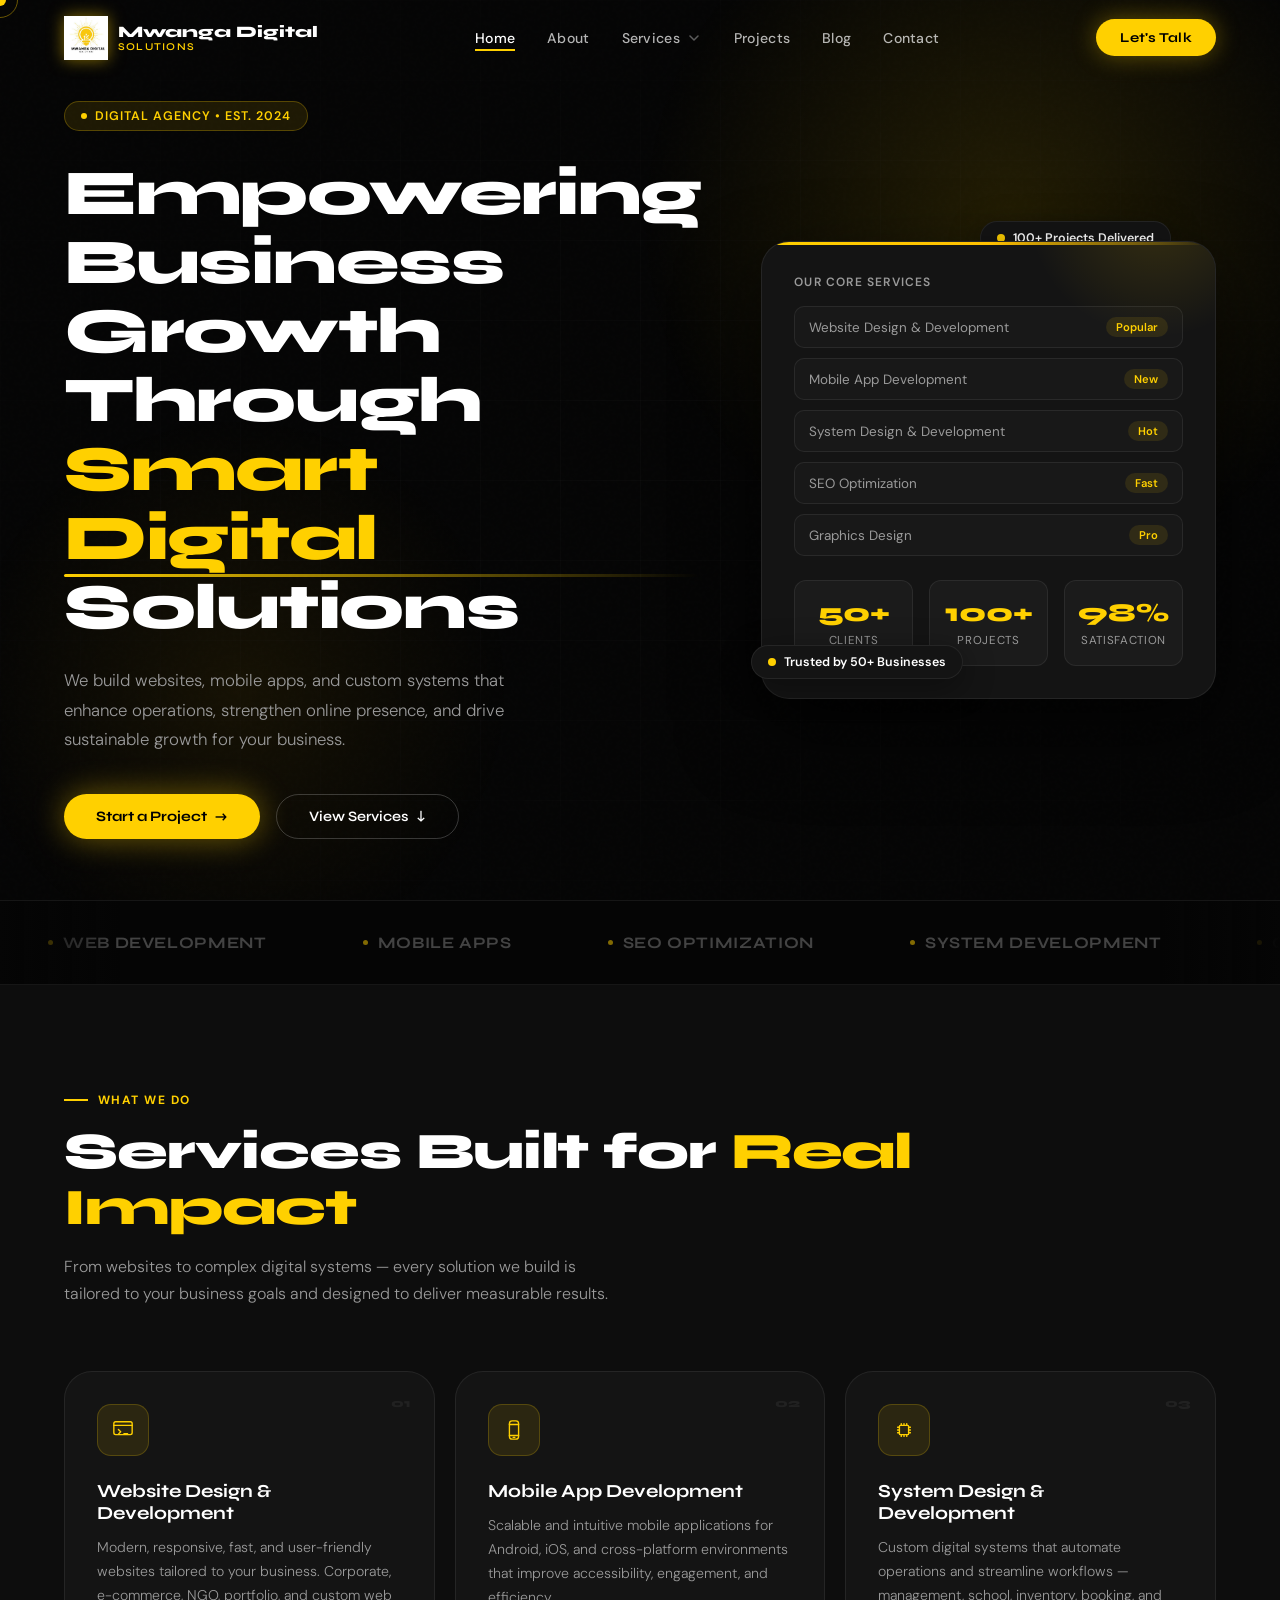
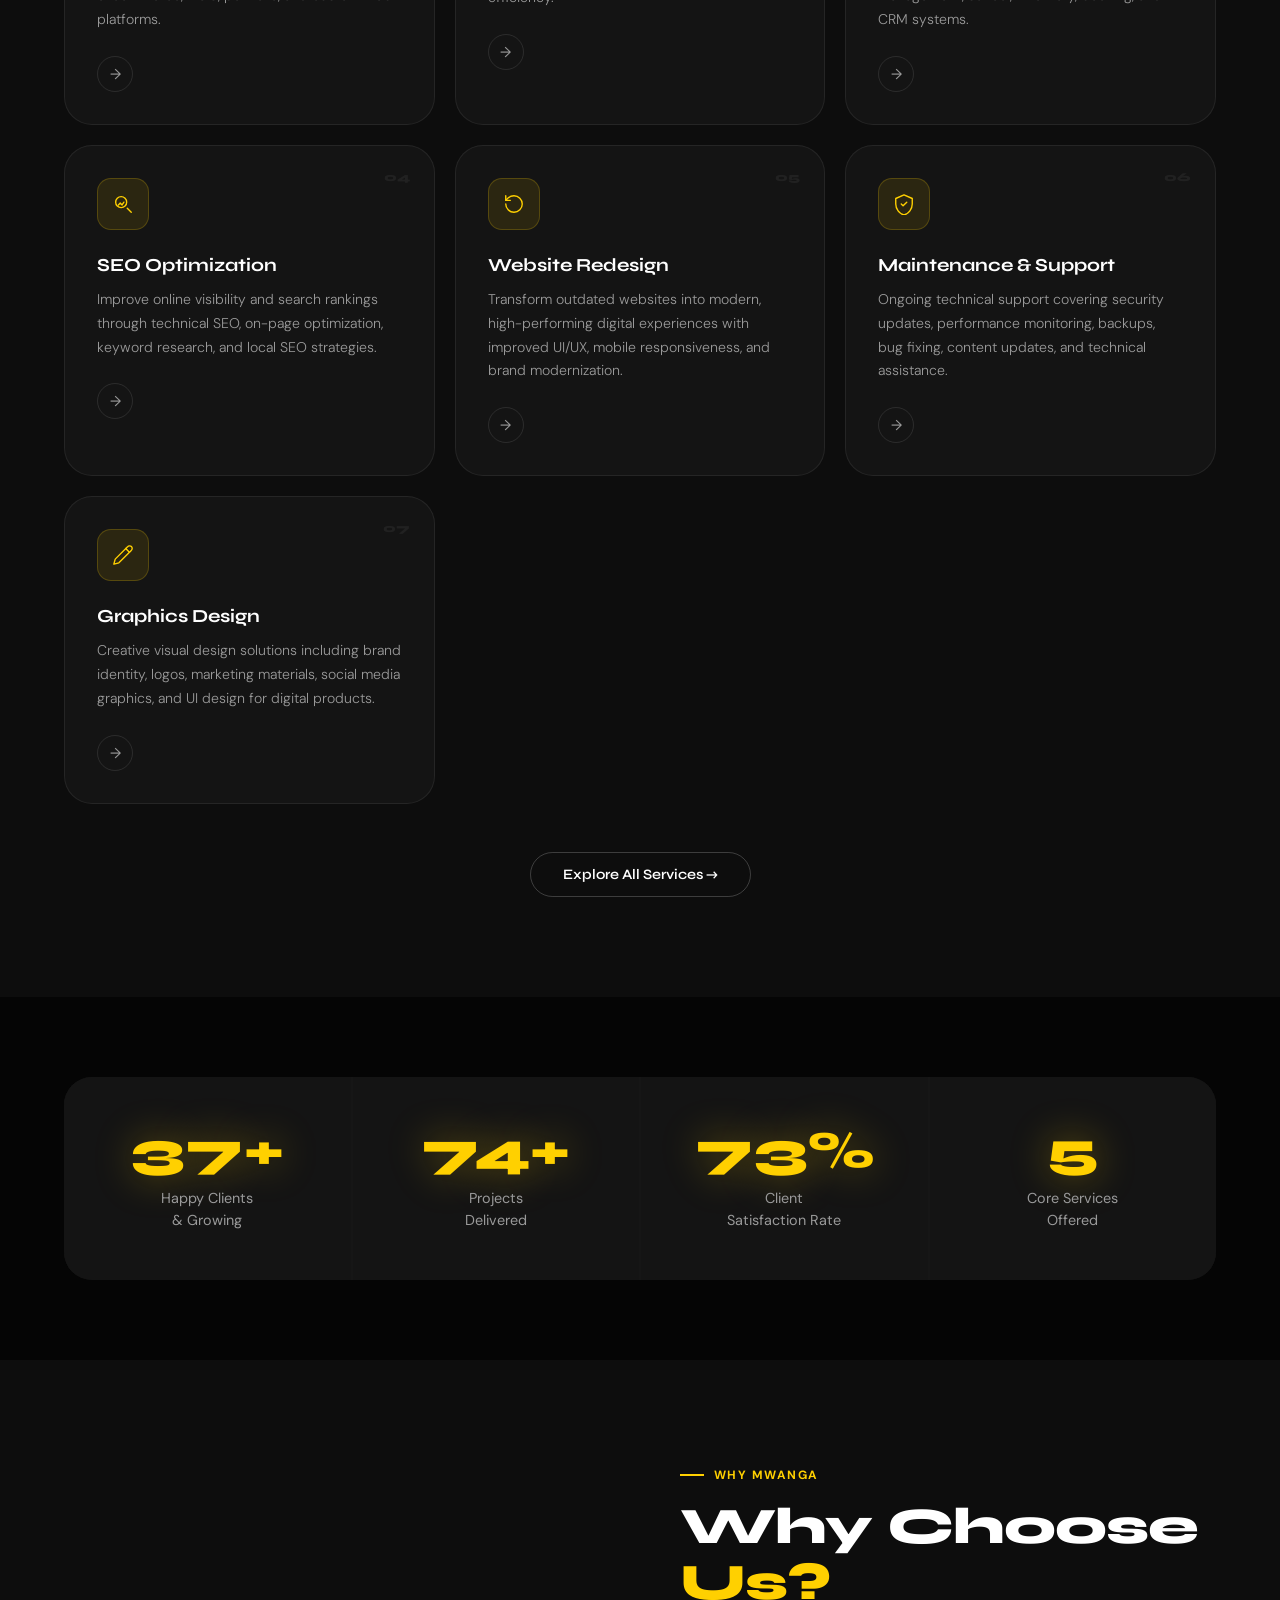
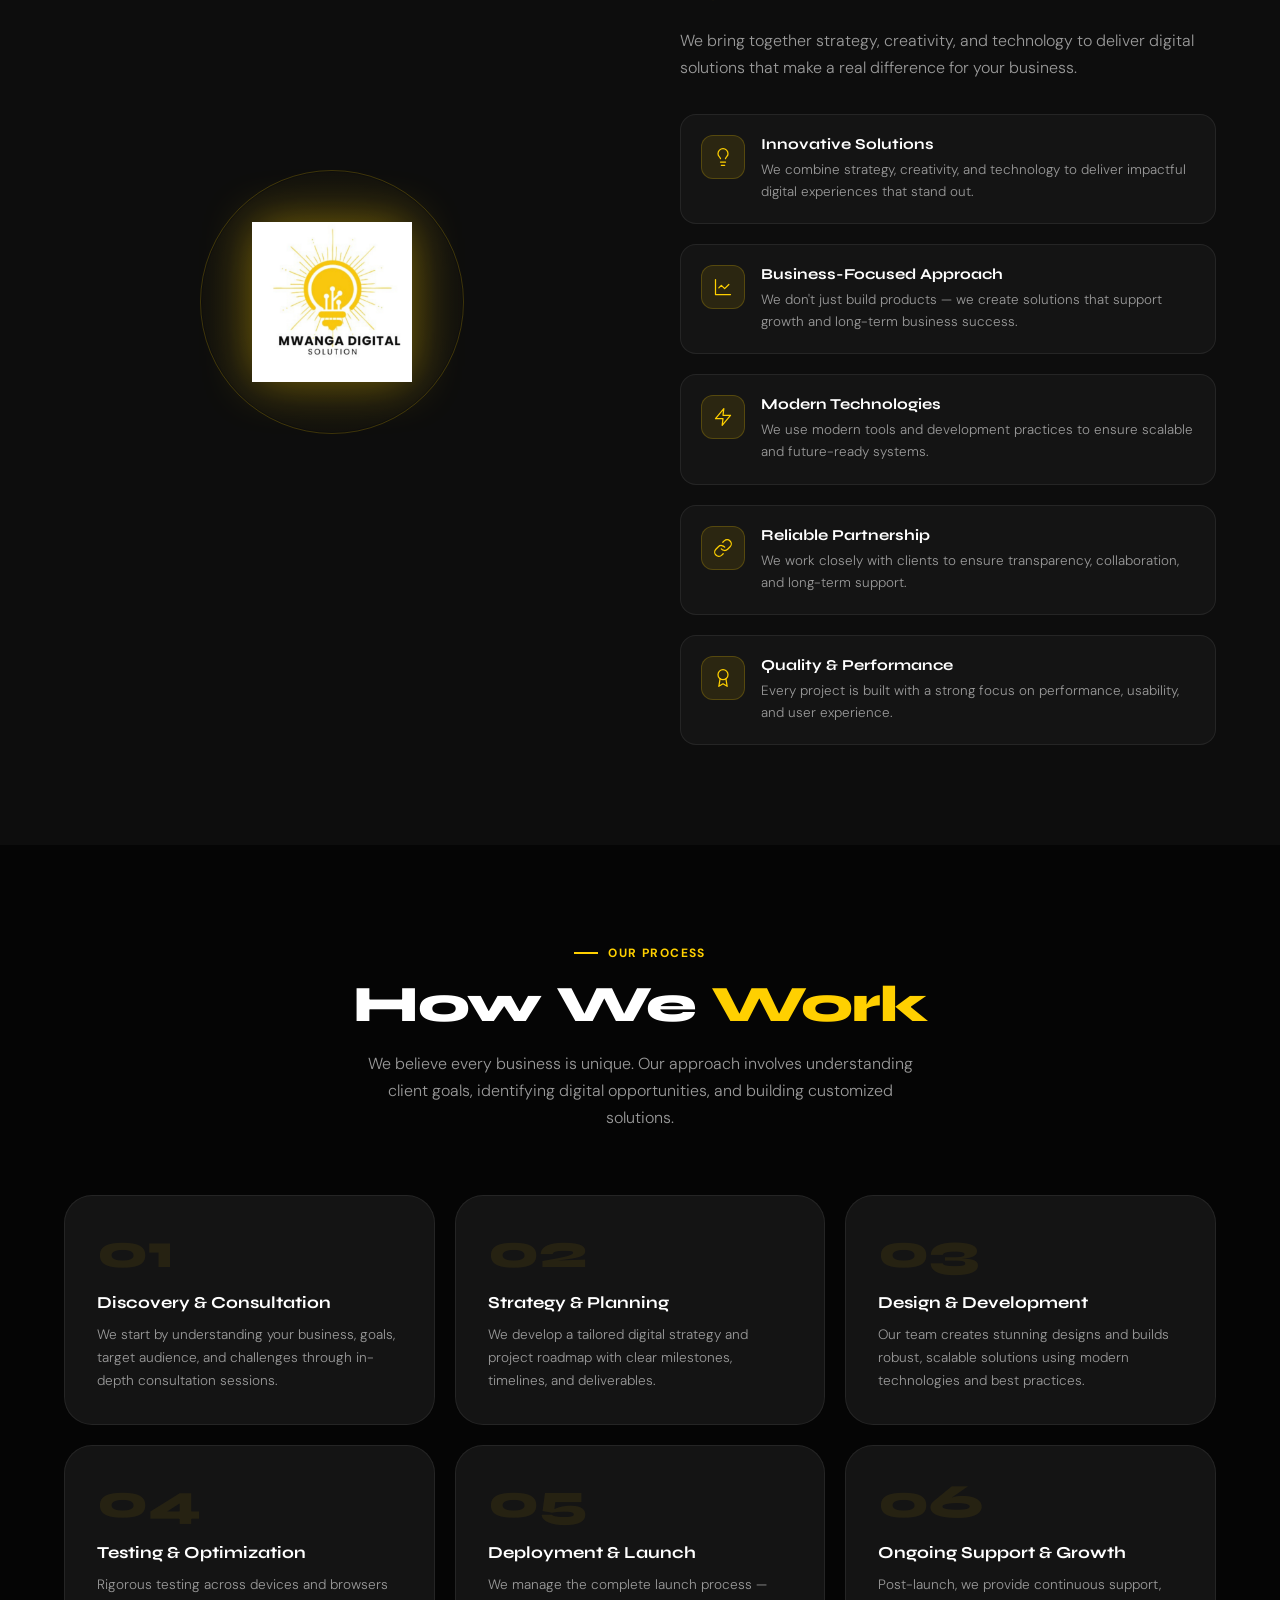
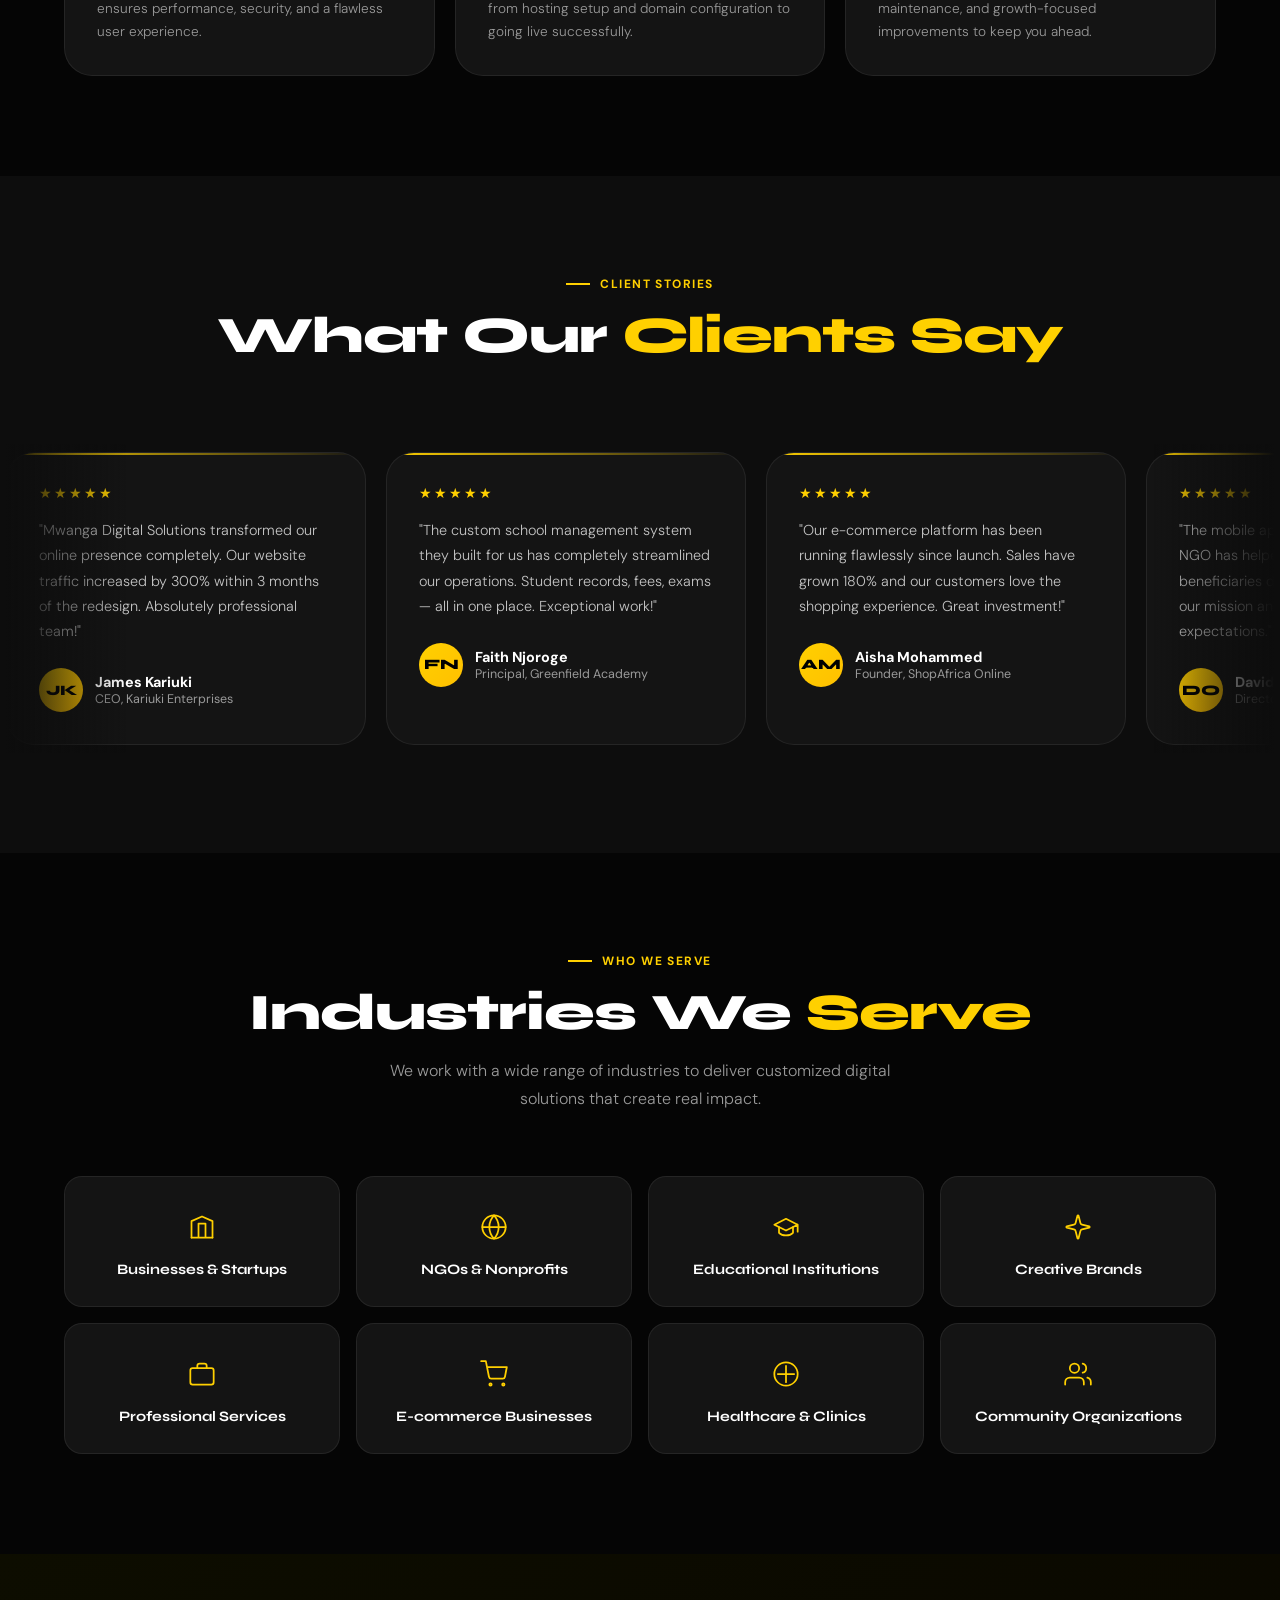
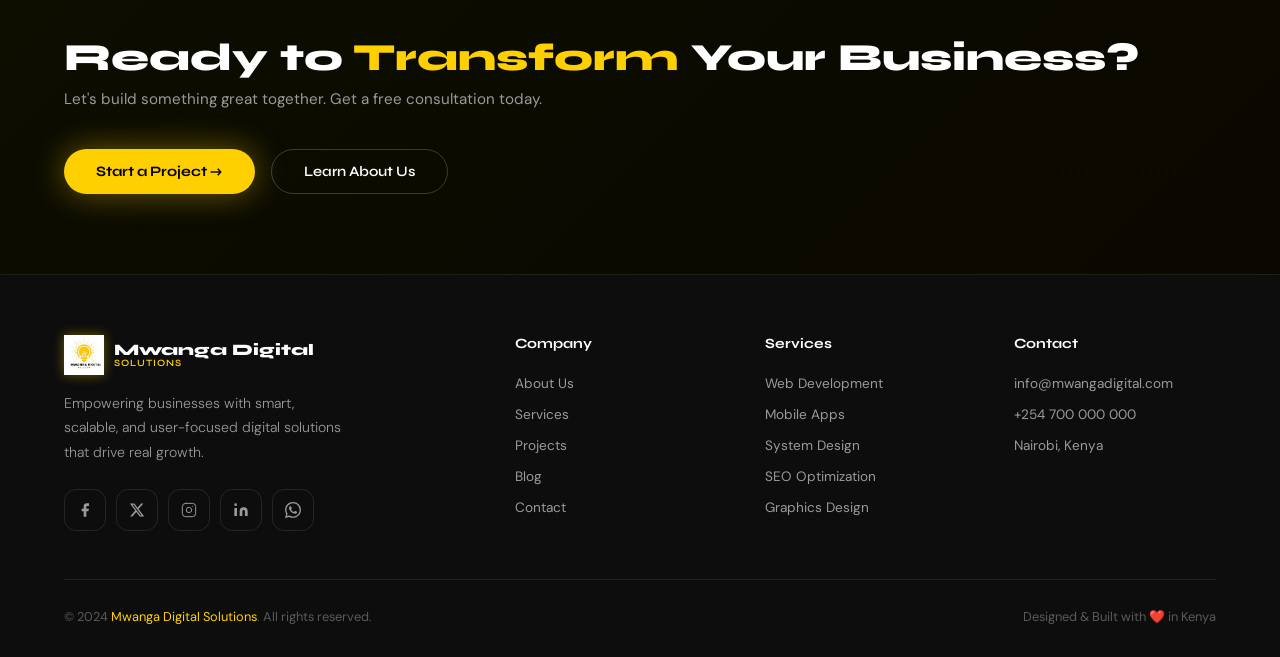
==== index.html @ 21fa36f5 "Initial commit: Mwanga Digital Solutions website Full agency landing site with 6 pages (home, servic" ====
<!DOCTYPE html>
<html lang="en">
<head>
<meta charset="UTF-8"/>
<meta name="viewport" content="width=device-width, initial-scale=1.0"/>
<title>Mwanga Digital Solutions | Digital Agency</title>
<meta name="description" content="Mwanga Digital Solutions — empowering businesses with smart, scalable, and user-focused digital solutions. Web design, mobile apps, systems, SEO and more."/>
<link rel="preconnect" href="https://fonts.googleapis.com"/>
<link rel="preconnect" href="https://fonts.gstatic.com" crossorigin/>
<link href="https://fonts.googleapis.com/css2?family=Syne:wght@400;600;700;800&family=DM+Sans:ital,wght@0,300;0,400;0,500;0,600;1,300&display=swap" rel="stylesheet"/>
<link rel="stylesheet" href="assets/css/global.css"/>
<style>
/* ===== HOME — HERO ===== */
#hero{min-height:100vh;display:flex;align-items:center;padding:100px 5% 60px;position:relative;overflow:hidden}
.hero-glow-1{position:absolute;top:-20%;right:-10%;width:70vw;height:70vw;max-width:800px;max-height:800px;background:radial-gradient(circle,rgba(255,208,0,0.12) 0%,transparent 65%);border-radius:50%;pointer-events:none;animation:floatGlow 8s ease-in-out infinite}
.hero-glow-2{position:absolute;bottom:-10%;left:-5%;width:50vw;height:50vw;max-width:600px;max-height:600px;background:radial-gradient(circle,rgba(255,192,0,0.07) 0%,transparent 65%);border-radius:50%;pointer-events:none;animation:floatGlow 10s ease-in-out infinite reverse}
.hero-grid-lines{position:absolute;inset:0;background-image:linear-gradient(rgba(255,255,255,0.02) 1px,transparent 1px),linear-gradient(90deg,rgba(255,255,255,0.02) 1px,transparent 1px);background-size:80px 80px;mask-image:radial-gradient(ellipse 80% 80% at 50% 50%,black 0%,transparent 100%);pointer-events:none}
.hero-inner{position:relative;z-index:2;max-width:1400px;margin:0 auto;width:100%;display:grid;grid-template-columns:1fr 1fr;gap:60px;align-items:center}
.hero-badge{display:inline-flex;align-items:center;gap:8px;background:rgba(255,208,0,0.1);border:1px solid rgba(255,208,0,0.25);padding:6px 16px;border-radius:100px;margin-bottom:28px;font-size:0.78rem;font-weight:600;color:var(--gold);letter-spacing:0.08em;text-transform:uppercase}
.hero-badge::before{content:'';width:6px;height:6px;background:var(--gold);border-radius:50%;animation:pulse 2s ease-in-out infinite}
.hero-h1{font-family:var(--font-display);font-size:clamp(2.8rem,5vw,4.5rem);font-weight:800;line-height:1.08;letter-spacing:-0.02em;margin-bottom:24px}
.hero-h1 .gold{color:var(--gold);position:relative;display:inline-block}
.hero-h1 .gold::after{content:'';position:absolute;bottom:-4px;left:0;right:0;height:3px;background:linear-gradient(90deg,var(--gold),transparent);border-radius:2px}
.hero-sub{font-size:1.05rem;color:var(--grey);line-height:1.75;max-width:500px;margin-bottom:40px;font-weight:300}
.hero-btns{display:flex;gap:16px;flex-wrap:wrap}

/* Hero visual card */
.hero-visual{position:relative;display:flex;justify-content:center;align-items:center}
.hero-card-main{width:100%;max-width:480px;background:var(--card);border:1px solid var(--border);border-radius:var(--radius2);padding:32px;position:relative;overflow:hidden;box-shadow:0 32px 80px rgba(0,0,0,0.6);animation:heroCardFloat 6s ease-in-out infinite}
.hero-card-main::before{content:'';position:absolute;top:0;left:0;right:0;height:3px;background:linear-gradient(90deg,var(--gold),var(--gold2),transparent)}
.hero-card-glow{position:absolute;top:-40%;right:-20%;width:300px;height:300px;background:radial-gradient(circle,rgba(255,208,0,0.15) 0%,transparent 60%);border-radius:50%;pointer-events:none}
.hero-card-label{font-size:0.75rem;color:var(--grey);text-transform:uppercase;letter-spacing:0.1em;margin-bottom:16px;font-weight:600}
.hero-services-list{display:flex;flex-direction:column;gap:10px}
.hero-service-item{display:flex;align-items:center;justify-content:space-between;padding:10px 14px;background:rgba(255,255,255,0.02);border-radius:10px;border:1px solid var(--border);font-size:0.84rem;transition:all 0.3s}
.hero-service-item:hover{background:rgba(255,208,0,0.05);border-color:rgba(255,208,0,0.2)}
.hero-service-item span:first-child{color:var(--grey)}
.hero-service-item .tag{background:rgba(255,208,0,0.1);color:var(--gold);font-size:0.7rem;padding:3px 10px;border-radius:100px;font-weight:600}
.hero-stats-row{display:grid;grid-template-columns:repeat(3,1fr);gap:16px;margin-top:24px}
.hero-stat{text-align:center;padding:16px 8px;background:rgba(255,255,255,0.03);border-radius:12px;border:1px solid var(--border)}
.hero-stat-num{font-family:var(--font-display);font-size:1.6rem;font-weight:800;color:var(--gold);display:block}
.hero-stat-lbl{font-size:0.72rem;color:var(--grey);margin-top:2px;text-transform:uppercase;letter-spacing:0.06em}
.hero-floating-pill{position:absolute;background:var(--card);border:1px solid var(--border);border-radius:100px;padding:8px 16px;font-size:0.78rem;font-weight:600;display:flex;align-items:center;gap:8px;backdrop-filter:blur(12px);box-shadow:0 8px 32px rgba(0,0,0,0.4);white-space:nowrap}
.pill-dot{width:8px;height:8px;border-radius:50%;background:var(--gold);flex-shrink:0;animation:pulse 2s ease-in-out infinite}
.pill-1{top:-20px;right:10%;animation:floatPill1 5s ease-in-out infinite}
.pill-2{bottom:20px;left:-10px;animation:floatPill2 7s ease-in-out infinite}

/* ===== BRANDS MARQUEE ===== */
#brands{padding:32px 0;border-top:1px solid var(--border);border-bottom:1px solid var(--border);overflow:hidden;position:relative;z-index:2}
#brands::before,#brands::after{content:'';position:absolute;top:0;bottom:0;width:120px;z-index:3;pointer-events:none}
#brands::before{left:0;background:linear-gradient(90deg,var(--bg),transparent)}
#brands::after{right:0;background:linear-gradient(270deg,var(--bg),transparent)}
.marquee-track{display:flex;gap:0;animation:marquee 28s linear infinite;width:max-content}
.marquee-track:hover{animation-play-state:paused}
.marquee-item{display:flex;align-items:center;gap:10px;padding:0 48px;font-family:var(--font-display);font-weight:700;font-size:1rem;color:rgba(255,255,255,0.25);letter-spacing:0.04em;text-transform:uppercase;transition:color 0.3s;cursor:default;white-space:nowrap}
.marquee-item:hover{color:rgba(255,255,255,0.6)}
.marquee-dot{width:5px;height:5px;border-radius:50%;background:var(--gold);opacity:0.5;flex-shrink:0}

/* ===== SERVICES ===== */
#services{background:var(--bg2)}
.services-grid{display:grid;grid-template-columns:repeat(auto-fit,minmax(280px,1fr));gap:20px}
.service-card{background:var(--card);border:1px solid var(--border);border-radius:var(--radius2);padding:32px;position:relative;overflow:hidden;cursor:pointer;transition:transform 0.4s,border-color 0.4s,box-shadow 0.4s}
.service-card::before{content:'';position:absolute;inset:0;background:radial-gradient(circle at 50% 0%,rgba(255,208,0,0.08) 0%,transparent 60%);opacity:0;transition:opacity 0.4s}
.service-card:hover{transform:translateY(-6px);border-color:rgba(255,208,0,0.25);box-shadow:0 24px 60px rgba(0,0,0,0.5),0 0 40px rgba(255,208,0,0.06)}
.service-card:hover::before{opacity:1}
.service-icon{width:52px;height:52px;border-radius:14px;background:rgba(255,208,0,0.1);border:1px solid rgba(255,208,0,0.2);display:flex;align-items:center;justify-content:center;margin-bottom:24px;transition:transform 0.3s,background 0.3s}
.service-icon svg{width:22px;height:22px;color:var(--gold)}
.service-card:hover .service-icon{transform:scale(1.1);background:rgba(255,208,0,0.18)}
.service-card h3{font-family:var(--font-display);font-size:1.15rem;font-weight:700;margin-bottom:12px}
.service-card p{color:var(--grey);font-size:0.88rem;line-height:1.7;font-weight:300}
.service-arrow{width:36px;height:36px;border-radius:50%;border:1px solid rgba(255,255,255,0.1);display:flex;align-items:center;justify-content:center;margin-top:24px;color:var(--grey);font-size:0.9rem;transition:all 0.3s}
.service-card:hover .service-arrow{background:var(--gold);border-color:var(--gold);color:#000;transform:rotate(45deg)}
.service-num{position:absolute;top:24px;right:24px;font-family:var(--font-display);font-size:0.75rem;font-weight:800;color:rgba(255,255,255,0.06)}

/* ===== STATS ===== */
#stats{padding:80px 5%}
.stats-grid{display:grid;grid-template-columns:repeat(4,1fr);gap:2px;background:var(--border);border-radius:var(--radius2);overflow:hidden}
.stat-card{background:var(--card);padding:48px 32px;text-align:center;position:relative;overflow:hidden;transition:background 0.3s}
.stat-card:hover{background:var(--bg3)}
.stat-card::before{content:'';position:absolute;bottom:0;left:50%;transform:translateX(-50%);width:80%;height:2px;background:linear-gradient(90deg,transparent,var(--gold),transparent);opacity:0;transition:opacity 0.4s}
.stat-card:hover::before{opacity:1}
.stat-num{font-family:var(--font-display);font-size:clamp(2.5rem,4vw,3.5rem);font-weight:800;color:var(--gold);display:block;line-height:1;margin-bottom:12px;text-shadow:0 0 40px rgba(255,208,0,0.4)}
.stat-label{font-size:0.9rem;color:var(--grey);font-weight:400;line-height:1.5}

/* ===== WHY CHOOSE US ===== */
#why{background:var(--bg2)}
.why-inner{display:grid;grid-template-columns:1fr 1fr;gap:80px;align-items:center}
.why-visual{position:relative;display:flex;justify-content:center;align-items:center}
.why-logo-wrap{width:260px;height:260px;border-radius:50%;background:radial-gradient(circle,rgba(255,208,0,0.12) 0%,rgba(255,208,0,0.03) 60%,transparent 100%);display:flex;align-items:center;justify-content:center;position:relative}
.why-logo-wrap::before{content:'';position:absolute;inset:-2px;border-radius:50%;border:1px solid rgba(255,208,0,0.2);animation:spin 12s linear infinite}
.why-logo-wrap img{width:160px;height:160px;object-fit:contain;filter:drop-shadow(0 0 24px rgba(255,208,0,0.4));animation:floatGlow 6s ease-in-out infinite}
.why-grid{display:flex;flex-direction:column;gap:20px;margin-top:32px}
.why-item{display:flex;gap:16px;align-items:flex-start;padding:20px;background:var(--card);border:1px solid var(--border);border-radius:16px;transition:border-color 0.3s,transform 0.3s}
.why-item:hover{border-color:rgba(255,208,0,0.2);transform:translateX(6px)}
.why-icon{width:44px;height:44px;border-radius:12px;background:rgba(255,208,0,0.1);border:1px solid rgba(255,208,0,0.2);display:flex;align-items:center;justify-content:center;flex-shrink:0}
.why-icon svg{width:20px;height:20px;color:var(--gold)}
.why-text h4{font-family:var(--font-display);font-weight:700;font-size:0.95rem;margin-bottom:6px}
.why-text p{color:var(--grey);font-size:0.84rem;line-height:1.65;font-weight:300}

/* ===== SERVICES PREVIEW (homepage teaser) ===== */
#our-approach{padding:100px 5%}
.approach-grid{display:grid;grid-template-columns:repeat(3,1fr);gap:20px;margin-top:48px}
.approach-step{background:var(--card);border:1px solid var(--border);border-radius:var(--radius2);padding:32px;position:relative;overflow:hidden;transition:transform 0.3s,border-color 0.3s}
.approach-step:hover{transform:translateY(-4px);border-color:rgba(255,208,0,0.2)}
.step-num{font-family:var(--font-display);font-size:3rem;font-weight:800;color:rgba(255,208,0,0.08);line-height:1;margin-bottom:16px}
.approach-step h3{font-family:var(--font-display);font-weight:700;font-size:1.05rem;margin-bottom:10px}
.approach-step p{color:var(--grey);font-size:0.85rem;line-height:1.7;font-weight:300}

/* ===== TESTIMONIALS ===== */
#testimonials{background:var(--bg2);overflow:hidden}
.testimonials-track-wrap{overflow:hidden;position:relative;margin:0 -5%}
.testimonials-track-wrap::before,.testimonials-track-wrap::after{content:'';position:absolute;top:0;bottom:0;width:120px;z-index:2;pointer-events:none}
.testimonials-track-wrap::before{left:0;background:linear-gradient(90deg,var(--bg2),transparent)}
.testimonials-track-wrap::after{right:0;background:linear-gradient(270deg,var(--bg2),transparent)}
.testimonials-track{display:flex;gap:20px;animation:marquee 35s linear infinite;width:max-content;padding:8px 0}
.testimonials-track:hover{animation-play-state:paused}
.testimonial-card{background:var(--card);border:1px solid var(--border);border-radius:var(--radius2);padding:32px;width:360px;flex-shrink:0;position:relative;overflow:hidden}
.testimonial-card::before{content:'';position:absolute;top:0;left:0;right:0;height:2px;background:linear-gradient(90deg,var(--gold),transparent)}
.t-stars{color:var(--gold);font-size:0.85rem;margin-bottom:16px;letter-spacing:2px}
.t-text{color:rgba(255,255,255,0.75);font-size:0.9rem;line-height:1.75;margin-bottom:24px;font-weight:300}
.t-author{display:flex;align-items:center;gap:12px}
.t-avatar{width:44px;height:44px;border-radius:50%;background:linear-gradient(135deg,var(--gold),var(--gold2));display:flex;align-items:center;justify-content:center;font-family:var(--font-display);font-weight:800;font-size:0.9rem;color:#000;flex-shrink:0}
.t-name{font-weight:700;font-size:0.9rem}
.t-role{font-size:0.78rem;color:var(--grey)}

/* ===== INDUSTRIES ===== */
#industries{padding:100px 5%}
.industries-grid{display:grid;grid-template-columns:repeat(4,1fr);gap:16px}
.industry-card{background:var(--card);border:1px solid var(--border);border-radius:var(--radius);padding:28px 20px;text-align:center;transition:all 0.3s;cursor:default}
.industry-card:hover{border-color:rgba(255,208,0,0.25);transform:translateY(-4px);background:rgba(255,208,0,0.03)}
.industry-icon{width:44px;height:44px;margin:0 auto 12px;display:flex;align-items:center;justify-content:center}
.industry-icon svg{width:28px;height:28px;color:var(--gold)}
.industry-card h4{font-family:var(--font-display);font-weight:700;font-size:0.9rem}

/* ===== CTA STRIP ===== */
#cta-strip{padding:80px 5%;background:linear-gradient(135deg,#0d0d00,#0a0800)}
.cta-strip-inner{max-width:1400px;margin:0 auto;display:flex;align-items:center;justify-content:space-between;gap:40px;flex-wrap:wrap}
.cta-strip-text h2{font-family:var(--font-display);font-size:clamp(1.8rem,3vw,2.8rem);font-weight:800;margin-bottom:8px}
.cta-strip-text h2 span{color:var(--gold)}
.cta-strip-text p{color:var(--grey);font-size:0.95rem}
.cta-strip-btns{display:flex;gap:16px;flex-wrap:wrap;flex-shrink:0}

/* ===== RESPONSIVE — HOME ===== */
@media(max-width:1024px){
  .hero-inner{grid-template-columns:1fr;gap:48px}
  .hero-visual{display:none}
  .why-inner{grid-template-columns:1fr;gap:48px}
  .why-visual{display:none}
  .approach-grid{grid-template-columns:1fr 1fr}
  .industries-grid{grid-template-columns:repeat(2,1fr)}
}
@media(max-width:700px){
  .stats-grid{grid-template-columns:repeat(2,1fr)}
  .approach-grid{grid-template-columns:1fr}
  .industries-grid{grid-template-columns:repeat(2,1fr)}
  .cta-strip-inner{flex-direction:column;text-align:center}
}
</style>
</head>
<body>

<!-- CURSOR -->
<div id="cursor"></div>
<div id="cursor-trail"></div>

<!-- NAVBAR -->
<nav id="navbar">
  <a href="index.html" class="nav-logo">
    <img src="assets/images/mwanga-logo.png" alt="Mwanga Digital Solutions Logo"/>
    <div class="nav-logo-text">Mwanga Digital<span>Solutions</span></div>
  </a>
  <ul class="nav-links">
    <li><a href="index.html">Home</a></li>
    <li><a href="about.html">About</a></li>
    <li class="has-dropdown">
      <a href="services.html">Services <span class="drop-arrow"><svg viewBox="0 0 10 6" fill="none" stroke="currentColor" stroke-width="1.5" stroke-linecap="round" stroke-linejoin="round"><path d="M1 1l4 4 4-4"/></svg></span></a>
      <div class="nav-dropdown">
        <div class="nd-split">
          <div class="nd-left">
            <a href="services.html#web-design" class="nd-item"><span class="nd-icon"><svg viewBox="0 0 24 24" fill="none" stroke="currentColor" stroke-width="1.5" stroke-linecap="round" stroke-linejoin="round"><rect x="2" y="3" width="20" height="14" rx="2"/><path d="M2 7h20M7 11.5l2.5 2.5-2.5 2.5M13 16h4"/></svg></span><span><span class="nd-title">Website Design & Development</span><span class="nd-sub">Corporate, e-commerce & custom sites</span></span></a>
            <a href="services.html#mobile-apps" class="nd-item"><span class="nd-icon"><svg viewBox="0 0 24 24" fill="none" stroke="currentColor" stroke-width="1.5" stroke-linecap="round" stroke-linejoin="round"><rect x="7" y="2" width="10" height="20" rx="3"/><path d="M7 6h10M7 18h10M11 20h2"/></svg></span><span><span class="nd-title">Mobile App Development</span><span class="nd-sub">Android, iOS & cross-platform apps</span></span></a>
            <a href="services.html#systems" class="nd-item"><span class="nd-icon"><svg viewBox="0 0 24 24" fill="none" stroke="currentColor" stroke-width="1.5" stroke-linecap="round" stroke-linejoin="round"><rect x="7" y="7" width="10" height="10" rx="1"/><path d="M9 7V5M12 7V5M15 7V5M9 19v-2M12 19v-2M15 19v-2M5 9H7M5 12H7M5 15H7M17 9h2M17 12h2M17 15h2"/></svg></span><span><span class="nd-title">System Design & Development</span><span class="nd-sub">CRM, school, inventory & custom systems</span></span></a>
            <a href="services.html#seo" class="nd-item"><span class="nd-icon"><svg viewBox="0 0 24 24" fill="none" stroke="currentColor" stroke-width="1.5" stroke-linecap="round" stroke-linejoin="round"><circle cx="10" cy="10" r="6"/><path d="m21 21-4.35-4.35M7 13l2-2 2 2 2-3"/></svg></span><span><span class="nd-title">SEO Optimization</span><span class="nd-sub">Rankings, visibility & local SEO</span></span></a>
            <a href="services.html#redesign" class="nd-item"><span class="nd-icon"><svg viewBox="0 0 24 24" fill="none" stroke="currentColor" stroke-width="1.5" stroke-linecap="round" stroke-linejoin="round"><path d="M3 12a9 9 0 1 0 9-9 9.75 9.75 0 0 0-6.74 2.74L3 8"/><path d="M3 3v5h5"/></svg></span><span><span class="nd-title">Website Redesign</span><span class="nd-sub">Modern UI/UX & performance upgrades</span></span></a>
            <a href="services.html#maintenance" class="nd-item"><span class="nd-icon"><svg viewBox="0 0 24 24" fill="none" stroke="currentColor" stroke-width="1.5" stroke-linecap="round" stroke-linejoin="round"><path d="M12 2 3 6v6c0 5.25 3.8 10.74 9 12 5.2-1.26 9-6.75 9-12V6Z"/><path d="m9 12 2 2 4-4"/></svg></span><span><span class="nd-title">Maintenance & Support</span><span class="nd-sub">Security, updates & ongoing care</span></span></a>
            <a href="services.html#graphics" class="nd-item"><span class="nd-icon"><svg viewBox="0 0 24 24" fill="none" stroke="currentColor" stroke-width="1.5" stroke-linecap="round" stroke-linejoin="round"><path d="M17 3a2.85 2.83 0 1 1 4 4L7.5 20.5 2 22l1.5-5.5Z"/><path d="m15 5 4 4"/></svg></span><span><span class="nd-title">Graphics Design</span><span class="nd-sub">Branding, logos & visual identity</span></span></a>
          </div>
          <div class="nd-right">
            <div class="nd-r-eyebrow">Our Expertise</div>
            <div class="nd-r-heading">Digital<br/>Solutions<br/>That <span>Deliver</span></div>
            <p class="nd-r-sub">7 specialist services. One focused team. Zero compromise.</p>
            <div class="nd-r-divider"></div>
            <div class="nd-r-stats">
              <div class="nd-r-stat"><span class="nd-r-stat-n">50+</span><span class="nd-r-stat-l">Projects delivered</span></div>
              <div class="nd-r-stat"><span class="nd-r-stat-n">98%</span><span class="nd-r-stat-l">Client satisfaction</span></div>
              <div class="nd-r-stat"><span class="nd-r-stat-n">5yr</span><span class="nd-r-stat-l">Industry experience</span></div>
            </div>
            <a href="services.html" class="nd-r-cta">View All Services →</a>
          </div>
        </div>
      </div>
    </li>
    <li><a href="projects.html">Projects</a></li>
    <li><a href="blog.html">Blog</a></li>
    <li><a href="contact.html">Contact</a></li>
  </ul>
  <a href="contact.html" class="nav-cta">Let's Talk</a>
  <div class="nav-hamburger" onclick="toggleMobileMenu()">
    <span></span><span></span><span></span>
  </div>
</nav>

<!-- MOBILE MENU -->
<div id="mobile-menu">
  <button class="mob-close" onclick="closeMobileMenu()">✕</button>
  <a href="index.html" class="mob-link" onclick="closeMobileMenu()">Home</a>
  <a href="about.html" class="mob-link" onclick="closeMobileMenu()">About</a>
  <a href="services.html" class="mob-link">Services</a>
  <div class="mob-dropdown">
    <a href="services.html#web-design" onclick="closeMobileMenu()">Web Design & Development</a>
    <a href="services.html#mobile-apps" onclick="closeMobileMenu()">Mobile App Development</a>
    <a href="services.html#systems" onclick="closeMobileMenu()">System Development</a>
    <a href="services.html#seo" onclick="closeMobileMenu()">SEO Optimization</a>
    <a href="services.html#redesign" onclick="closeMobileMenu()">Website Redesign</a>
    <a href="services.html#maintenance" onclick="closeMobileMenu()">Maintenance & Support</a>
    <a href="services.html#graphics" onclick="closeMobileMenu()">Graphics Design</a>
  </div>
  <a href="projects.html" class="mob-link" onclick="closeMobileMenu()">Projects</a>
  <a href="blog.html" class="mob-link" onclick="closeMobileMenu()">Blog</a>
  <a href="contact.html" class="mob-link" onclick="closeMobileMenu()">Contact</a>
  <a href="contact.html" class="btn-primary" onclick="closeMobileMenu()">Let's Talk →</a>
</div>

<!-- ===== HERO ===== -->
<section id="hero">
  <div class="hero-glow-1"></div>
  <div class="hero-glow-2"></div>
  <div class="hero-grid-lines"></div>
  <div class="hero-inner">
    <div class="hero-content fade-up">
      <div class="hero-badge">Digital Agency • Est. 2024</div>
      <h1 class="hero-h1">
        Empowering<br/>Business Growth<br/>Through <span class="gold">Smart Digital</span><br/>Solutions
      </h1>
      <p class="hero-sub">We build websites, mobile apps, and custom systems that enhance operations, strengthen online presence, and drive sustainable growth for your business.</p>
      <div class="hero-btns">
        <a href="contact.html" class="btn-primary">Start a Project <span>→</span></a>
        <a href="services.html" class="btn-secondary">View Services <span>↓</span></a>
      </div>
    </div>
    <div class="hero-visual">
      <div class="hero-floating-pill pill-1"><span class="pill-dot"></span>100+ Projects Delivered</div>
      <div class="hero-card-main">
        <div class="hero-card-glow"></div>
        <div class="hero-card-label">Our Core Services</div>
        <div class="hero-services-list">
          <div class="hero-service-item"><span>Website Design & Development</span><span class="tag">Popular</span></div>
          <div class="hero-service-item"><span>Mobile App Development</span><span class="tag">New</span></div>
          <div class="hero-service-item"><span>System Design & Development</span><span class="tag">Hot</span></div>
          <div class="hero-service-item"><span>SEO Optimization</span><span class="tag">Fast</span></div>
          <div class="hero-service-item"><span>Graphics Design</span><span class="tag">Pro</span></div>
        </div>
        <div class="hero-stats-row">
          <div class="hero-stat"><span class="hero-stat-num">50+</span><span class="hero-stat-lbl">Clients</span></div>
          <div class="hero-stat"><span class="hero-stat-num">100+</span><span class="hero-stat-lbl">Projects</span></div>
          <div class="hero-stat"><span class="hero-stat-num">98%</span><span class="hero-stat-lbl">Satisfaction</span></div>
        </div>
      </div>
      <div class="hero-floating-pill pill-2"><span class="pill-dot"></span>Trusted by 50+ Businesses</div>
    </div>
  </div>
</section>

<!-- BRANDS MARQUEE -->
<div id="brands">
  <div class="marquee-track">
    <div class="marquee-item"><span class="marquee-dot"></span>Web Development</div>
    <div class="marquee-item"><span class="marquee-dot"></span>Mobile Apps</div>
    <div class="marquee-item"><span class="marquee-dot"></span>SEO Optimization</div>
    <div class="marquee-item"><span class="marquee-dot"></span>System Development</div>
    <div class="marquee-item"><span class="marquee-dot"></span>Graphics Design</div>
    <div class="marquee-item"><span class="marquee-dot"></span>Website Redesign</div>
    <div class="marquee-item"><span class="marquee-dot"></span>Maintenance & Support</div>
    <div class="marquee-item"><span class="marquee-dot"></span>Digital Strategy</div>
    <!-- duplicate for seamless loop -->
    <div class="marquee-item"><span class="marquee-dot"></span>Web Development</div>
    <div class="marquee-item"><span class="marquee-dot"></span>Mobile Apps</div>
    <div class="marquee-item"><span class="marquee-dot"></span>SEO Optimization</div>
    <div class="marquee-item"><span class="marquee-dot"></span>System Development</div>
    <div class="marquee-item"><span class="marquee-dot"></span>Graphics Design</div>
    <div class="marquee-item"><span class="marquee-dot"></span>Website Redesign</div>
    <div class="marquee-item"><span class="marquee-dot"></span>Maintenance & Support</div>
    <div class="marquee-item"><span class="marquee-dot"></span>Digital Strategy</div>
  </div>
</div>

<!-- ===== SERVICES ===== -->
<section id="services">
  <div class="max-w">
    <div class="section-header fade-up">
      <div class="section-label">What We Do</div>
      <h2 class="section-h2">Services Built for <span style="color:var(--gold)">Real Impact</span></h2>
      <p class="section-sub">From websites to complex digital systems — every solution we build is tailored to your business goals and designed to deliver measurable results.</p>
    </div>
    <div class="services-grid">
      <div class="service-card fade-up">
        <span class="service-num">01</span>
        <div class="service-icon"><svg viewBox="0 0 24 24" fill="none" stroke="currentColor" stroke-width="1.5" stroke-linecap="round" stroke-linejoin="round"><rect x="2" y="3" width="20" height="14" rx="2"/><path d="M2 7h20M7 11.5l2.5 2.5-2.5 2.5M13 16h4"/></svg></div>
        <h3>Website Design & Development</h3>
        <p>Modern, responsive, fast, and user-friendly websites tailored to your business. Corporate, e-commerce, NGO, portfolio, and custom web platforms.</p>
        <div class="service-arrow">→</div>
      </div>
      <div class="service-card fade-up">
        <span class="service-num">02</span>
        <div class="service-icon"><svg viewBox="0 0 24 24" fill="none" stroke="currentColor" stroke-width="1.5" stroke-linecap="round" stroke-linejoin="round"><rect x="7" y="2" width="10" height="20" rx="3"/><path d="M7 6h10M7 18h10M11 20h2"/></svg></div>
        <h3>Mobile App Development</h3>
        <p>Scalable and intuitive mobile applications for Android, iOS, and cross-platform environments that improve accessibility, engagement, and efficiency.</p>
        <div class="service-arrow">→</div>
      </div>
      <div class="service-card fade-up">
        <span class="service-num">03</span>
        <div class="service-icon"><svg viewBox="0 0 24 24" fill="none" stroke="currentColor" stroke-width="1.5" stroke-linecap="round" stroke-linejoin="round"><rect x="7" y="7" width="10" height="10" rx="1"/><path d="M9 7V5M12 7V5M15 7V5M9 19v-2M12 19v-2M15 19v-2M5 9H7M5 12H7M5 15H7M17 9h2M17 12h2M17 15h2"/></svg></div>
        <h3>System Design & Development</h3>
        <p>Custom digital systems that automate operations and streamline workflows — management, school, inventory, booking, and CRM systems.</p>
        <div class="service-arrow">→</div>
      </div>
      <div class="service-card fade-up">
        <span class="service-num">04</span>
        <div class="service-icon"><svg viewBox="0 0 24 24" fill="none" stroke="currentColor" stroke-width="1.5" stroke-linecap="round" stroke-linejoin="round"><circle cx="10" cy="10" r="6"/><path d="m21 21-4.35-4.35M7 13l2-2 2 2 2-3"/></svg></div>
        <h3>SEO Optimization</h3>
        <p>Improve online visibility and search rankings through technical SEO, on-page optimization, keyword research, and local SEO strategies.</p>
        <div class="service-arrow">→</div>
      </div>
      <div class="service-card fade-up">
        <span class="service-num">05</span>
        <div class="service-icon"><svg viewBox="0 0 24 24" fill="none" stroke="currentColor" stroke-width="1.5" stroke-linecap="round" stroke-linejoin="round"><path d="M3 12a9 9 0 1 0 9-9 9.75 9.75 0 0 0-6.74 2.74L3 8"/><path d="M3 3v5h5"/></svg></div>
        <h3>Website Redesign</h3>
        <p>Transform outdated websites into modern, high-performing digital experiences with improved UI/UX, mobile responsiveness, and brand modernization.</p>
        <div class="service-arrow">→</div>
      </div>
      <div class="service-card fade-up">
        <span class="service-num">06</span>
        <div class="service-icon"><svg viewBox="0 0 24 24" fill="none" stroke="currentColor" stroke-width="1.5" stroke-linecap="round" stroke-linejoin="round"><path d="M12 2 3 6v6c0 5.25 3.8 10.74 9 12 5.2-1.26 9-6.75 9-12V6Z"/><path d="m9 12 2 2 4-4"/></svg></div>
        <h3>Maintenance & Support</h3>
        <p>Ongoing technical support covering security updates, performance monitoring, backups, bug fixing, content updates, and technical assistance.</p>
        <div class="service-arrow">→</div>
      </div>
      <div class="service-card fade-up">
        <span class="service-num">07</span>
        <div class="service-icon"><svg viewBox="0 0 24 24" fill="none" stroke="currentColor" stroke-width="1.5" stroke-linecap="round" stroke-linejoin="round"><path d="M17 3a2.85 2.83 0 1 1 4 4L7.5 20.5 2 22l1.5-5.5Z"/><path d="m15 5 4 4"/></svg></div>
        <h3>Graphics Design</h3>
        <p>Creative visual design solutions including brand identity, logos, marketing materials, social media graphics, and UI design for digital products.</p>
        <div class="service-arrow">→</div>
      </div>
    </div>
    <div style="text-align:center;margin-top:48px">
      <a href="services.html" class="btn-secondary">Explore All Services →</a>
    </div>
  </div>
</section>

<!-- ===== STATS ===== -->
<section id="stats">
  <div class="max-w">
    <div class="stats-grid">
      <div class="stat-card fade-up">
        <span class="stat-num" data-target="50" data-suffix="+">50+</span>
        <div class="stat-label">Happy Clients<br/>& Growing</div>
      </div>
      <div class="stat-card fade-up">
        <span class="stat-num" data-target="100" data-suffix="+">100+</span>
        <div class="stat-label">Projects<br/>Delivered</div>
      </div>
      <div class="stat-card fade-up">
        <span class="stat-num" data-target="98" data-suffix="%">98%</span>
        <div class="stat-label">Client<br/>Satisfaction Rate</div>
      </div>
      <div class="stat-card fade-up">
        <span class="stat-num" data-target="7" data-suffix="">7</span>
        <div class="stat-label">Core Services<br/>Offered</div>
      </div>
    </div>
  </div>
</section>

<!-- ===== WHY CHOOSE US ===== -->
<section id="why">
  <div class="max-w">
    <div class="why-inner">
      <div class="why-visual fade-up">
        <div class="why-logo-wrap">
          <img src="assets/images/mwanga-logo.png" alt="Mwanga Digital Solutions"/>
        </div>
      </div>
      <div class="why-content">
        <div class="section-label">Why Mwanga</div>
        <h2 class="section-h2 fade-up">Why Choose <span style="color:var(--gold)">Us?</span></h2>
        <p class="section-sub fade-up">We bring together strategy, creativity, and technology to deliver digital solutions that make a real difference for your business.</p>
        <div class="why-grid">
          <div class="why-item fade-up">
            <div class="why-icon"><svg viewBox="0 0 24 24" fill="none" stroke="currentColor" stroke-width="1.5" stroke-linecap="round" stroke-linejoin="round"><path d="M15 14c.2-1 .7-1.7 1.5-2.5 1-.9 1.5-2.2 1.5-3.5A6 6 0 0 0 6 8c0 1 .2 2.2 1.5 3.5.7.7 1.3 1.5 1.5 2.5"/><path d="M9 18h6M10 22h4"/></svg></div>
            <div class="why-text">
              <h4>Innovative Solutions</h4>
              <p>We combine strategy, creativity, and technology to deliver impactful digital experiences that stand out.</p>
            </div>
          </div>
          <div class="why-item fade-up">
            <div class="why-icon"><svg viewBox="0 0 24 24" fill="none" stroke="currentColor" stroke-width="1.5" stroke-linecap="round" stroke-linejoin="round"><path d="M3 3v18h18"/><path d="m19 9-5 5-4-4-3 3"/></svg></div>
            <div class="why-text">
              <h4>Business-Focused Approach</h4>
              <p>We don't just build products — we create solutions that support growth and long-term business success.</p>
            </div>
          </div>
          <div class="why-item fade-up">
            <div class="why-icon"><svg viewBox="0 0 24 24" fill="none" stroke="currentColor" stroke-width="1.5" stroke-linecap="round" stroke-linejoin="round"><path d="M13 2 3 14h9l-1 8 10-12h-9l1-8z"/></svg></div>
            <div class="why-text">
              <h4>Modern Technologies</h4>
              <p>We use modern tools and development practices to ensure scalable and future-ready systems.</p>
            </div>
          </div>
          <div class="why-item fade-up">
            <div class="why-icon"><svg viewBox="0 0 24 24" fill="none" stroke="currentColor" stroke-width="1.5" stroke-linecap="round" stroke-linejoin="round"><path d="M10 13a5 5 0 0 0 7.54.54l3-3a5 5 0 0 0-7.07-7.07l-1.72 1.71"/><path d="M14 11a5 5 0 0 0-7.54-.54l-3 3a5 5 0 0 0 7.07 7.07l1.71-1.71"/></svg></div>
            <div class="why-text">
              <h4>Reliable Partnership</h4>
              <p>We work closely with clients to ensure transparency, collaboration, and long-term support.</p>
            </div>
          </div>
          <div class="why-item fade-up">
            <div class="why-icon"><svg viewBox="0 0 24 24" fill="none" stroke="currentColor" stroke-width="1.5" stroke-linecap="round" stroke-linejoin="round"><circle cx="12" cy="8" r="6"/><path d="M15.477 12.89 17 22l-5-3-5 3 1.523-9.11"/></svg></div>
            <div class="why-text">
              <h4>Quality & Performance</h4>
              <p>Every project is built with a strong focus on performance, usability, and user experience.</p>
            </div>
          </div>
        </div>
      </div>
    </div>
  </div>
</section>

<!-- ===== OUR APPROACH ===== -->
<section id="our-approach">
  <div class="max-w">
    <div class="section-header centered fade-up">
      <div class="section-label">Our Process</div>
      <h2 class="section-h2">How We <span style="color:var(--gold)">Work</span></h2>
      <p class="section-sub">We believe every business is unique. Our approach involves understanding client goals, identifying digital opportunities, and building customized solutions.</p>
    </div>
    <div class="approach-grid">
      <div class="approach-step fade-up">
        <div class="step-num">01</div>
        <h3>Discovery & Consultation</h3>
        <p>We start by understanding your business, goals, target audience, and challenges through in-depth consultation sessions.</p>
      </div>
      <div class="approach-step fade-up">
        <div class="step-num">02</div>
        <h3>Strategy & Planning</h3>
        <p>We develop a tailored digital strategy and project roadmap with clear milestones, timelines, and deliverables.</p>
      </div>
      <div class="approach-step fade-up">
        <div class="step-num">03</div>
        <h3>Design & Development</h3>
        <p>Our team creates stunning designs and builds robust, scalable solutions using modern technologies and best practices.</p>
      </div>
      <div class="approach-step fade-up">
        <div class="step-num">04</div>
        <h3>Testing & Optimization</h3>
        <p>Rigorous testing across devices and browsers ensures performance, security, and a flawless user experience.</p>
      </div>
      <div class="approach-step fade-up">
        <div class="step-num">05</div>
        <h3>Deployment & Launch</h3>
        <p>We manage the complete launch process — from hosting setup and domain configuration to going live successfully.</p>
      </div>
      <div class="approach-step fade-up">
        <div class="step-num">06</div>
        <h3>Ongoing Support & Growth</h3>
        <p>Post-launch, we provide continuous support, maintenance, and growth-focused improvements to keep you ahead.</p>
      </div>
    </div>
  </div>
</section>

<!-- ===== TESTIMONIALS ===== -->
<section id="testimonials">
  <div class="max-w">
    <div class="section-header centered fade-up">
      <div class="section-label">Client Stories</div>
      <h2 class="section-h2">What Our <span style="color:var(--gold)">Clients Say</span></h2>
    </div>
  </div>
  <div class="testimonials-track-wrap">
    <div class="testimonials-track">
      <div class="testimonial-card">
        <div class="t-stars">★★★★★</div>
        <p class="t-text">"Mwanga Digital Solutions transformed our online presence completely. Our website traffic increased by 300% within 3 months of the redesign. Absolutely professional team!"</p>
        <div class="t-author"><div class="t-avatar">JK</div><div><div class="t-name">James Kariuki</div><div class="t-role">CEO, Kariuki Enterprises</div></div></div>
      </div>
      <div class="testimonial-card">
        <div class="t-stars">★★★★★</div>
        <p class="t-text">"The custom school management system they built for us has completely streamlined our operations. Student records, fees, exams — all in one place. Exceptional work!"</p>
        <div class="t-author"><div class="t-avatar">FN</div><div><div class="t-name">Faith Njoroge</div><div class="t-role">Principal, Greenfield Academy</div></div></div>
      </div>
      <div class="testimonial-card">
        <div class="t-stars">★★★★★</div>
        <p class="t-text">"Our e-commerce platform has been running flawlessly since launch. Sales have grown 180% and our customers love the shopping experience. Great investment!"</p>
        <div class="t-author"><div class="t-avatar">AM</div><div><div class="t-name">Aisha Mohammed</div><div class="t-role">Founder, ShopAfrica Online</div></div></div>
      </div>
      <div class="testimonial-card">
        <div class="t-stars">★★★★★</div>
        <p class="t-text">"The mobile app they developed for our NGO has helped us reach over 5,000 beneficiaries directly. Their team understood our mission and delivered beyond expectations."</p>
        <div class="t-author"><div class="t-avatar">DO</div><div><div class="t-name">David Ochieng</div><div class="t-role">Director, Hope Community NGO</div></div></div>
      </div>
      <div class="testimonial-card">
        <div class="t-stars">★★★★★</div>
        <p class="t-text">"From branding to website to SEO — Mwanga handled everything. We now rank on the first page of Google for our key services. Highly recommend their expertise!"</p>
        <div class="t-author"><div class="t-avatar">SW</div><div><div class="t-name">Sarah Wanjiku</div><div class="t-role">MD, PrimeCare Clinic</div></div></div>
      </div>
      <!-- Duplicate for seamless loop -->
      <div class="testimonial-card">
        <div class="t-stars">★★★★★</div>
        <p class="t-text">"Mwanga Digital Solutions transformed our online presence completely. Our website traffic increased by 300% within 3 months of the redesign. Absolutely professional team!"</p>
        <div class="t-author"><div class="t-avatar">JK</div><div><div class="t-name">James Kariuki</div><div class="t-role">CEO, Kariuki Enterprises</div></div></div>
      </div>
      <div class="testimonial-card">
        <div class="t-stars">★★★★★</div>
        <p class="t-text">"The custom school management system they built for us has completely streamlined our operations. Student records, fees, exams — all in one place. Exceptional work!"</p>
        <div class="t-author"><div class="t-avatar">FN</div><div><div class="t-name">Faith Njoroge</div><div class="t-role">Principal, Greenfield Academy</div></div></div>
      </div>
    </div>
  </div>
</section>

<!-- ===== INDUSTRIES ===== -->
<section id="industries">
  <div class="max-w">
    <div class="section-header centered fade-up">
      <div class="section-label">Who We Serve</div>
      <h2 class="section-h2">Industries We <span style="color:var(--gold)">Serve</span></h2>
      <p class="section-sub">We work with a wide range of industries to deliver customized digital solutions that create real impact.</p>
    </div>
    <div class="industries-grid">
      <div class="industry-card fade-up"><div class="industry-icon"><svg viewBox="0 0 24 24" fill="none" stroke="currentColor" stroke-width="1.5" stroke-linecap="round" stroke-linejoin="round"><path d="M3 21V7l9-4 9 4v14"/><path d="M3 21h18M9 21V9h6v12"/></svg></div><h4>Businesses & Startups</h4></div>
      <div class="industry-card fade-up"><div class="industry-icon"><svg viewBox="0 0 24 24" fill="none" stroke="currentColor" stroke-width="1.5" stroke-linecap="round" stroke-linejoin="round"><circle cx="12" cy="12" r="10"/><path d="M12 2a14.5 14.5 0 0 0 0 20 14.5 14.5 0 0 0 0-20"/><path d="M2 12h20"/></svg></div><h4>NGOs & Nonprofits</h4></div>
      <div class="industry-card fade-up"><div class="industry-icon"><svg viewBox="0 0 24 24" fill="none" stroke="currentColor" stroke-width="1.5" stroke-linecap="round" stroke-linejoin="round"><path d="M22 10v6M2 10l10-5 10 5-10 5z"/><path d="M6 12v5c3 3 9 3 12 0v-5"/></svg></div><h4>Educational Institutions</h4></div>
      <div class="industry-card fade-up"><div class="industry-icon"><svg viewBox="0 0 24 24" fill="none" stroke="currentColor" stroke-width="1.5" stroke-linecap="round" stroke-linejoin="round"><path d="M9.937 15.5A2 2 0 0 0 8.5 14.063l-6.135-1.582a.5.5 0 0 1 0-.962L8.5 9.936A2 2 0 0 0 9.937 8.5l1.582-6.135a.5.5 0 0 1 .963 0L14.063 8.5A2 2 0 0 0 15.5 9.937l6.135 1.581a.5.5 0 0 1 0 .964L15.5 14.063a2 2 0 0 0-1.437 1.437l-1.582 6.135a.5.5 0 0 1-.963 0z"/></svg></div><h4>Creative Brands</h4></div>
      <div class="industry-card fade-up"><div class="industry-icon"><svg viewBox="0 0 24 24" fill="none" stroke="currentColor" stroke-width="1.5" stroke-linecap="round" stroke-linejoin="round"><rect x="2" y="7" width="20" height="14" rx="2"/><path d="M16 7V5a2 2 0 0 0-2-2h-4a2 2 0 0 0-2 2v2"/></svg></div><h4>Professional Services</h4></div>
      <div class="industry-card fade-up"><div class="industry-icon"><svg viewBox="0 0 24 24" fill="none" stroke="currentColor" stroke-width="1.5" stroke-linecap="round" stroke-linejoin="round"><circle cx="9" cy="21" r="1"/><circle cx="20" cy="21" r="1"/><path d="M1 1h4l2.68 13.39a2 2 0 0 0 2 1.61h9.72a2 2 0 0 0 2-1.61L23 6H6"/></svg></div><h4>E-commerce Businesses</h4></div>
      <div class="industry-card fade-up"><div class="industry-icon"><svg viewBox="0 0 24 24" fill="none" stroke="currentColor" stroke-width="1.5" stroke-linecap="round" stroke-linejoin="round"><path d="M12 5v14M5 12h14"/><circle cx="12" cy="12" r="10"/></svg></div><h4>Healthcare & Clinics</h4></div>
      <div class="industry-card fade-up"><div class="industry-icon"><svg viewBox="0 0 24 24" fill="none" stroke="currentColor" stroke-width="1.5" stroke-linecap="round" stroke-linejoin="round"><path d="M17 21v-2a4 4 0 0 0-4-4H5a4 4 0 0 0-4 4v2"/><circle cx="9" cy="7" r="4"/><path d="M23 21v-2a4 4 0 0 0-3-3.87M16 3.13a4 4 0 0 1 0 7.75"/></svg></div><h4>Community Organizations</h4></div>
    </div>
  </div>
</section>

<!-- ===== CTA STRIP ===== -->
<section id="cta-strip">
  <div class="cta-strip-inner fade-up">
    <div class="cta-strip-text">
      <h2>Ready to <span>Transform</span> Your Business?</h2>
      <p>Let's build something great together. Get a free consultation today.</p>
    </div>
    <div class="cta-strip-btns">
      <a href="contact.html" class="btn-primary">Start a Project →</a>
      <a href="about.html" class="btn-secondary">Learn About Us</a>
    </div>
  </div>
</section>

<!-- ===== FOOTER ===== -->
<footer>
  <div class="footer-inner">
    <div class="footer-brand">
      <div class="footer-logo">
        <img src="assets/images/mwanga-logo.png" alt="Mwanga Digital Solutions"/>
        <div class="footer-logo-text">Mwanga Digital<span>Solutions</span></div>
      </div>
      <p class="footer-desc">Empowering businesses with smart, scalable, and user-focused digital solutions that drive real growth.</p>
      <div class="footer-socials">
        <a href="#" class="social-btn" title="Facebook"><svg viewBox="0 0 24 24" fill="currentColor" width="16" height="16"><path d="M18 2h-3a5 5 0 0 0-5 5v3H7v4h3v8h4v-8h3l1-4h-4V7a1 1 0 0 1 1-1h3z"/></svg></a>
        <a href="#" class="social-btn" title="Twitter/X"><svg viewBox="0 0 24 24" fill="currentColor" width="16" height="16"><path d="M18.244 2.25h3.308l-7.227 8.26 8.502 11.24H16.17l-5.214-6.817L4.99 21.75H1.68l7.73-8.835L1.254 2.25H8.08l4.713 6.231zm-1.161 17.52h1.833L7.084 4.126H5.117z"/></svg></a>
        <a href="#" class="social-btn" title="Instagram"><svg viewBox="0 0 24 24" fill="none" stroke="currentColor" stroke-width="1.5" stroke-linecap="round" stroke-linejoin="round" width="16" height="16"><rect x="2" y="2" width="20" height="20" rx="5"/><path d="M16 11.37A4 4 0 1 1 12.63 8 4 4 0 0 1 16 11.37z"/><line x1="17.5" y1="6.5" x2="17.51" y2="6.5"/></svg></a>
        <a href="#" class="social-btn" title="LinkedIn"><svg viewBox="0 0 24 24" fill="currentColor" width="16" height="16"><path d="M16 8a6 6 0 0 1 6 6v7h-4v-7a2 2 0 0 0-2-2 2 2 0 0 0-2 2v7h-4v-7a6 6 0 0 1 6-6z"/><rect x="2" y="9" width="4" height="12"/><circle cx="4" cy="4" r="2"/></svg></a>
        <a href="#" class="social-btn" title="WhatsApp"><svg viewBox="0 0 24 24" fill="currentColor" width="16" height="16"><path d="M17.472 14.382c-.297-.149-1.758-.867-2.03-.967-.273-.099-.471-.148-.67.15-.197.297-.767.966-.94 1.164-.173.199-.347.223-.644.075-.297-.15-1.255-.463-2.39-1.475-.883-.788-1.48-1.761-1.653-2.059-.173-.297-.018-.458.13-.606.134-.133.298-.347.446-.52.149-.174.198-.298.298-.497.099-.198.05-.371-.025-.52-.075-.149-.669-1.612-.916-2.207-.242-.579-.487-.5-.669-.51-.173-.008-.371-.01-.57-.01-.198 0-.52.074-.792.372-.272.297-1.04 1.016-1.04 2.479 0 1.462 1.065 2.875 1.213 3.074.149.198 2.096 3.2 5.077 4.487.709.306 1.262.489 1.694.625.712.227 1.36.195 1.871.118.571-.085 1.758-.719 2.006-1.413.248-.694.248-1.289.173-1.413-.074-.124-.272-.198-.57-.347m-5.421 7.403h-.004a9.87 9.87 0 0 1-5.031-1.378l-.361-.214-3.741.982.998-3.648-.235-.374a9.86 9.86 0 0 1-1.51-5.26c.001-5.45 4.436-9.884 9.888-9.884 2.64 0 5.122 1.03 6.988 2.898a9.825 9.825 0 0 1 2.893 6.994c-.003 5.45-4.437 9.884-9.885 9.884m8.413-18.297A11.815 11.815 0 0 0 12.05 0C5.495 0 .16 5.335.157 11.892c0 2.096.547 4.142 1.588 5.945L.057 24l6.305-1.654a11.882 11.882 0 0 0 5.683 1.448h.005c6.554 0 11.89-5.335 11.893-11.893a11.821 11.821 0 0 0-3.48-8.413Z"/></svg></a>
      </div>
    </div>
    <div class="footer-col">
      <h4>Company</h4>
      <ul>
        <li><a href="about.html">About Us</a></li>
        <li><a href="services.html">Services</a></li>
        <li><a href="projects.html">Projects</a></li>
        <li><a href="blog.html">Blog</a></li>
        <li><a href="contact.html">Contact</a></li>
      </ul>
    </div>
    <div class="footer-col">
      <h4>Services</h4>
      <ul>
        <li><a href="services.html">Web Development</a></li>
        <li><a href="services.html">Mobile Apps</a></li>
        <li><a href="services.html">System Design</a></li>
        <li><a href="services.html">SEO Optimization</a></li>
        <li><a href="services.html">Graphics Design</a></li>
      </ul>
    </div>
    <div class="footer-col">
      <h4>Contact</h4>
      <ul>
        <li><a href="mailto:info@mwangadigital.com">info@mwangadigital.com</a></li>
        <li><a href="tel:+254700000000">+254 700 000 000</a></li>
        <li><a href="#">Nairobi, Kenya</a></li>
      </ul>
    </div>
  </div>
  <div class="footer-bottom">
    <p class="footer-copy">© 2024 <span>Mwanga Digital Solutions</span>. All rights reserved.</p>
    <p class="footer-copy">Designed & Built with ❤️ in Kenya</p>
  </div>
</footer>

<script src="assets/js/main.js"></script>
</body>
</html>
---- assets/css/global.css ----
/* ============================================================
   MWANGA DIGITAL SOLUTIONS — Global Stylesheet
   Brand color: Golden Yellow #FFD000 (from logo lightbulb)
   ============================================================ */

/* ===== RESET & BASE ===== */
*,*::before,*::after{box-sizing:border-box;margin:0;padding:0}
:root{
  /* Backgrounds */
  --bg:#050505;
  --bg2:#0d0d0d;
  --bg3:#111111;
  --card:#141414;

  /* Brand — Golden Yellow (logo colour) */
  --gold:#FFD000;
  --gold2:#FFC000;
  --gold-dark:#E6BB00;
  --gold-glow:rgba(255,208,0,0.18);
  --gold-glow2:rgba(255,208,0,0.08);

  /* Text */
  --white:#ffffff;
  --grey:#9a9a9a;
  --grey2:#5a5a5a;

  /* Borders */
  --border:rgba(255,255,255,0.07);

  /* Typography */
  --font-display:'Syne',sans-serif;
  --font-body:'DM Sans',sans-serif;

  /* Shape */
  --radius:18px;
  --radius2:28px;
}

html{scroll-behavior:smooth;overflow-x:hidden}
body{
  background:var(--bg);
  color:var(--white);
  font-family:var(--font-body);
  overflow-x:hidden;
  cursor:none;
}

/* ===== CUSTOM CURSOR ===== */
#cursor{
  position:fixed;width:12px;height:12px;
  background:var(--gold);border-radius:50%;
  pointer-events:none;z-index:99999;
  transform:translate(-50%,-50%);
  transition:transform 0.1s,width 0.3s,height 0.3s,background 0.3s;
}
#cursor-trail{
  position:fixed;width:36px;height:36px;
  border:1.5px solid rgba(255,208,0,0.4);
  border-radius:50%;pointer-events:none;z-index:99998;
  transform:translate(-50%,-50%);
  transition:left 0.12s ease-out,top 0.12s ease-out,width 0.3s,height 0.3s;
}

/* ===== SCROLLBAR ===== */
::-webkit-scrollbar{width:4px}
::-webkit-scrollbar-track{background:var(--bg)}
::-webkit-scrollbar-thumb{background:var(--gold);border-radius:2px}

/* ===== NOISE OVERLAY ===== */
body::before{
  content:'';position:fixed;inset:0;
  background-image:url("data:image/svg+xml,%3Csvg viewBox='0 0 256 256' xmlns='http://www.w3.org/2000/svg'%3E%3Cfilter id='noise'%3E%3CfeTurbulence type='fractalNoise' baseFrequency='0.9' numOctaves='4' stitchTiles='stitch'/%3E%3C/filter%3E%3Crect width='100%25' height='100%25' filter='url(%23noise)' opacity='0.04'/%3E%3C/svg%3E");
  pointer-events:none;z-index:1;opacity:0.35;
}

/* ===== NAVBAR ===== */
nav{
  position:fixed;top:0;left:0;right:0;z-index:1000;
  padding:0 5%;
  display:flex;align-items:center;justify-content:space-between;
  height:76px;
  transition:background 0.4s,backdrop-filter 0.4s,border-color 0.4s;
  border-bottom:1px solid transparent;
}
nav.scrolled{
  background:rgba(5,5,5,0.88);
  backdrop-filter:blur(24px);
  border-color:var(--border);
}
.nav-logo{display:flex;align-items:center;gap:10px;text-decoration:none}
.nav-logo img{
  height:44px;width:44px;object-fit:contain;
  filter:drop-shadow(0 0 8px rgba(255,208,0,0.5));
}
.nav-logo-text{
  font-family:var(--font-display);font-weight:800;
  font-size:1rem;color:var(--white);line-height:1.1;
}
.nav-logo-text span{
  color:var(--gold);display:block;
  font-size:0.65rem;font-weight:600;
  letter-spacing:0.12em;text-transform:uppercase;
}
.nav-links{display:flex;align-items:center;gap:2rem;list-style:none}
.nav-links a{
  color:rgba(255,255,255,0.7);text-decoration:none;
  font-size:0.88rem;font-weight:500;letter-spacing:0.02em;
  transition:color 0.3s;position:relative;
}
.nav-links a::after{
  content:'';position:absolute;bottom:-4px;left:0;
  width:0;height:2px;background:var(--gold);transition:width 0.3s;
}
.nav-links a:hover{color:var(--white)}
.nav-links a:hover::after,.nav-links a.active::after{width:100%}
.nav-links a.active{color:var(--white)}
.nav-cta{
  background:var(--gold);color:#000;font-weight:700;font-size:0.85rem;
  padding:10px 24px;border-radius:100px;border:none;cursor:pointer;
  font-family:var(--font-display);letter-spacing:0.02em;
  transition:transform 0.2s,box-shadow 0.3s;
  box-shadow:0 0 24px rgba(255,208,0,0.35);
  text-decoration:none;
}
.nav-cta:hover{
  transform:translateY(-2px);
  box-shadow:0 0 36px rgba(255,208,0,0.6);
}
.nav-hamburger{display:none;flex-direction:column;gap:5px;cursor:pointer;padding:4px}
.nav-hamburger span{display:block;width:24px;height:2px;background:var(--white);transition:all 0.3s}

/* ===== NAV DROPDOWN (Split) ===== */
.has-dropdown{position:relative}
.has-dropdown>a{display:flex;align-items:center;gap:6px}
.drop-arrow{
  width:16px;height:16px;display:inline-flex;align-items:center;justify-content:center;
  opacity:0.5;transition:transform 0.3s,opacity 0.3s;flex-shrink:0;
}
.drop-arrow svg{width:10px;height:10px;transition:transform 0.3s}
.has-dropdown:hover .drop-arrow{opacity:1}
.has-dropdown:hover .drop-arrow svg{transform:rotate(180deg)}

.nav-dropdown{
  position:absolute;top:calc(100% + 20px);left:50%;
  transform:translateX(-50%) translateY(-8px);
  background:rgba(6,6,6,0.98);
  border:1px solid rgba(255,255,255,0.07);
  border-radius:24px;
  min-width:560px;
  opacity:0;visibility:hidden;pointer-events:none;
  transition:opacity 0.28s,transform 0.28s,visibility 0.28s;
  backdrop-filter:blur(40px);
  -webkit-backdrop-filter:blur(40px);
  box-shadow:0 40px 100px rgba(0,0,0,0.8),0 0 0 1px rgba(255,208,0,0.03);
  z-index:200;overflow:hidden;
}
.nav-dropdown::after{
  content:'';position:absolute;top:0;left:0;right:0;height:1px;
  background:linear-gradient(90deg,transparent 10%,rgba(255,208,0,0.4) 50%,transparent 90%);
}
.has-dropdown:hover .nav-dropdown,
.has-dropdown.open .nav-dropdown{
  opacity:1;visibility:visible;pointer-events:all;
  transform:translateX(-50%) translateY(0);
}

/* Split layout */
.nd-split{display:grid;grid-template-columns:1fr 196px}

/* Left: service list */
.nd-left{padding:12px}
.nd-item{
  display:grid;grid-template-columns:36px 1fr;align-items:center;gap:11px;
  padding:9px 10px;border-radius:12px;
  text-decoration:none;transition:background 0.18s;
}
.nd-item:hover{background:rgba(255,255,255,0.04)}
.nd-item:hover .nd-title{color:var(--gold)}
.nd-icon{
  width:34px;height:34px;border-radius:9px;
  background:rgba(255,255,255,0.04);border:1px solid rgba(255,255,255,0.06);
  display:flex;align-items:center;justify-content:center;
  color:rgba(255,255,255,0.38);flex-shrink:0;transition:all 0.2s;
}
.nd-icon svg{width:15px;height:15px;stroke-width:1.5;stroke-linecap:round;stroke-linejoin:round}
.nd-item:hover .nd-icon{
  background:rgba(255,208,0,0.08);border-color:rgba(255,208,0,0.22);color:var(--gold);
}
.nd-title{
  display:block;font-size:0.83rem;font-weight:600;
  color:var(--white);transition:color 0.18s;line-height:1.2;
}
.nd-sub{display:block;font-size:0.7rem;color:var(--grey);margin-top:1px;font-weight:300}

/* Right: feature panel */
.nd-right{
  border-left:1px solid rgba(255,255,255,0.05);
  padding:22px 18px 18px;
  background:linear-gradient(160deg,rgba(255,208,0,0.035) 0%,rgba(255,208,0,0.01) 100%);
  display:flex;flex-direction:column;gap:14px;
  position:relative;overflow:hidden;
}
.nd-right::before{
  content:'';position:absolute;top:-50px;right:-50px;
  width:160px;height:160px;
  background:radial-gradient(circle,rgba(255,208,0,0.12) 0%,transparent 65%);
  border-radius:50%;pointer-events:none;
}
.nd-r-eyebrow{
  font-size:0.64rem;font-weight:700;color:var(--gold);
  letter-spacing:0.14em;text-transform:uppercase;
}
.nd-r-heading{
  font-family:var(--font-display);font-size:1.1rem;font-weight:800;
  color:var(--white);line-height:1.22;
}
.nd-r-heading span{color:var(--gold)}
.nd-r-sub{font-size:0.74rem;color:var(--grey);line-height:1.6;font-weight:300}
.nd-r-divider{height:1px;background:rgba(255,255,255,0.05);margin:0}
.nd-r-stats{display:flex;flex-direction:column;gap:8px}
.nd-r-stat{display:flex;align-items:center;gap:8px}
.nd-r-stat-n{
  font-family:var(--font-display);font-size:1rem;font-weight:800;
  color:var(--gold);min-width:36px;
}
.nd-r-stat-l{font-size:0.71rem;color:var(--grey)}
.nd-r-cta{
  display:flex;align-items:center;justify-content:center;gap:6px;
  background:var(--gold);color:#000;
  font-family:var(--font-display);font-weight:700;font-size:0.74rem;
  padding:9px 14px;border-radius:100px;text-decoration:none;
  letter-spacing:0.02em;transition:all 0.2s;margin-top:auto;
}
.nd-r-cta:hover{transform:scale(1.03);box-shadow:0 0 20px rgba(255,208,0,0.4)}

/* Mobile dropdown inside mobile menu */
.mob-dropdown{
  display:flex;flex-direction:column;gap:2px;
  width:100%;max-width:300px;
  background:rgba(255,255,255,0.03);
  border:1px solid rgba(255,255,255,0.05);
  border-radius:16px;padding:8px;
}
.mob-dropdown a{
  color:rgba(255,255,255,0.65);text-decoration:none;
  font-size:0.9rem;font-weight:500;padding:9px 14px;
  border-radius:10px;transition:all 0.2s;
  display:flex;align-items:center;justify-content:space-between;
}
.mob-dropdown a::after{content:'→';font-size:0.7rem;opacity:0;transition:opacity 0.2s}
.mob-dropdown a:hover{background:rgba(255,208,0,0.07);color:var(--gold)}
.mob-dropdown a:hover::after{opacity:0.6}

/* Mobile Menu */
#mobile-menu{
  display:none;position:fixed;inset:0;
  background:rgba(5,5,5,0.97);z-index:999;
  flex-direction:column;align-items:center;justify-content:center;gap:32px;
}
.mob-link{
  color:var(--white);text-decoration:none;
  font-family:var(--font-display);font-size:1.5rem;font-weight:700;
  transition:color 0.3s;
}
.mob-link:hover{color:var(--gold)}
.mob-close{
  position:absolute;top:24px;right:5%;
  background:none;border:none;color:var(--white);
  font-size:2rem;cursor:pointer;transition:color 0.3s;
}
.mob-close:hover{color:var(--gold)}

/* ===== FOOTER ===== */
footer{
  background:var(--bg2);border-top:1px solid var(--border);
  padding:60px 5% 32px;position:relative;z-index:2;
}
.footer-inner{
  max-width:1400px;margin:0 auto;
  display:grid;grid-template-columns:2fr 1fr 1fr 1fr;gap:48px;
  padding-bottom:48px;border-bottom:1px solid var(--border);
}
.footer-logo{display:flex;align-items:center;gap:10px;margin-bottom:16px}
.footer-logo img{
  height:40px;width:40px;object-fit:contain;
  filter:drop-shadow(0 0 6px rgba(255,208,0,0.4));
}
.footer-logo-text{
  font-family:var(--font-display);font-weight:800;
  font-size:1rem;color:var(--white);line-height:1.1;
}
.footer-logo-text span{
  color:var(--gold);display:block;
  font-size:0.6rem;font-weight:600;
  letter-spacing:0.1em;text-transform:uppercase;
}
.footer-desc{color:var(--grey);font-size:0.88rem;line-height:1.75;font-weight:300;max-width:280px}
.footer-col h4{
  font-family:var(--font-display);font-weight:700;
  font-size:0.88rem;margin-bottom:20px;color:var(--white);
}
.footer-col ul{list-style:none;display:flex;flex-direction:column;gap:10px}
.footer-col ul li a{
  color:var(--grey);text-decoration:none;font-size:0.85rem;
  transition:color 0.3s;
}
.footer-col ul li a:hover{color:var(--gold)}
.footer-socials{display:flex;gap:10px;margin-top:24px}
.footer-bottom{
  max-width:1400px;margin:0 auto;
  display:flex;align-items:center;justify-content:space-between;
  padding-top:28px;
}
.footer-copy{color:var(--grey2);font-size:0.8rem}
.footer-copy span{color:var(--gold)}

/* Social Button (shared — nav + footer) */
.social-btn{
  width:42px;height:42px;border-radius:12px;
  border:1px solid rgba(255,255,255,0.1);
  display:flex;align-items:center;justify-content:center;
  color:var(--grey);text-decoration:none;
  transition:all 0.3s;
}
.social-btn svg{width:16px;height:16px;flex-shrink:0;transition:color 0.3s}
.social-btn:hover{
  background:var(--gold);border-color:var(--gold);color:#000;
  transform:translateY(-3px);
}
.social-btn:hover svg{color:#000}

/* ===== SHARED SECTION STYLES ===== */
section{padding:100px 5%;position:relative;z-index:2}

.section-label{
  display:inline-flex;align-items:center;gap:10px;
  font-size:0.75rem;font-weight:700;color:var(--gold);
  letter-spacing:0.12em;text-transform:uppercase;margin-bottom:16px;
}
.section-label::before{content:'';display:block;width:24px;height:2px;background:var(--gold)}

.section-h2{
  font-family:var(--font-display);
  font-size:clamp(2rem,4vw,3.2rem);
  font-weight:800;line-height:1.1;letter-spacing:-0.02em;margin-bottom:16px;
}
.section-sub{color:var(--grey);font-size:1rem;line-height:1.7;max-width:560px;font-weight:300}
.section-header{margin-bottom:64px}
.section-header.centered{text-align:center;display:flex;flex-direction:column;align-items:center}
.section-header.centered .section-sub{text-align:center}
.max-w{max-width:1400px;margin:0 auto;width:100%}

/* ===== SHARED BUTTONS ===== */
.btn-primary{
  background:var(--gold);color:#000;font-weight:700;
  padding:14px 32px;border-radius:100px;border:none;cursor:pointer;
  font-family:var(--font-display);font-size:0.9rem;
  transition:all 0.3s;box-shadow:0 0 32px rgba(255,208,0,0.4);
  text-decoration:none;display:inline-flex;align-items:center;gap:8px;
}
.btn-primary:hover{
  transform:translateY(-3px);
  box-shadow:0 0 48px rgba(255,208,0,0.7);
  background:var(--gold2);
}
.btn-secondary{
  background:transparent;color:var(--white);font-weight:600;
  padding:13px 32px;border-radius:100px;
  border:1px solid rgba(255,255,255,0.2);
  cursor:pointer;font-family:var(--font-display);font-size:0.9rem;
  transition:all 0.3s;text-decoration:none;
  display:inline-flex;align-items:center;gap:8px;
}
.btn-secondary:hover{
  border-color:var(--gold);color:var(--gold);
  box-shadow:0 0 24px var(--gold-glow);
}

/* ===== PAGE HERO BANNER (for inner pages) ===== */
.page-hero{
  padding:160px 5% 80px;
  background:var(--bg2);
  position:relative;overflow:hidden;
}
.page-hero::before{
  content:'';position:absolute;top:-30%;right:-10%;
  width:60vw;height:60vw;max-width:700px;max-height:700px;
  background:radial-gradient(circle,rgba(255,208,0,0.1) 0%,transparent 65%);
  border-radius:50%;pointer-events:none;
}
.page-hero-grid{
  position:absolute;inset:0;
  background-image:
    linear-gradient(rgba(255,255,255,0.02) 1px,transparent 1px),
    linear-gradient(90deg,rgba(255,255,255,0.02) 1px,transparent 1px);
  background-size:80px 80px;
  mask-image:radial-gradient(ellipse 80% 80% at 50% 50%,black 0%,transparent 100%);
  pointer-events:none;
}
.page-hero-inner{position:relative;z-index:2;max-width:1400px;margin:0 auto}
.page-hero-label{
  display:inline-flex;align-items:center;gap:8px;
  background:rgba(255,208,0,0.1);border:1px solid rgba(255,208,0,0.25);
  padding:6px 16px;border-radius:100px;margin-bottom:24px;
  font-size:0.78rem;font-weight:600;color:var(--gold);
  letter-spacing:0.08em;text-transform:uppercase;
}
.page-hero-h1{
  font-family:var(--font-display);
  font-size:clamp(2.5rem,5vw,4rem);
  font-weight:800;line-height:1.08;letter-spacing:-0.02em;margin-bottom:20px;
}
.page-hero-h1 span{color:var(--gold)}
.page-hero-sub{
  font-size:1.05rem;color:var(--grey);
  line-height:1.75;max-width:620px;font-weight:300;
}
/* Breadcrumb */
.breadcrumb{
  display:flex;align-items:center;gap:8px;
  font-size:0.8rem;color:var(--grey);margin-bottom:24px;
}
.breadcrumb a{color:var(--grey);text-decoration:none;transition:color 0.3s}
.breadcrumb a:hover{color:var(--gold)}
.breadcrumb span{color:var(--gold)}

/* ===== FADE-UP ANIMATION ===== */
.fade-up{opacity:0;transform:translateY(30px);transition:opacity 0.7s ease,transform 0.7s ease}
.fade-up.visible{opacity:1;transform:translateY(0)}

/* ===== KEYFRAMES ===== */
@keyframes floatGlow{
  0%,100%{transform:translateY(0) scale(1)}
  50%{transform:translateY(-20px) scale(1.03)}
}
@keyframes heroCardFloat{
  0%,100%{transform:translateY(0)}
  50%{transform:translateY(-12px)}
}
@keyframes floatPill1{
  0%,100%{transform:translateY(0)}
  50%{transform:translateY(-10px)}
}
@keyframes floatPill2{
  0%,100%{transform:translateY(0)}
  50%{transform:translateY(10px)}
}
@keyframes marquee{
  from{transform:translateX(0)}
  to{transform:translateX(-50%)}
}
@keyframes pulse{
  0%,100%{opacity:1;transform:scale(1)}
  50%{opacity:0.5;transform:scale(0.85)}
}
@keyframes spin{
  to{transform:rotate(360deg)}
}

/* ===== RESPONSIVE ===== */
@media(max-width:900px){
  .nav-links,.nav-cta{display:none}
  .nav-hamburger{display:flex}
  .footer-inner{grid-template-columns:1fr 1fr;gap:36px}
  .footer-bottom{flex-direction:column;gap:12px;text-align:center}
}
@media(max-width:600px){
  .footer-inner{grid-template-columns:1fr}
  .page-hero{padding:130px 5% 60px}
}
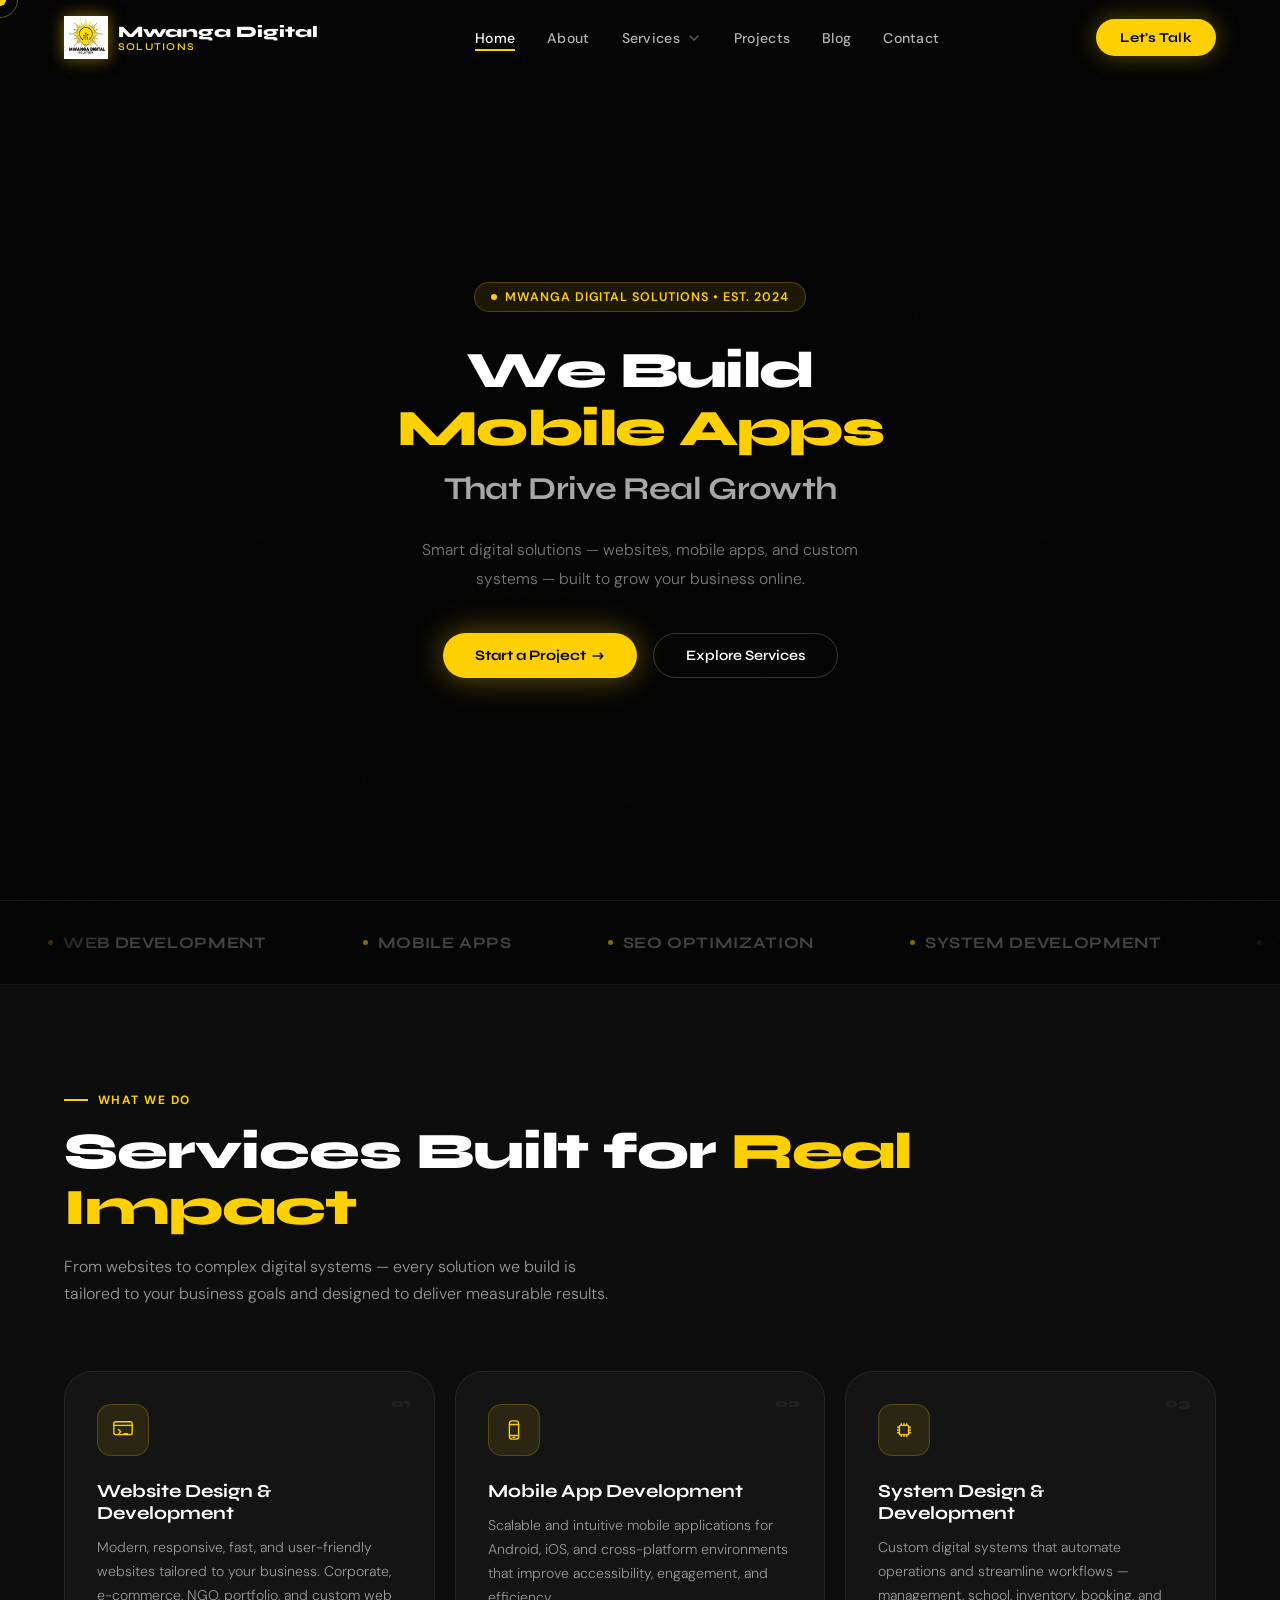
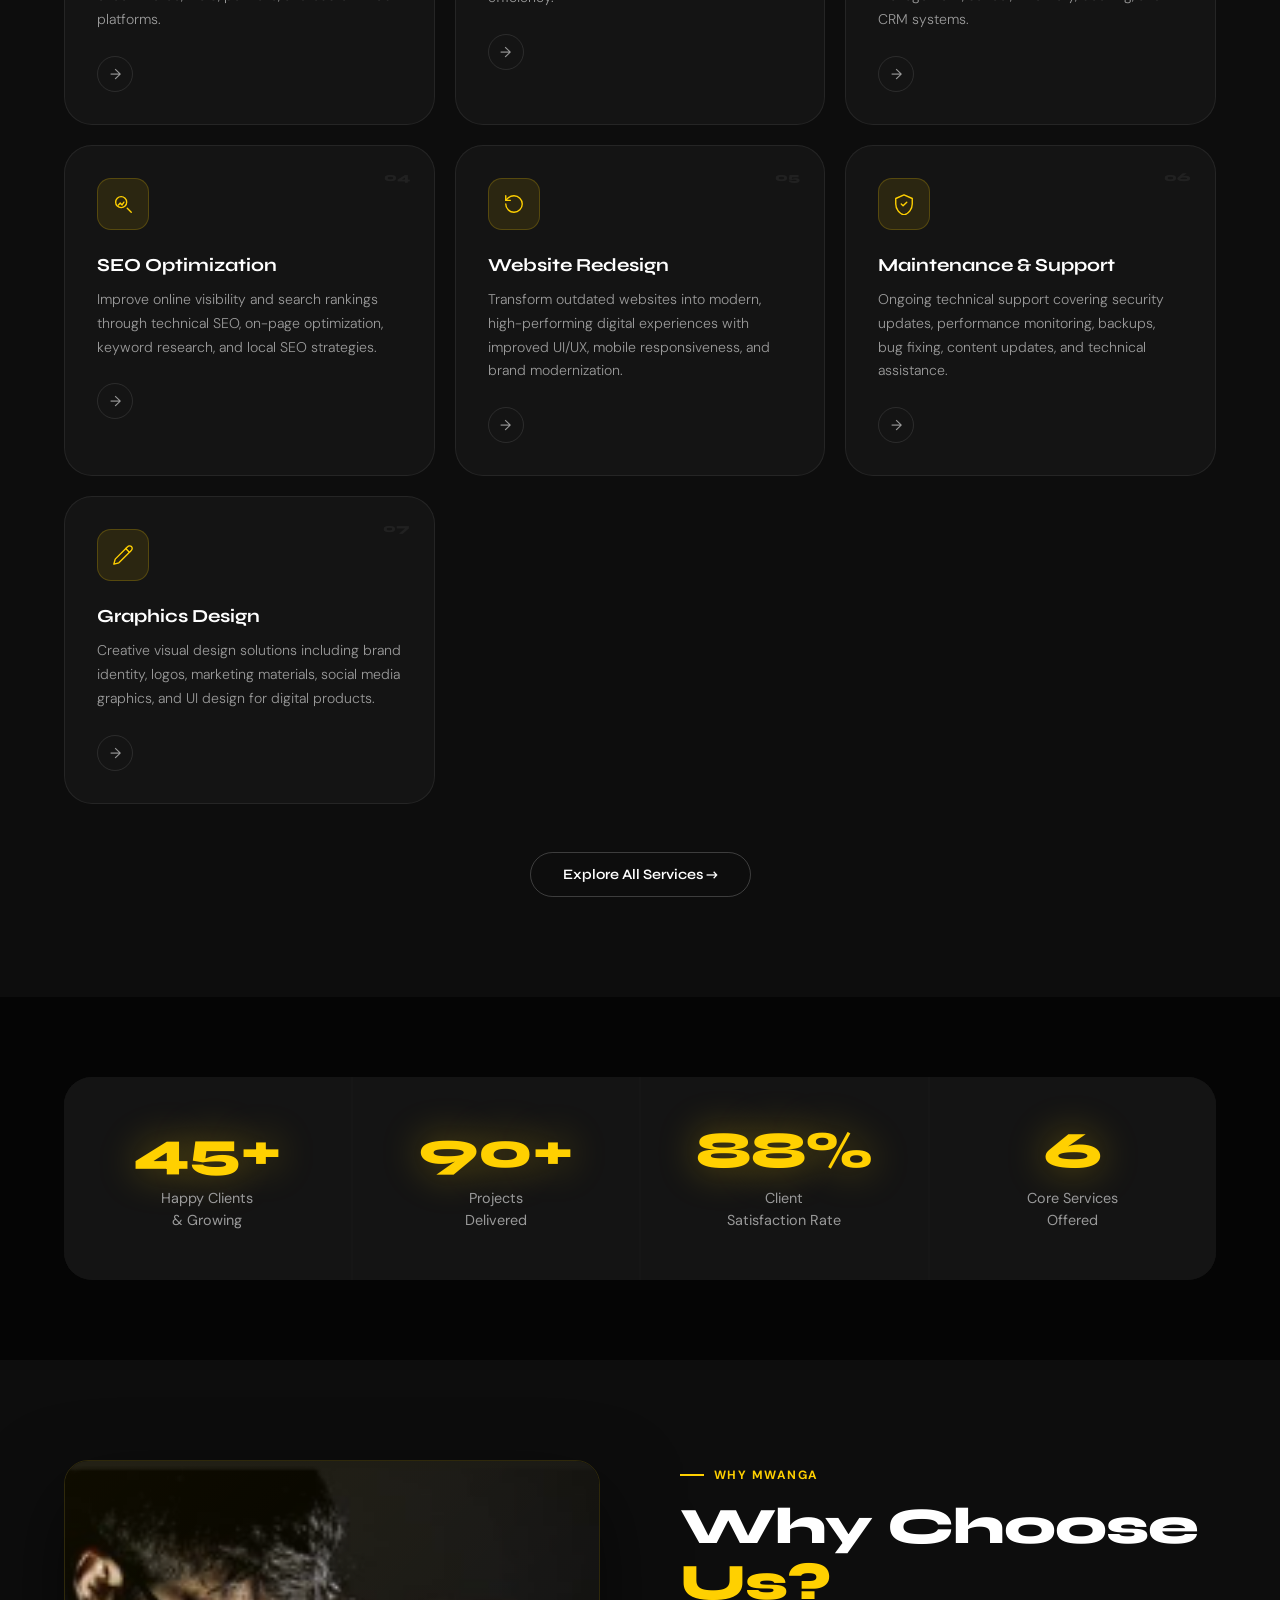
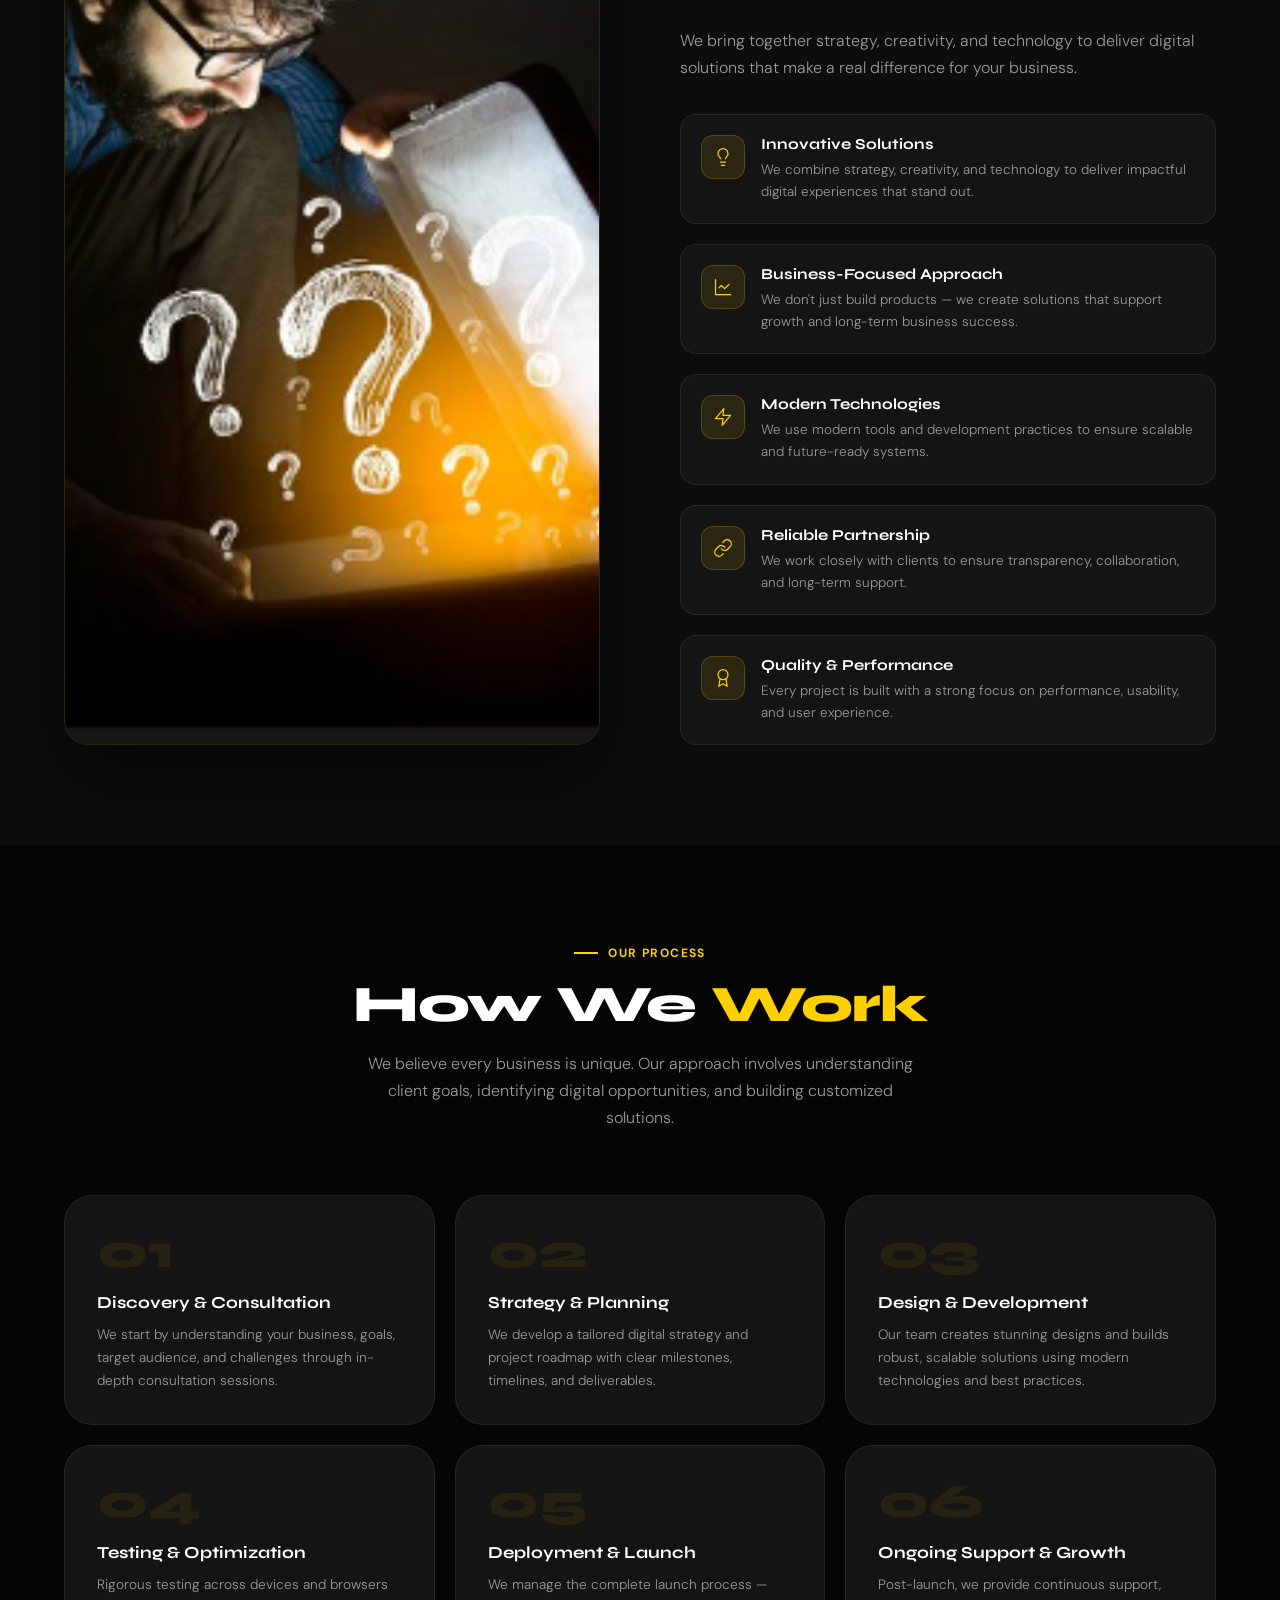
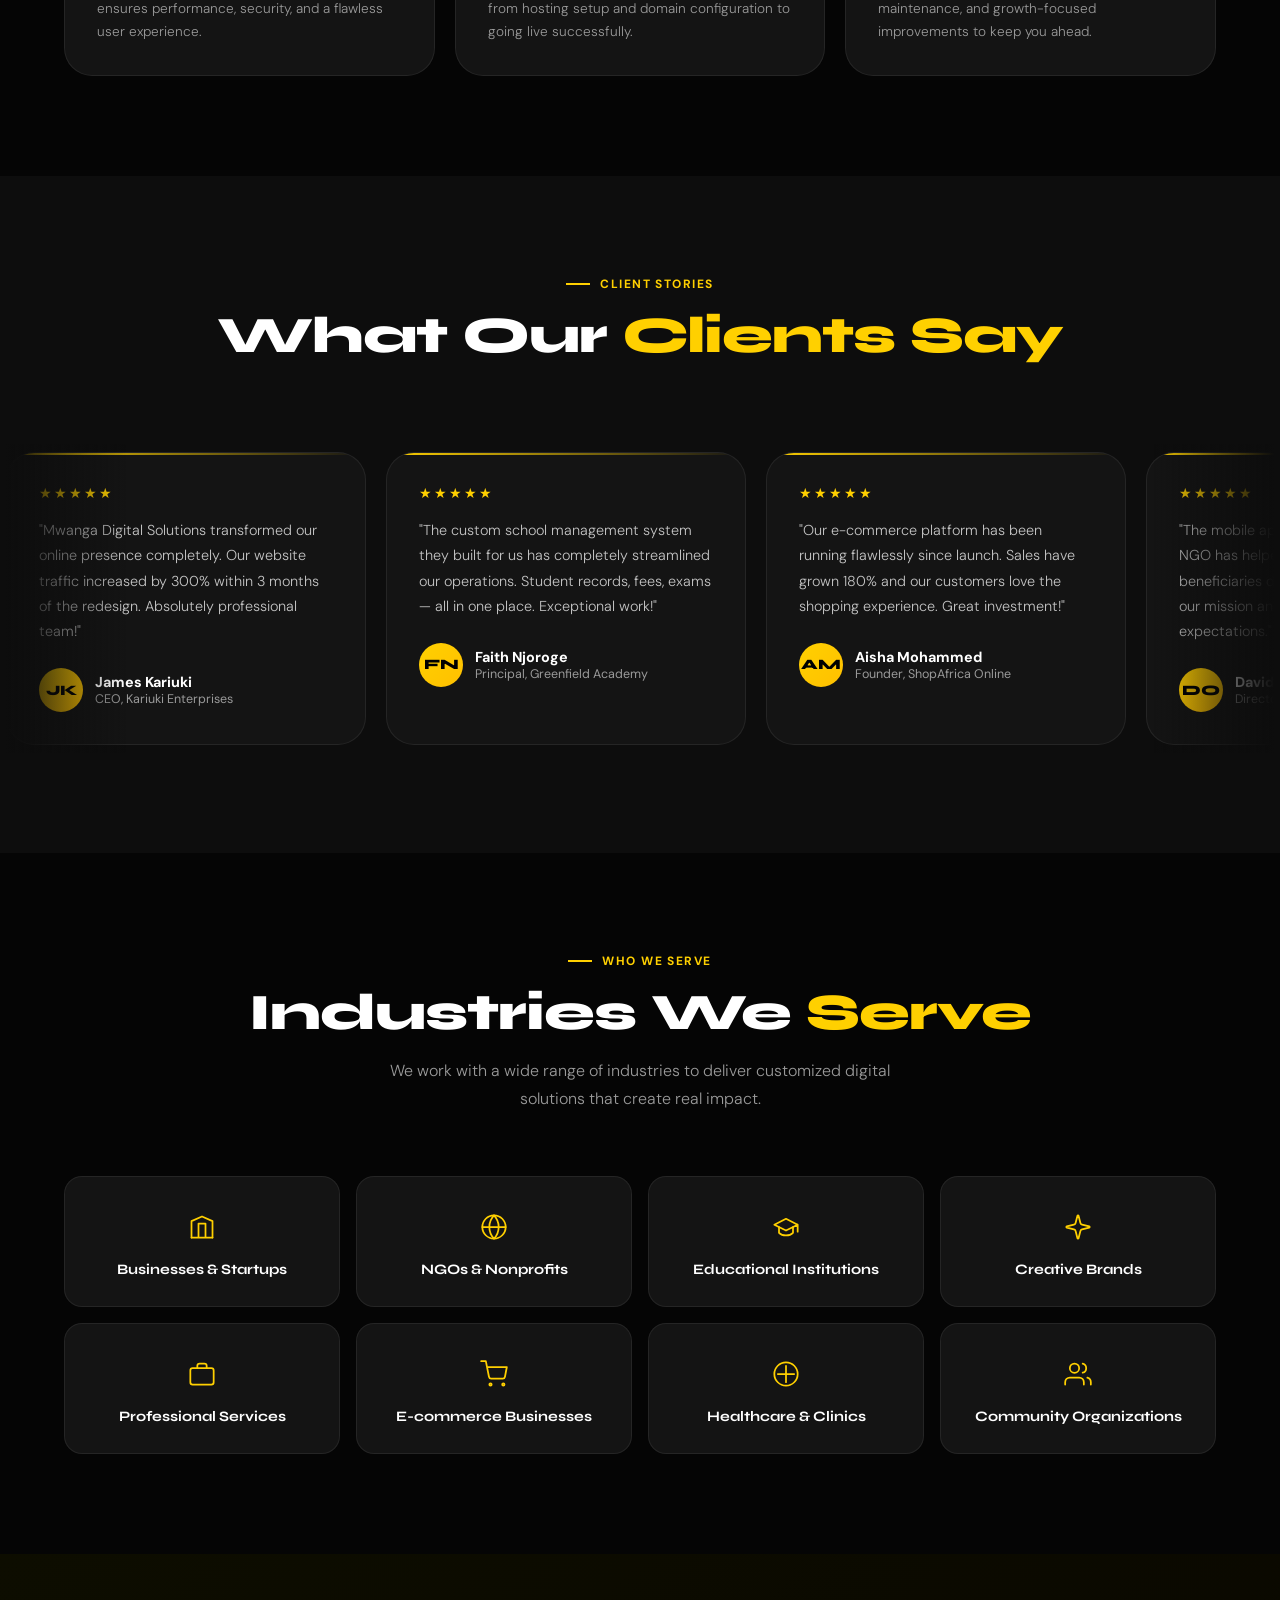
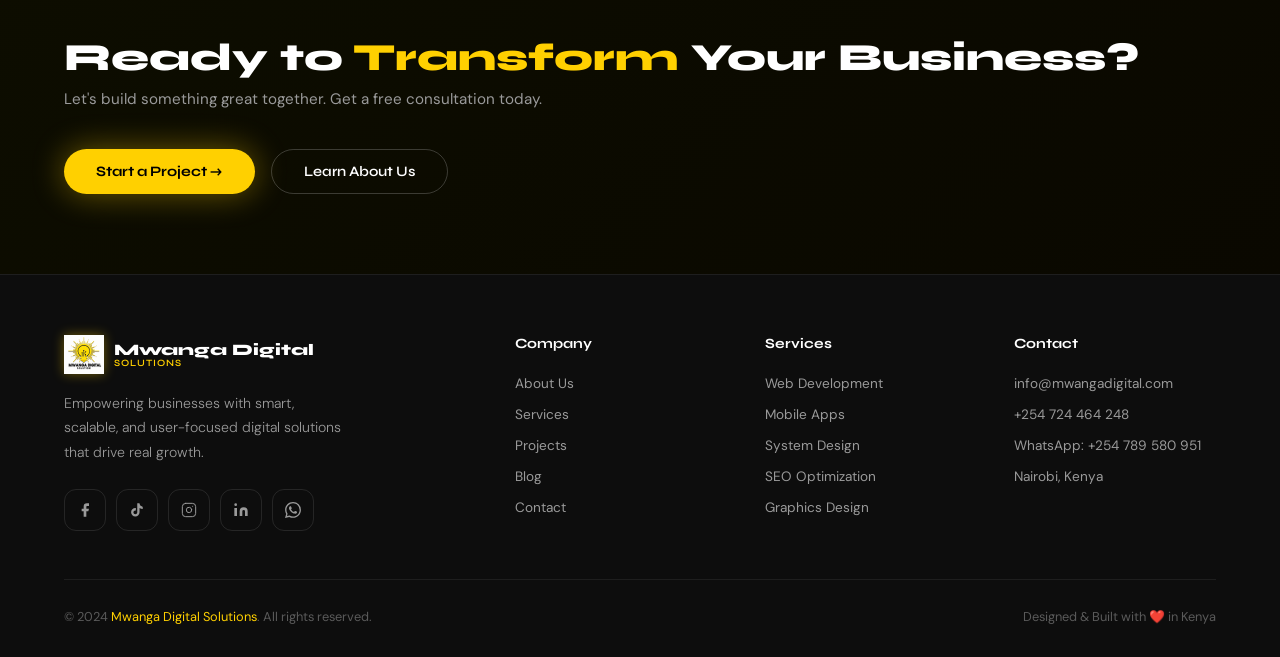
==== commit 99c74a54: "Add SEO files, all assets, and update all pages - Add robots.txt, sitemap.xml, and site.webmanifest " ====
--- a/index.html
+++ b/index.html
@@ -3,46 +3,57 @@
 <head>
 <meta charset="UTF-8"/>
 <meta name="viewport" content="width=device-width, initial-scale=1.0"/>
-<title>Mwanga Digital Solutions | Digital Agency</title>
-<meta name="description" content="Mwanga Digital Solutions — empowering businesses with smart, scalable, and user-focused digital solutions. Web design, mobile apps, systems, SEO and more."/>
+<title>Mwanga Digital Solutions | Top Digital Agency in Nairobi, Kenya</title>
+<meta name="description" content="Mwanga Digital Solutions is a leading digital agency in Nairobi, Kenya. We design websites, build mobile apps and custom systems that drive real business growth. 50+ happy clients, 100+ projects delivered across Kenya & East Africa."/>
+<meta name="keywords" content="digital agency nairobi, web design kenya, mobile app development nairobi, SEO nairobi, website development kenya, custom software kenya, digital marketing kenya, mwanga digital solutions, web developer nairobi, app developer kenya, system development nairobi"/>
+<meta name="author" content="Mwanga Digital Solutions"/>
+<meta name="robots" content="index, follow, max-snippet:-1, max-image-preview:large, max-video-preview:-1"/>
+<meta name="theme-color" content="#FFD000"/>
+<link rel="canonical" href="https://mwangadigital.com/"/>
+<meta property="og:type" content="website"/>
+<meta property="og:site_name" content="Mwanga Digital Solutions"/>
+<meta property="og:url" content="https://mwangadigital.com/"/>
+<meta property="og:title" content="Mwanga Digital Solutions | Top Digital Agency in Nairobi, Kenya"/>
+<meta property="og:description" content="Leading digital agency in Nairobi, Kenya. We build websites, mobile apps & custom digital systems that grow businesses. 50+ clients, 100+ projects delivered."/>
+<meta property="og:image" content="https://mwangadigital.com/assets/images/mwanga-logo.png"/>
+<meta property="og:image:alt" content="Mwanga Digital Solutions — Digital Agency Nairobi Kenya"/>
+<meta property="og:locale" content="en_KE"/>
+<meta name="twitter:card" content="summary_large_image"/>
+<meta name="twitter:title" content="Mwanga Digital Solutions | Digital Agency Nairobi Kenya"/>
+<meta name="twitter:description" content="Top digital agency in Nairobi — websites, mobile apps, custom systems & SEO. 50+ clients, 100+ projects delivered across Kenya & East Africa."/>
+<meta name="twitter:image" content="https://mwangadigital.com/assets/images/mwanga-logo.png"/>
+<meta name="geo.region" content="KE-NBI"/>
+<meta name="geo.placename" content="Nairobi, Kenya"/>
+<meta name="geo.position" content="-1.286389;36.817223"/>
+<meta name="ICBM" content="-1.286389, 36.817223"/>
+<script type="application/ld+json">
+{"@context":"https://schema.org","@graph":[{"@type":["Organization","LocalBusiness"],"@id":"https://mwangadigital.com/#organization","name":"Mwanga Digital Solutions","url":"https://mwangadigital.com","logo":{"@type":"ImageObject","url":"https://mwangadigital.com/assets/images/mwanga-logo.png","width":500,"height":500},"image":"https://mwangadigital.com/assets/images/mwanga-logo.png","description":"Mwanga Digital Solutions is a digital agency in Nairobi, Kenya offering web design, mobile app development, custom systems, SEO, graphics design and maintenance.","foundingDate":"2024","founder":{"@type":"Person","name":"Iddris Rashid","jobTitle":"Founder & CEO"},"address":{"@type":"PostalAddress","addressLocality":"Nairobi","addressRegion":"Nairobi County","addressCountry":"KE"},"geo":{"@type":"GeoCoordinates","latitude":"-1.286389","longitude":"36.817223"},"telephone":"+254724464248","email":"info@mwangadigital.com","areaServed":["Kenya","East Africa"],"openingHours":["Mo-Fr 08:00-18:00","Sa 09:00-14:00"],"sameAs":["https://www.facebook.com/share/18ihEX6w1J/","https://www.instagram.com/mwanga_digital_solutions","https://www.linkedin.com/company/microteltechnology/","https://www.tiktok.com/@mwanga_digital_solutions"],"hasOfferCatalog":{"@type":"OfferCatalog","name":"Digital Services","itemListElement":[{"@type":"Offer","itemOffered":{"@type":"Service","name":"Website Design & Development"}},{"@type":"Offer","itemOffered":{"@type":"Service","name":"Mobile App Development"}},{"@type":"Offer","itemOffered":{"@type":"Service","name":"System Design & Development"}},{"@type":"Offer","itemOffered":{"@type":"Service","name":"SEO Optimization"}},{"@type":"Offer","itemOffered":{"@type":"Service","name":"Website Redesign"}},{"@type":"Offer","itemOffered":{"@type":"Service","name":"Maintenance & Support"}},{"@type":"Offer","itemOffered":{"@type":"Service","name":"Graphics Design"}}]}},{"@type":"WebSite","@id":"https://mwangadigital.com/#website","url":"https://mwangadigital.com","name":"Mwanga Digital Solutions","description":"Digital agency in Nairobi, Kenya","publisher":{"@id":"https://mwangadigital.com/#organization"},"inLanguage":"en-KE"},{"@type":"WebPage","@id":"https://mwangadigital.com/#webpage","url":"https://mwangadigital.com","name":"Mwanga Digital Solutions | Top Digital Agency in Nairobi, Kenya","isPartOf":{"@id":"https://mwangadigital.com/#website"},"about":{"@id":"https://mwangadigital.com/#organization"},"description":"Top digital agency in Nairobi, Kenya building websites, mobile apps and custom digital systems.","inLanguage":"en-KE"}]}
+</script>
 <link rel="preconnect" href="https://fonts.googleapis.com"/>
 <link rel="preconnect" href="https://fonts.gstatic.com" crossorigin/>
 <link href="https://fonts.googleapis.com/css2?family=Syne:wght@400;600;700;800&family=DM+Sans:ital,wght@0,300;0,400;0,500;0,600;1,300&display=swap" rel="stylesheet"/>
+<link rel="icon" type="image/png" href="assets/images/favicon.png"/>
+<link rel="shortcut icon" type="image/png" href="assets/images/favicon.png"/>
+<link rel="manifest" href="/site.webmanifest"/>
 <link rel="stylesheet" href="assets/css/global.css"/>
 <style>
 /* ===== HOME — HERO ===== */
-#hero{min-height:100vh;display:flex;align-items:center;padding:100px 5% 60px;position:relative;overflow:hidden}
-.hero-glow-1{position:absolute;top:-20%;right:-10%;width:70vw;height:70vw;max-width:800px;max-height:800px;background:radial-gradient(circle,rgba(255,208,0,0.12) 0%,transparent 65%);border-radius:50%;pointer-events:none;animation:floatGlow 8s ease-in-out infinite}
-.hero-glow-2{position:absolute;bottom:-10%;left:-5%;width:50vw;height:50vw;max-width:600px;max-height:600px;background:radial-gradient(circle,rgba(255,192,0,0.07) 0%,transparent 65%);border-radius:50%;pointer-events:none;animation:floatGlow 10s ease-in-out infinite reverse}
-.hero-grid-lines{position:absolute;inset:0;background-image:linear-gradient(rgba(255,255,255,0.02) 1px,transparent 1px),linear-gradient(90deg,rgba(255,255,255,0.02) 1px,transparent 1px);background-size:80px 80px;mask-image:radial-gradient(ellipse 80% 80% at 50% 50%,black 0%,transparent 100%);pointer-events:none}
-.hero-inner{position:relative;z-index:2;max-width:1400px;margin:0 auto;width:100%;display:grid;grid-template-columns:1fr 1fr;gap:60px;align-items:center}
-.hero-badge{display:inline-flex;align-items:center;gap:8px;background:rgba(255,208,0,0.1);border:1px solid rgba(255,208,0,0.25);padding:6px 16px;border-radius:100px;margin-bottom:28px;font-size:0.78rem;font-weight:600;color:var(--gold);letter-spacing:0.08em;text-transform:uppercase}
+#hero{min-height:100vh;position:relative;overflow:hidden;display:flex;align-items:center;justify-content:center;text-align:center}
+.hero-video-bg{position:absolute;inset:0;z-index:0}
+.hero-video-bg video{width:100%;height:100%;object-fit:cover;object-position:center}
+.hero-overlay{position:absolute;inset:0;z-index:1;background:linear-gradient(to bottom,rgba(5,5,5,0.2) 0%,rgba(5,5,5,0.52) 50%,rgba(5,5,5,0.92) 100%)}
+.hero-inner{position:relative;z-index:2;padding:140px 5% 80px;max-width:860px;margin:0 auto;width:100%}
+.hero-badge{display:inline-flex;align-items:center;gap:8px;background:rgba(255,208,0,0.1);border:1px solid rgba(255,208,0,0.25);padding:6px 16px;border-radius:100px;margin-bottom:32px;font-size:0.78rem;font-weight:600;color:var(--gold);letter-spacing:0.08em;text-transform:uppercase}
 .hero-badge::before{content:'';width:6px;height:6px;background:var(--gold);border-radius:50%;animation:pulse 2s ease-in-out infinite}
-.hero-h1{font-family:var(--font-display);font-size:clamp(2.8rem,5vw,4.5rem);font-weight:800;line-height:1.08;letter-spacing:-0.02em;margin-bottom:24px}
-.hero-h1 .gold{color:var(--gold);position:relative;display:inline-block}
-.hero-h1 .gold::after{content:'';position:absolute;bottom:-4px;left:0;right:0;height:3px;background:linear-gradient(90deg,var(--gold),transparent);border-radius:2px}
-.hero-sub{font-size:1.05rem;color:var(--grey);line-height:1.75;max-width:500px;margin-bottom:40px;font-weight:300}
-.hero-btns{display:flex;gap:16px;flex-wrap:wrap}
-
-/* Hero visual card */
-.hero-visual{position:relative;display:flex;justify-content:center;align-items:center}
-.hero-card-main{width:100%;max-width:480px;background:var(--card);border:1px solid var(--border);border-radius:var(--radius2);padding:32px;position:relative;overflow:hidden;box-shadow:0 32px 80px rgba(0,0,0,0.6);animation:heroCardFloat 6s ease-in-out infinite}
-.hero-card-main::before{content:'';position:absolute;top:0;left:0;right:0;height:3px;background:linear-gradient(90deg,var(--gold),var(--gold2),transparent)}
-.hero-card-glow{position:absolute;top:-40%;right:-20%;width:300px;height:300px;background:radial-gradient(circle,rgba(255,208,0,0.15) 0%,transparent 60%);border-radius:50%;pointer-events:none}
-.hero-card-label{font-size:0.75rem;color:var(--grey);text-transform:uppercase;letter-spacing:0.1em;margin-bottom:16px;font-weight:600}
-.hero-services-list{display:flex;flex-direction:column;gap:10px}
-.hero-service-item{display:flex;align-items:center;justify-content:space-between;padding:10px 14px;background:rgba(255,255,255,0.02);border-radius:10px;border:1px solid var(--border);font-size:0.84rem;transition:all 0.3s}
-.hero-service-item:hover{background:rgba(255,208,0,0.05);border-color:rgba(255,208,0,0.2)}
-.hero-service-item span:first-child{color:var(--grey)}
-.hero-service-item .tag{background:rgba(255,208,0,0.1);color:var(--gold);font-size:0.7rem;padding:3px 10px;border-radius:100px;font-weight:600}
-.hero-stats-row{display:grid;grid-template-columns:repeat(3,1fr);gap:16px;margin-top:24px}
-.hero-stat{text-align:center;padding:16px 8px;background:rgba(255,255,255,0.03);border-radius:12px;border:1px solid var(--border)}
-.hero-stat-num{font-family:var(--font-display);font-size:1.6rem;font-weight:800;color:var(--gold);display:block}
-.hero-stat-lbl{font-size:0.72rem;color:var(--grey);margin-top:2px;text-transform:uppercase;letter-spacing:0.06em}
-.hero-floating-pill{position:absolute;background:var(--card);border:1px solid var(--border);border-radius:100px;padding:8px 16px;font-size:0.78rem;font-weight:600;display:flex;align-items:center;gap:8px;backdrop-filter:blur(12px);box-shadow:0 8px 32px rgba(0,0,0,0.4);white-space:nowrap}
-.pill-dot{width:8px;height:8px;border-radius:50%;background:var(--gold);flex-shrink:0;animation:pulse 2s ease-in-out infinite}
-.pill-1{top:-20px;right:10%;animation:floatPill1 5s ease-in-out infinite}
-.pill-2{bottom:20px;left:-10px;animation:floatPill2 7s ease-in-out infinite}
+.hero-static{font-family:var(--font-display);font-size:clamp(2rem,4vw,3.6rem);font-weight:800;line-height:1.05;letter-spacing:-0.03em;color:var(--white)}
+.hero-slide-wrap{height:clamp(2.4rem,4.8vw,4.2rem);overflow:hidden;display:flex;align-items:center;justify-content:center;margin-bottom:10px}
+.hero-slide-word{font-family:var(--font-display);font-size:clamp(2rem,4vw,3.6rem);font-weight:800;letter-spacing:-0.03em;color:var(--gold);display:block;white-space:nowrap;animation:slideWordIn 0.55s cubic-bezier(0.22,1,0.36,1) forwards}
+@keyframes slideWordIn{from{opacity:0;transform:translateY(50px)}to{opacity:1;transform:translateY(0)}}
+@keyframes slideWordOut{from{opacity:1;transform:translateY(0)}to{opacity:0;transform:translateY(-50px)}}
+.hero-slide-word.out{animation:slideWordOut 0.38s ease forwards}
+.hero-connector{font-family:var(--font-display);font-size:clamp(1.2rem,2.5vw,2rem);font-weight:700;letter-spacing:-0.02em;color:rgba(255,255,255,0.65);margin-bottom:28px}
+.hero-sub{font-size:0.98rem;color:rgba(255,255,255,0.48);line-height:1.8;max-width:500px;margin:0 auto 40px;font-weight:300}
+.hero-btns{display:flex;gap:16px;flex-wrap:wrap;justify-content:center}
 
 /* ===== BRANDS MARQUEE ===== */
 #brands{padding:32px 0;border-top:1px solid var(--border);border-bottom:1px solid var(--border);overflow:hidden;position:relative;z-index:2}
@@ -83,11 +94,11 @@
 
 /* ===== WHY CHOOSE US ===== */
 #why{background:var(--bg2)}
-.why-inner{display:grid;grid-template-columns:1fr 1fr;gap:80px;align-items:center}
-.why-visual{position:relative;display:flex;justify-content:center;align-items:center}
-.why-logo-wrap{width:260px;height:260px;border-radius:50%;background:radial-gradient(circle,rgba(255,208,0,0.12) 0%,rgba(255,208,0,0.03) 60%,transparent 100%);display:flex;align-items:center;justify-content:center;position:relative}
-.why-logo-wrap::before{content:'';position:absolute;inset:-2px;border-radius:50%;border:1px solid rgba(255,208,0,0.2);animation:spin 12s linear infinite}
-.why-logo-wrap img{width:160px;height:160px;object-fit:contain;filter:drop-shadow(0 0 24px rgba(255,208,0,0.4));animation:floatGlow 6s ease-in-out infinite}
+.why-inner{display:grid;grid-template-columns:1fr 1fr;gap:80px;align-items:stretch}
+.why-visual{position:relative;display:flex;flex-direction:column;min-height:480px}
+.why-photo-card{border-radius:24px;overflow:hidden;position:relative;flex:1;box-shadow:0 32px 80px rgba(0,0,0,0.55);border:1px solid rgba(255,208,0,0.14)}
+.why-photo-card img{width:100%;height:100%;object-fit:cover;object-position:center;display:block}
+.why-photo-card::after{content:'';position:absolute;inset:0;background:linear-gradient(135deg,rgba(255,208,0,0.06),transparent 60%);pointer-events:none}
 .why-grid{display:flex;flex-direction:column;gap:20px;margin-top:32px}
 .why-item{display:flex;gap:16px;align-items:flex-start;padding:20px;background:var(--card);border:1px solid var(--border);border-radius:16px;transition:border-color 0.3s,transform 0.3s}
 .why-item:hover{border-color:rgba(255,208,0,0.2);transform:translateX(6px)}
@@ -141,10 +152,7 @@
 
 /* ===== RESPONSIVE — HOME ===== */
 @media(max-width:1024px){
-  .hero-inner{grid-template-columns:1fr;gap:48px}
-  .hero-visual{display:none}
-  .why-inner{grid-template-columns:1fr;gap:48px}
-  .why-visual{display:none}
+  .why-inner{grid-template-columns:1fr;gap:40px}
   .approach-grid{grid-template-columns:1fr 1fr}
   .industries-grid{grid-template-columns:repeat(2,1fr)}
 }
@@ -232,40 +240,23 @@
 
 <!-- ===== HERO ===== -->
 <section id="hero">
-  <div class="hero-glow-1"></div>
-  <div class="hero-glow-2"></div>
-  <div class="hero-grid-lines"></div>
+  <div class="hero-video-bg">
+    <video autoplay muted loop playsinline>
+      <source src="assets/Hero-video.mp4" type="video/mp4"/>
+    </video>
+  </div>
+  <div class="hero-overlay"></div>
   <div class="hero-inner">
-    <div class="hero-content fade-up">
-      <div class="hero-badge">Digital Agency • Est. 2024</div>
-      <h1 class="hero-h1">
-        Empowering<br/>Business Growth<br/>Through <span class="gold">Smart Digital</span><br/>Solutions
-      </h1>
-      <p class="hero-sub">We build websites, mobile apps, and custom systems that enhance operations, strengthen online presence, and drive sustainable growth for your business.</p>
-      <div class="hero-btns">
-        <a href="contact.html" class="btn-primary">Start a Project <span>→</span></a>
-        <a href="services.html" class="btn-secondary">View Services <span>↓</span></a>
-      </div>
-    </div>
-    <div class="hero-visual">
-      <div class="hero-floating-pill pill-1"><span class="pill-dot"></span>100+ Projects Delivered</div>
-      <div class="hero-card-main">
-        <div class="hero-card-glow"></div>
-        <div class="hero-card-label">Our Core Services</div>
-        <div class="hero-services-list">
-          <div class="hero-service-item"><span>Website Design & Development</span><span class="tag">Popular</span></div>
-          <div class="hero-service-item"><span>Mobile App Development</span><span class="tag">New</span></div>
-          <div class="hero-service-item"><span>System Design & Development</span><span class="tag">Hot</span></div>
-          <div class="hero-service-item"><span>SEO Optimization</span><span class="tag">Fast</span></div>
-          <div class="hero-service-item"><span>Graphics Design</span><span class="tag">Pro</span></div>
-        </div>
-        <div class="hero-stats-row">
-          <div class="hero-stat"><span class="hero-stat-num">50+</span><span class="hero-stat-lbl">Clients</span></div>
-          <div class="hero-stat"><span class="hero-stat-num">100+</span><span class="hero-stat-lbl">Projects</span></div>
-          <div class="hero-stat"><span class="hero-stat-num">98%</span><span class="hero-stat-lbl">Satisfaction</span></div>
-        </div>
-      </div>
-      <div class="hero-floating-pill pill-2"><span class="pill-dot"></span>Trusted by 50+ Businesses</div>
+    <div class="hero-badge">Mwanga Digital Solutions &bull; Est. 2024</div>
+    <div class="hero-static">We Build</div>
+    <div class="hero-slide-wrap">
+      <span class="hero-slide-word" id="hero-word">Websites</span>
+    </div>
+    <div class="hero-connector">That Drive Real Growth</div>
+    <p class="hero-sub">Smart digital solutions — websites, mobile apps, and custom systems — built to grow your business online.</p>
+    <div class="hero-btns">
+      <a href="contact.html" class="btn-primary">Start a Project &nbsp;→</a>
+      <a href="services.html" class="btn-secondary">Explore Services</a>
     </div>
   </div>
 </section>
@@ -387,8 +378,8 @@
   <div class="max-w">
     <div class="why-inner">
       <div class="why-visual fade-up">
-        <div class="why-logo-wrap">
-          <img src="assets/images/mwanga-logo.png" alt="Mwanga Digital Solutions"/>
+        <div class="why-photo-card">
+          <img src="assets/images/why-choose-us.png" alt="The Mwanga Digital team collaborating"/>
         </div>
       </div>
       <div class="why-content">
@@ -575,11 +566,11 @@
       </div>
       <p class="footer-desc">Empowering businesses with smart, scalable, and user-focused digital solutions that drive real growth.</p>
       <div class="footer-socials">
-        <a href="#" class="social-btn" title="Facebook"><svg viewBox="0 0 24 24" fill="currentColor" width="16" height="16"><path d="M18 2h-3a5 5 0 0 0-5 5v3H7v4h3v8h4v-8h3l1-4h-4V7a1 1 0 0 1 1-1h3z"/></svg></a>
-        <a href="#" class="social-btn" title="Twitter/X"><svg viewBox="0 0 24 24" fill="currentColor" width="16" height="16"><path d="M18.244 2.25h3.308l-7.227 8.26 8.502 11.24H16.17l-5.214-6.817L4.99 21.75H1.68l7.73-8.835L1.254 2.25H8.08l4.713 6.231zm-1.161 17.52h1.833L7.084 4.126H5.117z"/></svg></a>
-        <a href="#" class="social-btn" title="Instagram"><svg viewBox="0 0 24 24" fill="none" stroke="currentColor" stroke-width="1.5" stroke-linecap="round" stroke-linejoin="round" width="16" height="16"><rect x="2" y="2" width="20" height="20" rx="5"/><path d="M16 11.37A4 4 0 1 1 12.63 8 4 4 0 0 1 16 11.37z"/><line x1="17.5" y1="6.5" x2="17.51" y2="6.5"/></svg></a>
-        <a href="#" class="social-btn" title="LinkedIn"><svg viewBox="0 0 24 24" fill="currentColor" width="16" height="16"><path d="M16 8a6 6 0 0 1 6 6v7h-4v-7a2 2 0 0 0-2-2 2 2 0 0 0-2 2v7h-4v-7a6 6 0 0 1 6-6z"/><rect x="2" y="9" width="4" height="12"/><circle cx="4" cy="4" r="2"/></svg></a>
-        <a href="#" class="social-btn" title="WhatsApp"><svg viewBox="0 0 24 24" fill="currentColor" width="16" height="16"><path d="M17.472 14.382c-.297-.149-1.758-.867-2.03-.967-.273-.099-.471-.148-.67.15-.197.297-.767.966-.94 1.164-.173.199-.347.223-.644.075-.297-.15-1.255-.463-2.39-1.475-.883-.788-1.48-1.761-1.653-2.059-.173-.297-.018-.458.13-.606.134-.133.298-.347.446-.52.149-.174.198-.298.298-.497.099-.198.05-.371-.025-.52-.075-.149-.669-1.612-.916-2.207-.242-.579-.487-.5-.669-.51-.173-.008-.371-.01-.57-.01-.198 0-.52.074-.792.372-.272.297-1.04 1.016-1.04 2.479 0 1.462 1.065 2.875 1.213 3.074.149.198 2.096 3.2 5.077 4.487.709.306 1.262.489 1.694.625.712.227 1.36.195 1.871.118.571-.085 1.758-.719 2.006-1.413.248-.694.248-1.289.173-1.413-.074-.124-.272-.198-.57-.347m-5.421 7.403h-.004a9.87 9.87 0 0 1-5.031-1.378l-.361-.214-3.741.982.998-3.648-.235-.374a9.86 9.86 0 0 1-1.51-5.26c.001-5.45 4.436-9.884 9.888-9.884 2.64 0 5.122 1.03 6.988 2.898a9.825 9.825 0 0 1 2.893 6.994c-.003 5.45-4.437 9.884-9.885 9.884m8.413-18.297A11.815 11.815 0 0 0 12.05 0C5.495 0 .16 5.335.157 11.892c0 2.096.547 4.142 1.588 5.945L.057 24l6.305-1.654a11.882 11.882 0 0 0 5.683 1.448h.005c6.554 0 11.89-5.335 11.893-11.893a11.821 11.821 0 0 0-3.48-8.413Z"/></svg></a>
+        <a href="https://www.facebook.com/share/18ihEX6w1J/" class="social-btn" title="Facebook" target="_blank" rel="noopener"><svg viewBox="0 0 24 24" fill="currentColor" width="16" height="16"><path d="M18 2h-3a5 5 0 0 0-5 5v3H7v4h3v8h4v-8h3l1-4h-4V7a1 1 0 0 1 1-1h3z"/></svg></a>
+        <a href="https://www.tiktok.com/@mwanga_digital_solutions?_r=1&amp;_t=ZS-96thG0ZDTwv" class="social-btn" title="TikTok" target="_blank" rel="noopener"><svg viewBox="0 0 24 24" fill="currentColor" width="16" height="16"><path d="M19.59 6.69a4.83 4.83 0 0 1-3.77-4.25V2h-3.45v13.67a2.89 2.89 0 0 1-5.77 0 2.89 2.89 0 0 1 2.89-2.89c.28 0 .54.04.79.1V9.01a6.27 6.27 0 0 0-.79-.05 6.34 6.34 0 0 0-6.34 6.34 6.34 6.34 0 0 0 12.68 0V9.04a8.18 8.18 0 0 0 4.78 1.52V7.13a4.85 4.85 0 0 1-1.02-.44z"/></svg></a>
+        <a href="https://www.instagram.com/mwanga_digital_solutions?igsh=MWEyOG5sMXEzZGZpeg==" class="social-btn" title="Instagram" target="_blank" rel="noopener"><svg viewBox="0 0 24 24" fill="none" stroke="currentColor" stroke-width="1.5" stroke-linecap="round" stroke-linejoin="round" width="16" height="16"><rect x="2" y="2" width="20" height="20" rx="5"/><path d="M16 11.37A4 4 0 1 1 12.63 8 4 4 0 0 1 16 11.37z"/><line x1="17.5" y1="6.5" x2="17.51" y2="6.5"/></svg></a>
+        <a href="https://www.linkedin.com/company/microteltechnology/" class="social-btn" title="LinkedIn" target="_blank" rel="noopener"><svg viewBox="0 0 24 24" fill="currentColor" width="16" height="16"><path d="M16 8a6 6 0 0 1 6 6v7h-4v-7a2 2 0 0 0-2-2 2 2 0 0 0-2 2v7h-4v-7a6 6 0 0 1 6-6z"/><rect x="2" y="9" width="4" height="12"/><circle cx="4" cy="4" r="2"/></svg></a>
+        <a href="https://wa.me/254789580951" class="social-btn" title="WhatsApp" target="_blank" rel="noopener"><svg viewBox="0 0 24 24" fill="currentColor" width="16" height="16"><path d="M17.472 14.382c-.297-.149-1.758-.867-2.03-.967-.273-.099-.471-.148-.67.15-.197.297-.767.966-.94 1.164-.173.199-.347.223-.644.075-.297-.15-1.255-.463-2.39-1.475-.883-.788-1.48-1.761-1.653-2.059-.173-.297-.018-.458.13-.606.134-.133.298-.347.446-.52.149-.174.198-.298.298-.497.099-.198.05-.371-.025-.52-.075-.149-.669-1.612-.916-2.207-.242-.579-.487-.5-.669-.51-.173-.008-.371-.01-.57-.01-.198 0-.52.074-.792.372-.272.297-1.04 1.016-1.04 2.479 0 1.462 1.065 2.875 1.213 3.074.149.198 2.096 3.2 5.077 4.487.709.306 1.262.489 1.694.625.712.227 1.36.195 1.871.118.571-.085 1.758-.719 2.006-1.413.248-.694.248-1.289.173-1.413-.074-.124-.272-.198-.57-.347m-5.421 7.403h-.004a9.87 9.87 0 0 1-5.031-1.378l-.361-.214-3.741.982.998-3.648-.235-.374a9.86 9.86 0 0 1-1.51-5.26c.001-5.45 4.436-9.884 9.888-9.884 2.64 0 5.122 1.03 6.988 2.898a9.825 9.825 0 0 1 2.893 6.994c-.003 5.45-4.437 9.884-9.885 9.884m8.413-18.297A11.815 11.815 0 0 0 12.05 0C5.495 0 .16 5.335.157 11.892c0 2.096.547 4.142 1.588 5.945L.057 24l6.305-1.654a11.882 11.882 0 0 0 5.683 1.448h.005c6.554 0 11.89-5.335 11.893-11.893a11.821 11.821 0 0 0-3.48-8.413Z"/></svg></a>
       </div>
     </div>
     <div class="footer-col">
@@ -606,7 +597,8 @@
       <h4>Contact</h4>
       <ul>
         <li><a href="mailto:info@mwangadigital.com">info@mwangadigital.com</a></li>
-        <li><a href="tel:+254700000000">+254 700 000 000</a></li>
+        <li><a href="tel:+254724464248">+254 724 464 248</a></li>
+        <li><a href="https://wa.me/254789580951">WhatsApp: +254 789 580 951</a></li>
         <li><a href="#">Nairobi, Kenya</a></li>
       </ul>
     </div>
@@ -618,5 +610,21 @@
 </footer>
 
 <script src="assets/js/main.js"></script>
+<script>
+(function(){
+  var words = ['Websites','Mobile Apps','Digital Systems','Online Brands','Business Growth'];
+  var idx = 0;
+  var el = document.getElementById('hero-word');
+  if (!el) return;
+  setInterval(function(){
+    idx = (idx + 1) % words.length;
+    el.classList.add('out');
+    setTimeout(function(){
+      el.textContent = words[idx];
+      el.classList.remove('out');
+    }, 400);
+  }, 2800);
+})();
+</script>
 </body>
 </html>
--- a/assets/css/global.css
+++ b/assets/css/global.css
@@ -132,6 +132,11 @@
 /* ===== NAV DROPDOWN (Split) ===== */
 .has-dropdown{position:relative}
 .has-dropdown>a{display:flex;align-items:center;gap:6px}
+/* Invisible bridge that fills the gap so hover stays active moving to the dropdown */
+.has-dropdown::before{
+  content:'';position:absolute;top:100%;left:-20px;right:-20px;
+  height:24px;z-index:199;
+}
 .drop-arrow{
   width:16px;height:16px;display:inline-flex;align-items:center;justify-content:center;
   opacity:0.5;transition:transform 0.3s,opacity 0.3s;flex-shrink:0;
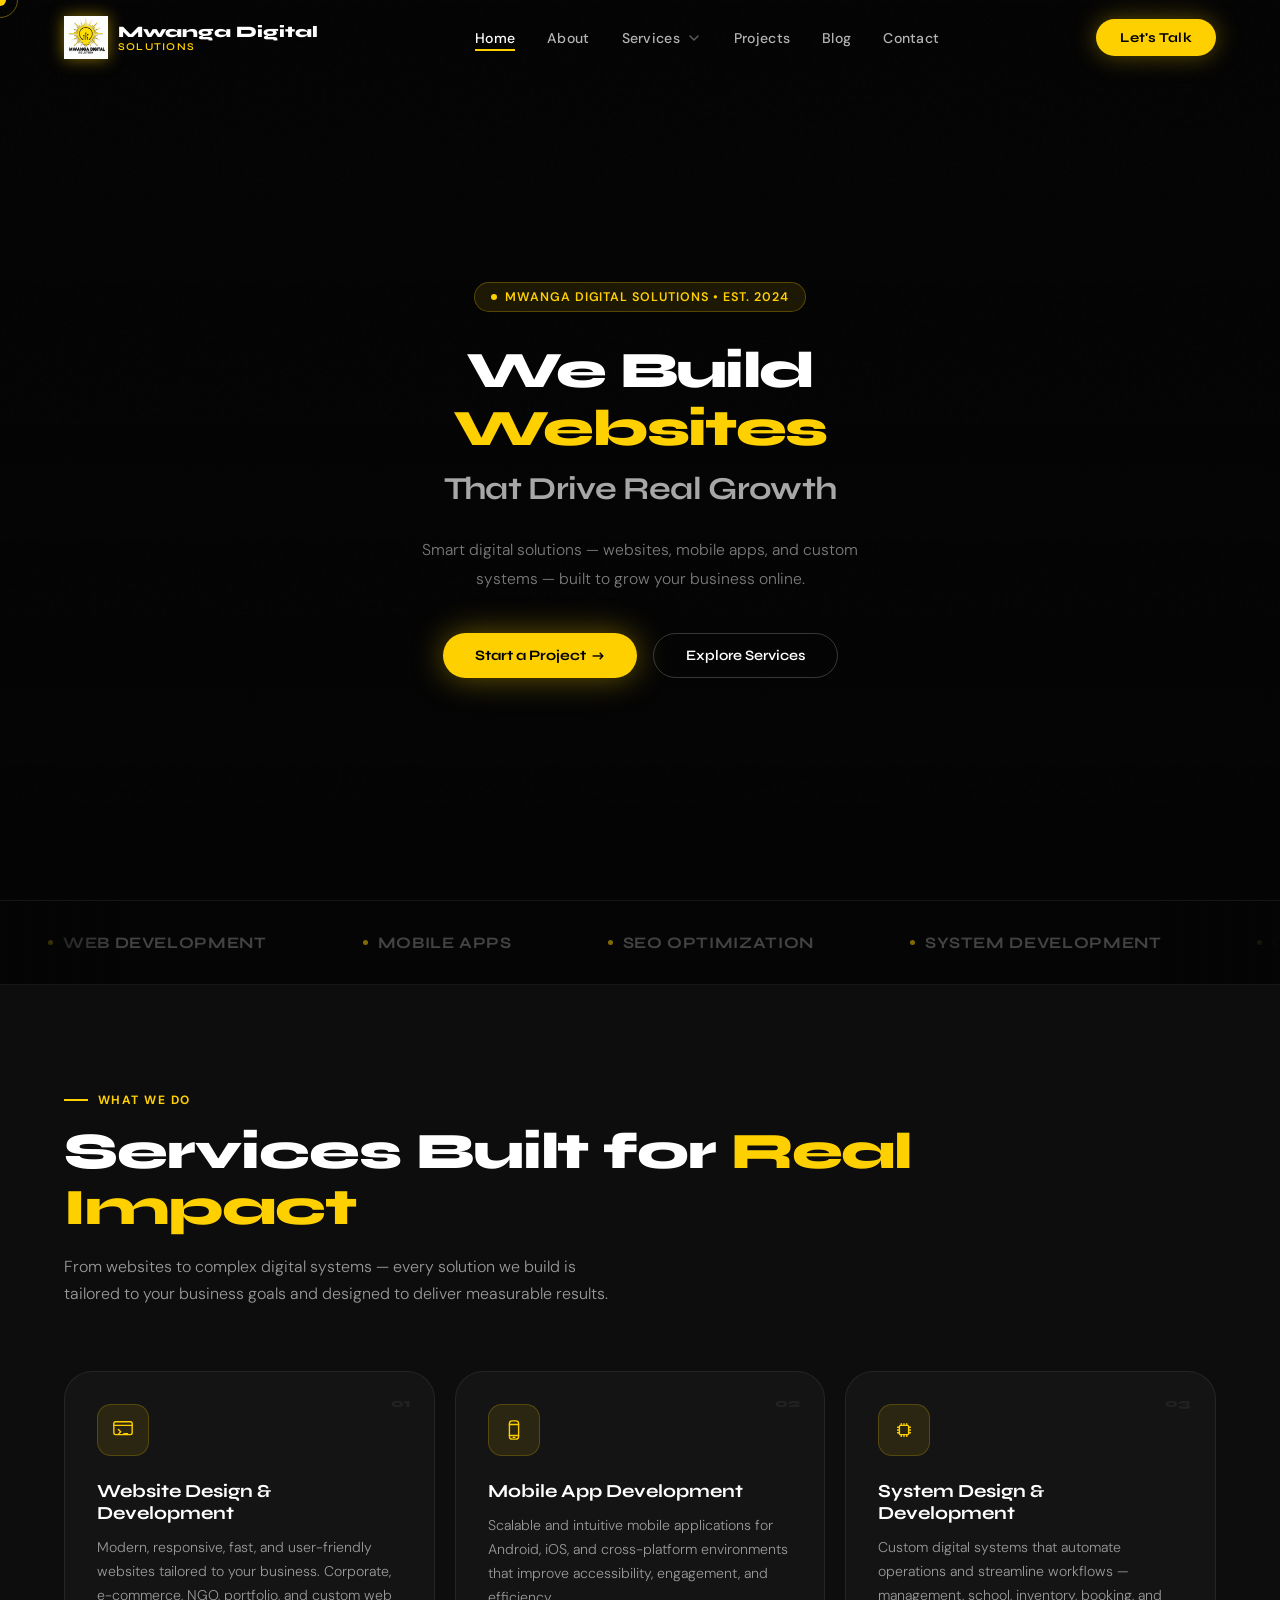
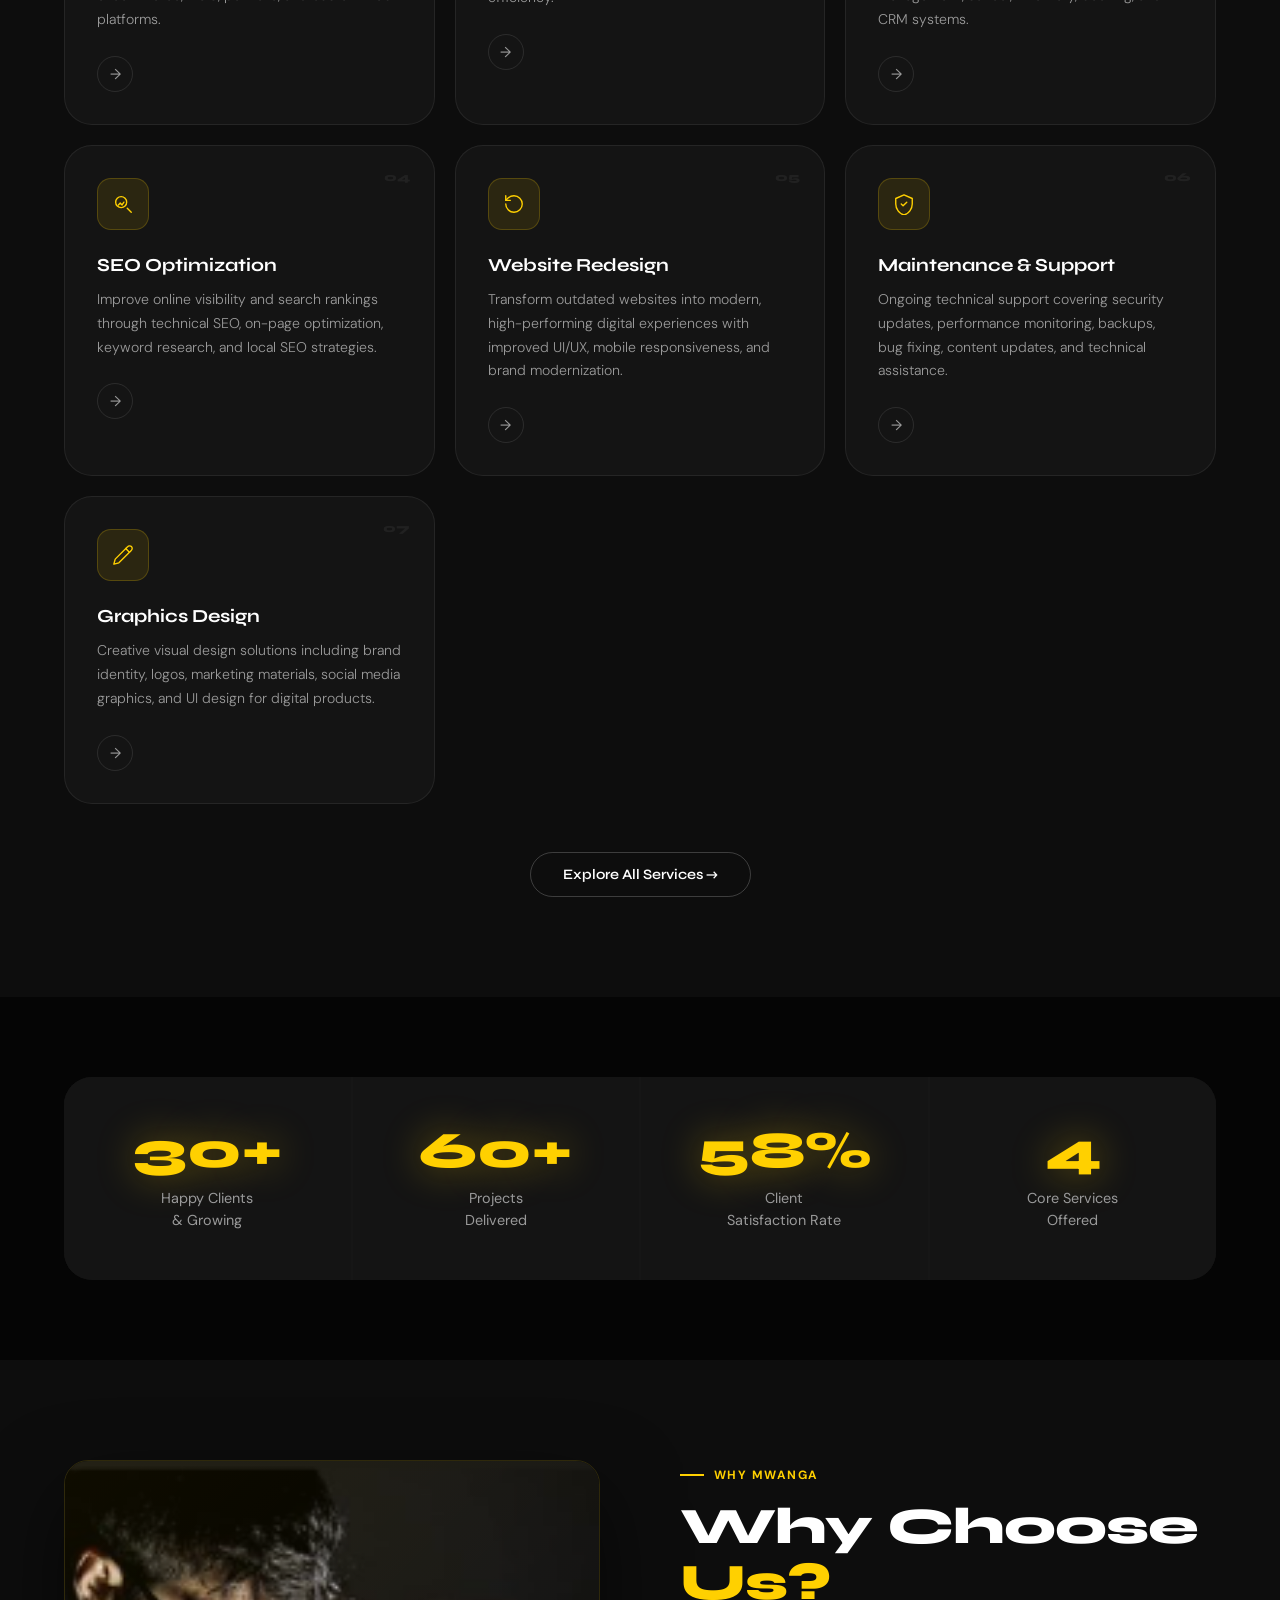
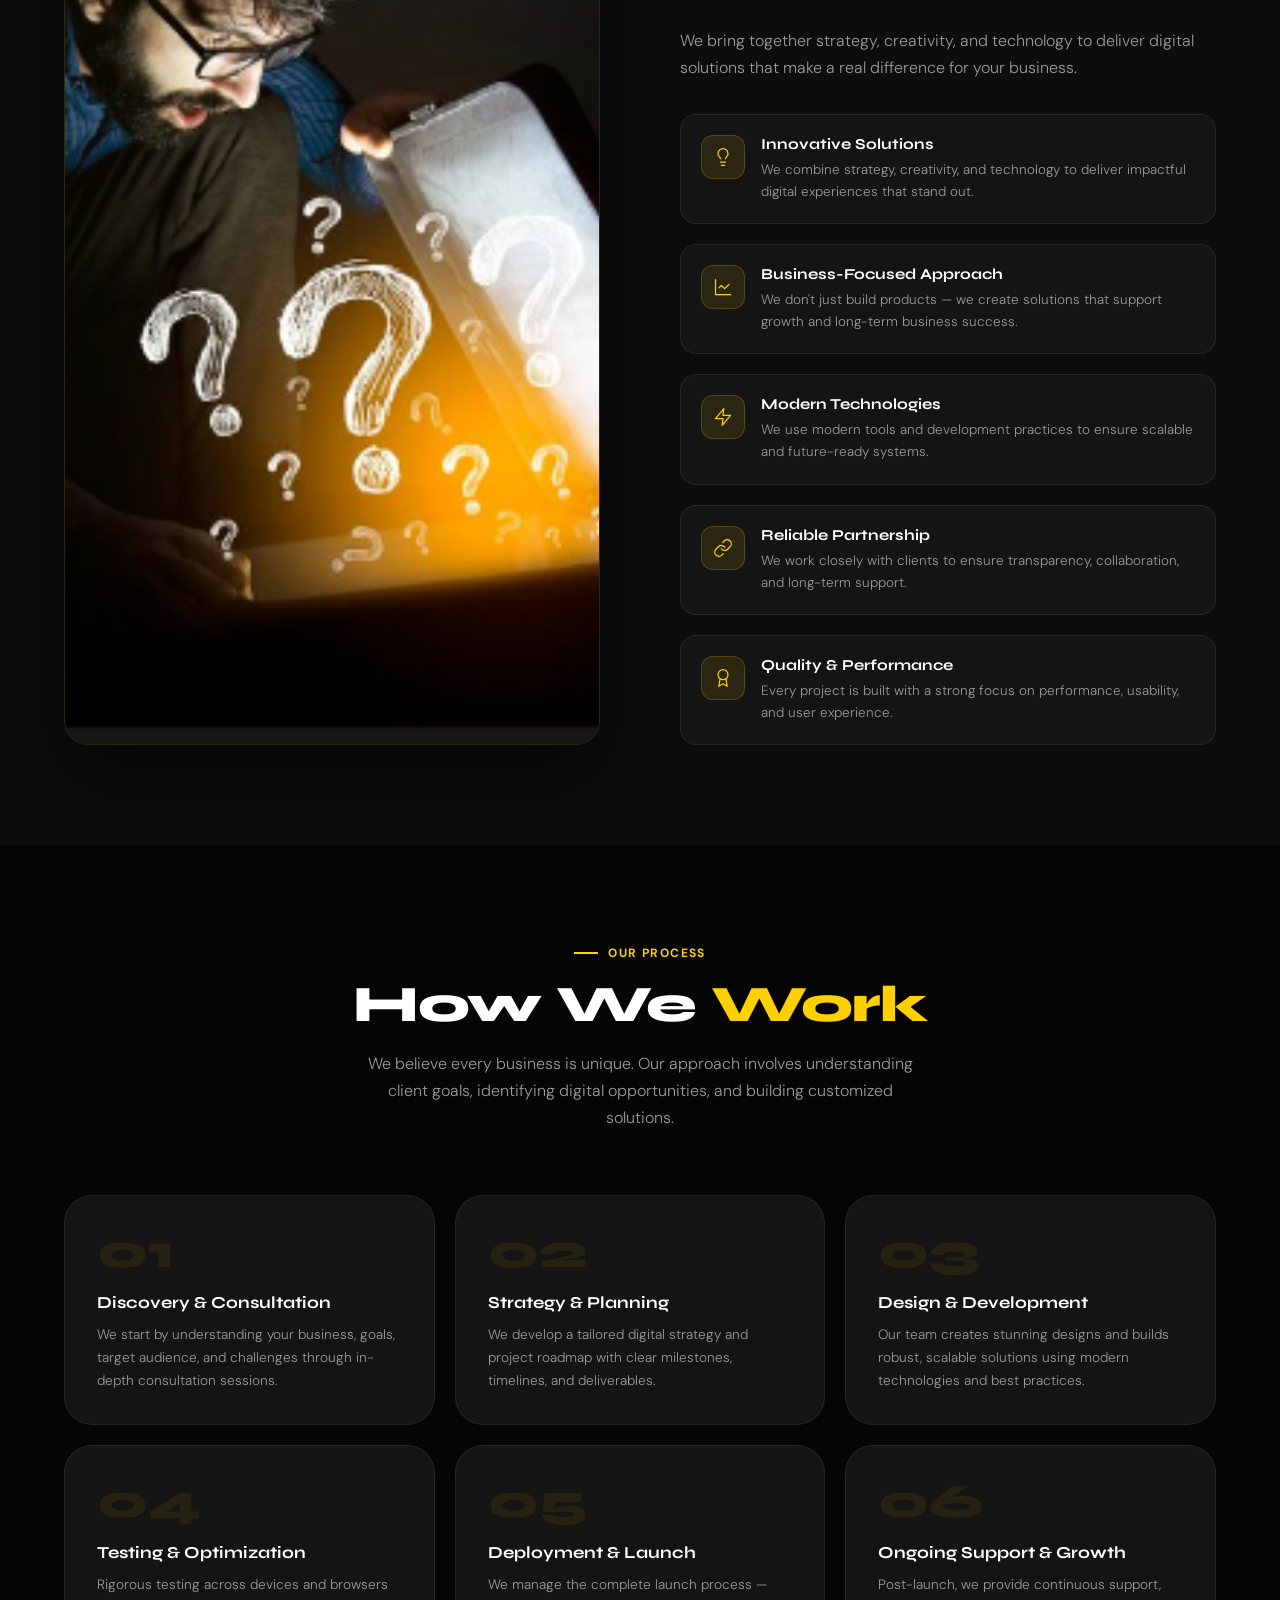
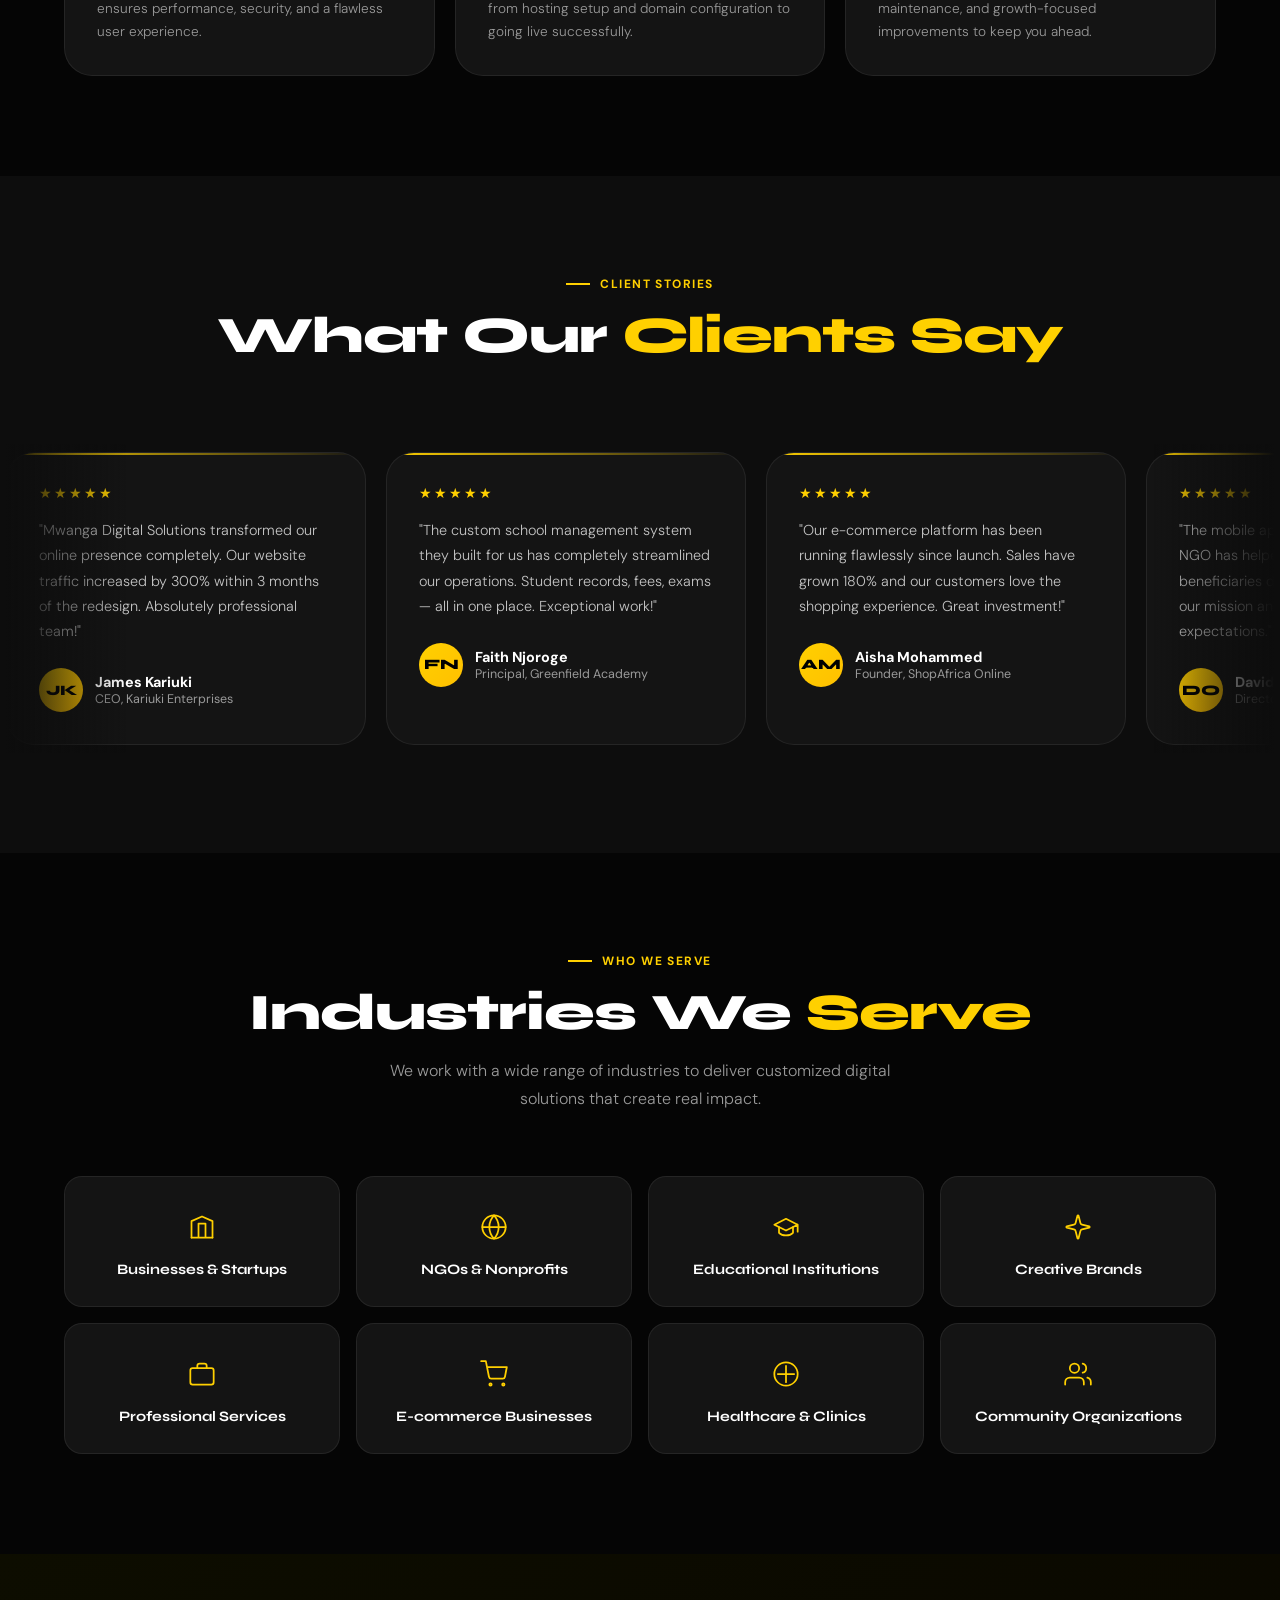
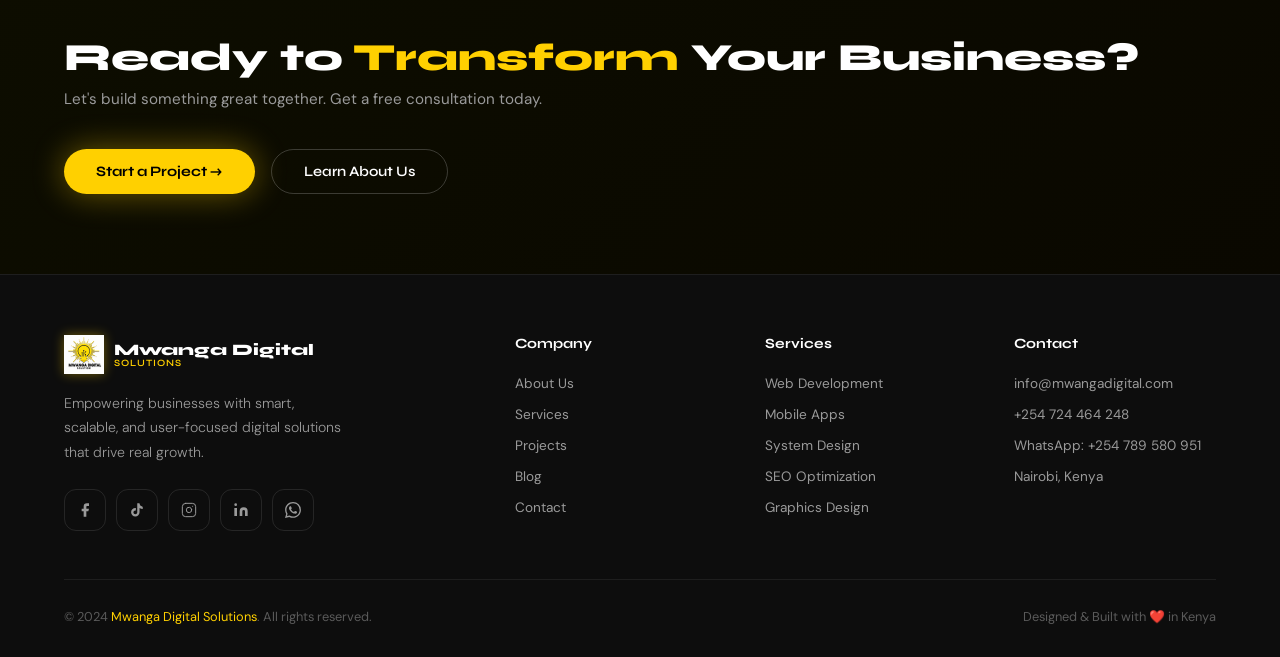
==== commit 0d58de86: "Rebuild mobile menu, fix responsiveness & hero text clipping - Replace hamburger menu with full-scre" ====
--- a/index.html
+++ b/index.html
@@ -161,6 +161,23 @@
   .approach-grid{grid-template-columns:1fr}
   .industries-grid{grid-template-columns:repeat(2,1fr)}
   .cta-strip-inner{flex-direction:column;text-align:center}
+  .hero-btns{flex-direction:column;align-items:center}
+  .hero-btns a{width:100%;max-width:280px;justify-content:center}
+  .cta-strip-btns{justify-content:center;width:100%}
+}
+@media(max-width:600px){
+  /* Scale hero text with vw so long words never overflow the slide container */
+  .hero-static,.hero-slide-word{font-size:clamp(1.3rem,6vw,2.4rem)}
+  .hero-slide-wrap{height:clamp(1.6rem,7.5vw,3rem)}
+  .hero-connector{font-size:clamp(0.95rem,3.2vw,1.5rem)}
+  .hero-badge{font-size:0.68rem;padding:5px 12px}
+  .hero-sub{font-size:0.9rem}
+}
+@media(max-width:480px){
+  .hero-inner{padding:100px 5% 56px}
+  .stats-grid{grid-template-columns:1fr 1fr}
+  .marquee-item{padding:0 24px;font-size:0.85rem}
+  .testimonial-card{width:300px}
 }
 </style>
 </head>
@@ -219,23 +236,60 @@
 
 <!-- MOBILE MENU -->
 <div id="mobile-menu">
-  <button class="mob-close" onclick="closeMobileMenu()">✕</button>
-  <a href="index.html" class="mob-link" onclick="closeMobileMenu()">Home</a>
-  <a href="about.html" class="mob-link" onclick="closeMobileMenu()">About</a>
-  <a href="services.html" class="mob-link">Services</a>
-  <div class="mob-dropdown">
-    <a href="services.html#web-design" onclick="closeMobileMenu()">Web Design & Development</a>
-    <a href="services.html#mobile-apps" onclick="closeMobileMenu()">Mobile App Development</a>
-    <a href="services.html#systems" onclick="closeMobileMenu()">System Development</a>
-    <a href="services.html#seo" onclick="closeMobileMenu()">SEO Optimization</a>
-    <a href="services.html#redesign" onclick="closeMobileMenu()">Website Redesign</a>
-    <a href="services.html#maintenance" onclick="closeMobileMenu()">Maintenance & Support</a>
-    <a href="services.html#graphics" onclick="closeMobileMenu()">Graphics Design</a>
-  </div>
-  <a href="projects.html" class="mob-link" onclick="closeMobileMenu()">Projects</a>
-  <a href="blog.html" class="mob-link" onclick="closeMobileMenu()">Blog</a>
-  <a href="contact.html" class="mob-link" onclick="closeMobileMenu()">Contact</a>
-  <a href="contact.html" class="btn-primary" onclick="closeMobileMenu()">Let's Talk →</a>
+  <div class="mm-top">
+    <a href="index.html" class="mm-logo" onclick="closeMobileMenu()">
+      <img src="assets/images/mwanga-logo.png" alt="Mwanga Digital Solutions Logo"/>
+      <div class="mm-logo-text">Mwanga Digital<span>Solutions</span></div>
+    </a>
+    <button class="mm-close" onclick="closeMobileMenu()" aria-label="Close menu">
+      <svg viewBox="0 0 24 24" fill="none" stroke="currentColor" stroke-width="2" stroke-linecap="round" stroke-linejoin="round"><path d="M18 6 6 18M6 6l12 12"/></svg>
+    </button>
+  </div>
+  <div class="mm-sep"></div>
+  <nav class="mm-nav">
+    <a href="index.html" class="mm-link active" onclick="closeMobileMenu()">
+      <span class="mm-num">01</span><span class="mm-label">Home</span>
+      <span class="mm-arr"><svg viewBox="0 0 24 24" fill="none" stroke="currentColor" stroke-width="1.8" stroke-linecap="round" stroke-linejoin="round"><path d="M7 17 17 7M7 7h10v10"/></svg></span>
+    </a>
+    <a href="about.html" class="mm-link" onclick="closeMobileMenu()">
+      <span class="mm-num">02</span><span class="mm-label">About</span>
+      <span class="mm-arr"><svg viewBox="0 0 24 24" fill="none" stroke="currentColor" stroke-width="1.8" stroke-linecap="round" stroke-linejoin="round"><path d="M7 17 17 7M7 7h10v10"/></svg></span>
+    </a>
+    <div class="mm-link mm-svc-wrap">
+      <div class="mm-svc-head" onclick="toggleServicesMenu()">
+        <span class="mm-num">03</span><span class="mm-label">Services</span>
+        <span class="mm-arr mm-svc-arr"><svg viewBox="0 0 24 24" fill="none" stroke="currentColor" stroke-width="2" stroke-linecap="round" stroke-linejoin="round"><path d="m6 9 6 6 6-6"/></svg></span>
+      </div>
+      <div class="mm-sub">
+        <a href="services.html#web-design" class="mm-sub-link" onclick="closeMobileMenu()"><span class="mm-sub-dot"></span>Web Design & Development</a>
+        <a href="services.html#mobile-apps" class="mm-sub-link" onclick="closeMobileMenu()"><span class="mm-sub-dot"></span>Mobile App Development</a>
+        <a href="services.html#systems" class="mm-sub-link" onclick="closeMobileMenu()"><span class="mm-sub-dot"></span>System Development</a>
+        <a href="services.html#seo" class="mm-sub-link" onclick="closeMobileMenu()"><span class="mm-sub-dot"></span>SEO Optimization</a>
+        <a href="services.html#redesign" class="mm-sub-link" onclick="closeMobileMenu()"><span class="mm-sub-dot"></span>Website Redesign</a>
+        <a href="services.html#maintenance" class="mm-sub-link" onclick="closeMobileMenu()"><span class="mm-sub-dot"></span>Maintenance & Support</a>
+        <a href="services.html#graphics" class="mm-sub-link" onclick="closeMobileMenu()"><span class="mm-sub-dot"></span>Graphics Design</a>
+      </div>
+    </div>
+    <a href="projects.html" class="mm-link" onclick="closeMobileMenu()">
+      <span class="mm-num">04</span><span class="mm-label">Projects</span>
+      <span class="mm-arr"><svg viewBox="0 0 24 24" fill="none" stroke="currentColor" stroke-width="1.8" stroke-linecap="round" stroke-linejoin="round"><path d="M7 17 17 7M7 7h10v10"/></svg></span>
+    </a>
+    <a href="blog.html" class="mm-link" onclick="closeMobileMenu()">
+      <span class="mm-num">05</span><span class="mm-label">Blog</span>
+      <span class="mm-arr"><svg viewBox="0 0 24 24" fill="none" stroke="currentColor" stroke-width="1.8" stroke-linecap="round" stroke-linejoin="round"><path d="M7 17 17 7M7 7h10v10"/></svg></span>
+    </a>
+    <a href="contact.html" class="mm-link" onclick="closeMobileMenu()">
+      <span class="mm-num">06</span><span class="mm-label">Contact</span>
+      <span class="mm-arr"><svg viewBox="0 0 24 24" fill="none" stroke="currentColor" stroke-width="1.8" stroke-linecap="round" stroke-linejoin="round"><path d="M7 17 17 7M7 7h10v10"/></svg></span>
+    </a>
+  </nav>
+  <div class="mm-foot">
+    <a href="contact.html" class="mm-cta" onclick="closeMobileMenu()">Let's Talk →</a>
+    <div class="mm-contacts">
+      <a href="tel:+254724464248" class="mm-contact"><svg viewBox="0 0 24 24" fill="none" stroke="currentColor" stroke-width="1.5" stroke-linecap="round" stroke-linejoin="round"><path d="M22 16.92v3a2 2 0 0 1-2.18 2 19.79 19.79 0 0 1-8.63-3.07A19.5 19.5 0 0 1 4.09 10a19.79 19.79 0 0 1-3.07-8.67A2 2 0 0 1 2.98 2h3a2 2 0 0 1 2 1.72 12.84 12.84 0 0 0 .7 2.81 2 2 0 0 1-.45 2.11L7 8a16 16 0 0 0 9 9l1.36-1.22a2 2 0 0 1 2.11-.45 12.84 12.84 0 0 0 2.81.7A2 2 0 0 1 22 16.92z"/></svg><span>+254 724 464248</span></a>
+      <a href="mailto:info@mwangadigital.com" class="mm-contact"><svg viewBox="0 0 24 24" fill="none" stroke="currentColor" stroke-width="1.5" stroke-linecap="round" stroke-linejoin="round"><rect x="2" y="4" width="20" height="16" rx="2"/><path d="m22 7-8.97 5.7a1.94 1.94 0 0 1-2.06 0L2 7"/></svg><span>info@mwangadigital.com</span></a>
+    </div>
+  </div>
 </div>
 
 <!-- ===== HERO ===== -->
--- a/assets/css/global.css
+++ b/assets/css/global.css
@@ -127,7 +127,10 @@
   box-shadow:0 0 36px rgba(255,208,0,0.6);
 }
 .nav-hamburger{display:none;flex-direction:column;gap:5px;cursor:pointer;padding:4px}
-.nav-hamburger span{display:block;width:24px;height:2px;background:var(--white);transition:all 0.3s}
+.nav-hamburger span{display:block;width:24px;height:2px;background:var(--white);transition:all 0.3s;transform-origin:center}
+.nav-hamburger.open span:nth-child(1){transform:translateY(7px) rotate(45deg)}
+.nav-hamburger.open span:nth-child(2){opacity:0;transform:scaleX(0)}
+.nav-hamburger.open span:nth-child(3){transform:translateY(-7px) rotate(-45deg)}
 
 /* ===== NAV DROPDOWN (Split) ===== */
 .has-dropdown{position:relative}
@@ -238,42 +241,223 @@
 }
 .nd-r-cta:hover{transform:scale(1.03);box-shadow:0 0 20px rgba(255,208,0,0.4)}
 
-/* Mobile dropdown inside mobile menu */
-.mob-dropdown{
-  display:flex;flex-direction:column;gap:2px;
-  width:100%;max-width:300px;
-  background:rgba(255,255,255,0.03);
-  border:1px solid rgba(255,255,255,0.05);
-  border-radius:16px;padding:8px;
-}
-.mob-dropdown a{
-  color:rgba(255,255,255,0.65);text-decoration:none;
-  font-size:0.9rem;font-weight:500;padding:9px 14px;
-  border-radius:10px;transition:all 0.2s;
+/* ===== MOBILE MENU — FULL SCREEN ===== */
+#mobile-menu{
+  position:fixed;inset:0;
+  z-index:999;
+  background:#060606;
+  display:flex;flex-direction:column;
+  overflow:hidden;
+  transform:translateX(100%);
+  transition:transform 0.55s cubic-bezier(0.76,0,0.24,1);
+}
+/* Gold glow orb */
+#mobile-menu::before{
+  content:'';position:absolute;
+  bottom:-15%;right:-15%;
+  width:480px;height:480px;
+  background:radial-gradient(circle,rgba(255,208,0,0.07) 0%,transparent 65%);
+  border-radius:50%;pointer-events:none;
+}
+/* Subtle dot grid */
+#mobile-menu::after{
+  content:'';position:absolute;inset:0;z-index:0;
+  background-image:radial-gradient(rgba(255,208,0,0.12) 1px,transparent 1px);
+  background-size:32px 32px;
+  opacity:0.35;pointer-events:none;
+}
+#mobile-menu.open{transform:translateX(0)}
+
+/* Animation keyframe — opacity only avoids compositor conflict with parent translateX */
+@keyframes mmFadeIn{
+  from{opacity:0}
+  to{opacity:1}
+}
+
+/* ── Top bar ── */
+.mm-top{
   display:flex;align-items:center;justify-content:space-between;
-}
-.mob-dropdown a::after{content:'→';font-size:0.7rem;opacity:0;transition:opacity 0.2s}
-.mob-dropdown a:hover{background:rgba(255,208,0,0.07);color:var(--gold)}
-.mob-dropdown a:hover::after{opacity:0.6}
-
-/* Mobile Menu */
-#mobile-menu{
-  display:none;position:fixed;inset:0;
-  background:rgba(5,5,5,0.97);z-index:999;
-  flex-direction:column;align-items:center;justify-content:center;gap:32px;
-}
-.mob-link{
-  color:var(--white);text-decoration:none;
-  font-family:var(--font-display);font-size:1.5rem;font-weight:700;
-  transition:color 0.3s;
-}
-.mob-link:hover{color:var(--gold)}
-.mob-close{
-  position:absolute;top:24px;right:5%;
-  background:none;border:none;color:var(--white);
-  font-size:2rem;cursor:pointer;transition:color 0.3s;
-}
-.mob-close:hover{color:var(--gold)}
+  padding:22px 6%;flex-shrink:0;
+  position:relative;z-index:2;
+}
+
+.mm-logo{display:flex;align-items:center;gap:10px;text-decoration:none}
+.mm-logo img{height:38px;width:38px;object-fit:contain;filter:drop-shadow(0 0 8px rgba(255,208,0,0.5))}
+.mm-logo-text{font-family:var(--font-display);font-weight:800;font-size:0.92rem;color:var(--white);line-height:1.1}
+.mm-logo-text span{color:var(--gold);display:block;font-size:0.58rem;font-weight:600;letter-spacing:0.12em;text-transform:uppercase}
+
+.mm-close{
+  width:44px;height:44px;border-radius:50%;
+  border:1px solid rgba(255,255,255,0.12);
+  background:rgba(255,255,255,0.04);
+  display:flex;align-items:center;justify-content:center;
+  cursor:pointer;color:var(--white);
+  transition:all 0.3s;
+}
+.mm-close:hover{border-color:rgba(255,208,0,0.4);background:rgba(255,208,0,0.08);color:var(--gold);transform:rotate(90deg)}
+.mm-close svg{width:18px;height:18px}
+
+/* Gold separator line */
+.mm-sep{
+  height:1px;margin:0 6%;flex-shrink:0;
+  background:linear-gradient(90deg,transparent,rgba(255,208,0,0.3) 40%,transparent);
+  position:relative;z-index:2;
+}
+
+/* ── Navigation ── */
+.mm-nav{
+  flex:1;overflow-y:auto;
+  padding:4px 0 8px;
+  position:relative;z-index:2;
+}
+.mm-nav::-webkit-scrollbar{display:none}
+
+/* Each link row */
+.mm-nav>.mm-link{
+  display:flex;align-items:center;
+  gap:14px;padding:11px 6%;
+  text-decoration:none;cursor:pointer;
+  border:none;background:none;width:100%;text-align:left;
+  position:relative;
+  opacity:0;
+  transition:background 0.2s;
+}
+.mm-nav>.mm-link:hover{background:rgba(255,255,255,0.025)}
+/* Active indicator */
+.mm-nav>.mm-link.active::before{
+  content:'';position:absolute;
+  left:0;top:22%;bottom:22%;
+  width:3px;background:var(--gold);
+  border-radius:0 2px 2px 0;
+}
+/* Staggered entrance — fade only, no transform to avoid compositor conflict */
+#mobile-menu.open .mm-nav>.mm-link:nth-child(1){animation:mmFadeIn 0.4s 0.12s ease both}
+#mobile-menu.open .mm-nav>.mm-link:nth-child(2){animation:mmFadeIn 0.4s 0.18s ease both}
+#mobile-menu.open .mm-nav>.mm-link:nth-child(3){animation:mmFadeIn 0.4s 0.24s ease both}
+#mobile-menu.open .mm-nav>.mm-link:nth-child(4){animation:mmFadeIn 0.4s 0.30s ease both}
+#mobile-menu.open .mm-nav>.mm-link:nth-child(5){animation:mmFadeIn 0.4s 0.36s ease both}
+#mobile-menu.open .mm-nav>.mm-link:nth-child(6){animation:mmFadeIn 0.4s 0.42s ease both}
+
+/* Link number */
+.mm-num{
+  font-family:var(--font-display);font-size:0.6rem;font-weight:700;
+  color:rgba(255,208,0,0.4);letter-spacing:0.1em;
+  min-width:22px;flex-shrink:0;
+  transition:color 0.2s;
+}
+.mm-nav>.mm-link:hover .mm-num,
+.mm-nav>.mm-link.active .mm-num{color:var(--gold)}
+
+/* Link label */
+.mm-label{
+  font-family:var(--font-display);
+  font-size:clamp(1.55rem,5vw,1.9rem);
+  font-weight:800;letter-spacing:-0.025em;line-height:1;
+  color:rgba(255,255,255,0.82);flex:1;
+  transition:color 0.2s;
+}
+.mm-nav>.mm-link:hover .mm-label,
+.mm-nav>.mm-link.active .mm-label{color:var(--white)}
+
+/* Arrow circle */
+.mm-arr{
+  width:38px;height:38px;border-radius:50%;
+  border:1px solid rgba(255,255,255,0.08);
+  display:flex;align-items:center;justify-content:center;
+  flex-shrink:0;
+  transition:all 0.3s;
+}
+.mm-arr svg{width:16px;height:16px;color:rgba(255,255,255,0.2);transition:color 0.3s}
+.mm-nav>.mm-link:not(.mm-svc-wrap):hover .mm-arr{
+  border-color:rgba(255,208,0,0.35);
+  background:rgba(255,208,0,0.07);
+  transform:rotate(-45deg);
+}
+.mm-nav>.mm-link:not(.mm-svc-wrap):hover .mm-arr svg{color:var(--gold)}
+
+/* ── Services accordion ── */
+.mm-svc-wrap{
+  flex-direction:column;
+  align-items:stretch;
+  padding:0;
+  cursor:default;
+  gap:0;
+}
+.mm-svc-head{
+  display:flex;align-items:center;
+  gap:14px;padding:11px 6%;
+  cursor:pointer;transition:background 0.2s;width:100%;
+}
+.mm-svc-head:hover{background:rgba(255,255,255,0.025)}
+.mm-svc-head:hover .mm-label{color:var(--white)}
+.mm-svc-head:hover .mm-num{color:var(--gold)}
+.mm-svc-arr{transition:transform 0.35s ease,border-color 0.3s,background 0.3s}
+.mm-svc-arr svg{color:rgba(255,255,255,0.25);transition:color 0.3s}
+.mm-svc-wrap.open .mm-svc-arr{
+  transform:rotate(180deg);
+  border-color:rgba(255,208,0,0.35);
+  background:rgba(255,208,0,0.07);
+}
+.mm-svc-wrap.open .mm-svc-arr svg{color:var(--gold)}
+.mm-svc-wrap.open .mm-svc-head .mm-label{color:var(--gold)}
+.mm-svc-wrap.open .mm-svc-head .mm-num{color:var(--gold)}
+
+/* Sub-panel */
+.mm-sub{
+  max-height:0;overflow:hidden;
+  transition:max-height 0.42s ease;
+  background:rgba(255,208,0,0.02);
+  border-top:1px solid transparent;
+  border-bottom:1px solid transparent;
+}
+.mm-svc-wrap.open .mm-sub{max-height:360px;border-color:rgba(255,255,255,0.04)}
+.mm-sub-link{
+  display:flex;align-items:center;gap:10px;
+  padding:9px 6% 9px calc(6% + 36px);
+  text-decoration:none;color:rgba(255,255,255,0.45);
+  font-size:0.9rem;font-weight:500;
+  transition:all 0.2s;
+}
+.mm-sub-link:hover{color:var(--gold);background:rgba(255,208,0,0.04);padding-left:calc(6% + 42px)}
+.mm-sub-dot{
+  width:4px;height:4px;border-radius:50%;
+  background:rgba(255,208,0,0.3);flex-shrink:0;
+  transition:background 0.2s;
+}
+.mm-sub-link:hover .mm-sub-dot{background:var(--gold)}
+
+/* ── Footer ── */
+.mm-foot{
+  padding:18px 6% 30px;
+  border-top:1px solid rgba(255,255,255,0.05);
+  flex-shrink:0;position:relative;z-index:2;
+  opacity:0;
+}
+#mobile-menu.open .mm-foot{animation:mmFadeIn 0.4s 0.46s ease both}
+.mm-cta{
+  display:flex;align-items:center;justify-content:center;gap:8px;
+  width:100%;background:var(--gold);color:#000;
+  font-family:var(--font-display);font-weight:800;font-size:0.95rem;
+  padding:15px;border-radius:100px;text-decoration:none;
+  letter-spacing:0.03em;
+  transition:all 0.25s;
+  box-shadow:0 0 28px rgba(255,208,0,0.35);
+  margin-bottom:16px;
+}
+.mm-cta:hover{transform:translateY(-2px);box-shadow:0 0 44px rgba(255,208,0,0.55)}
+.mm-contacts{
+  display:flex;gap:12px;flex-wrap:wrap;
+  padding-top:14px;border-top:1px solid rgba(255,255,255,0.04);
+}
+.mm-contact{
+  display:flex;align-items:center;gap:6px;
+  font-size:0.72rem;color:rgba(255,255,255,0.32);
+  text-decoration:none;transition:color 0.2s;
+  flex:1;min-width:0;overflow:hidden;
+}
+.mm-contact:hover{color:var(--gold)}
+.mm-contact svg{width:12px;height:12px;flex-shrink:0}
+.mm-contact span{white-space:nowrap;overflow:hidden;text-overflow:ellipsis}
 
 /* ===== FOOTER ===== */
 footer{
@@ -468,8 +652,20 @@
   .nav-hamburger{display:flex}
   .footer-inner{grid-template-columns:1fr 1fr;gap:36px}
   .footer-bottom{flex-direction:column;gap:12px;text-align:center}
+  #cursor,#cursor-trail{display:none}
+  body{cursor:auto}
+}
+@media(max-width:768px){
+  section{padding:72px 5%}
+  .section-header{margin-bottom:48px}
 }
 @media(max-width:600px){
   .footer-inner{grid-template-columns:1fr}
   .page-hero{padding:130px 5% 60px}
 }
+@media(max-width:480px){
+  section{padding:56px 5%}
+  .section-header{margin-bottom:36px}
+  .btn-primary,.btn-secondary{padding:12px 22px;font-size:0.85rem}
+  .page-hero{padding:100px 5% 48px}
+}
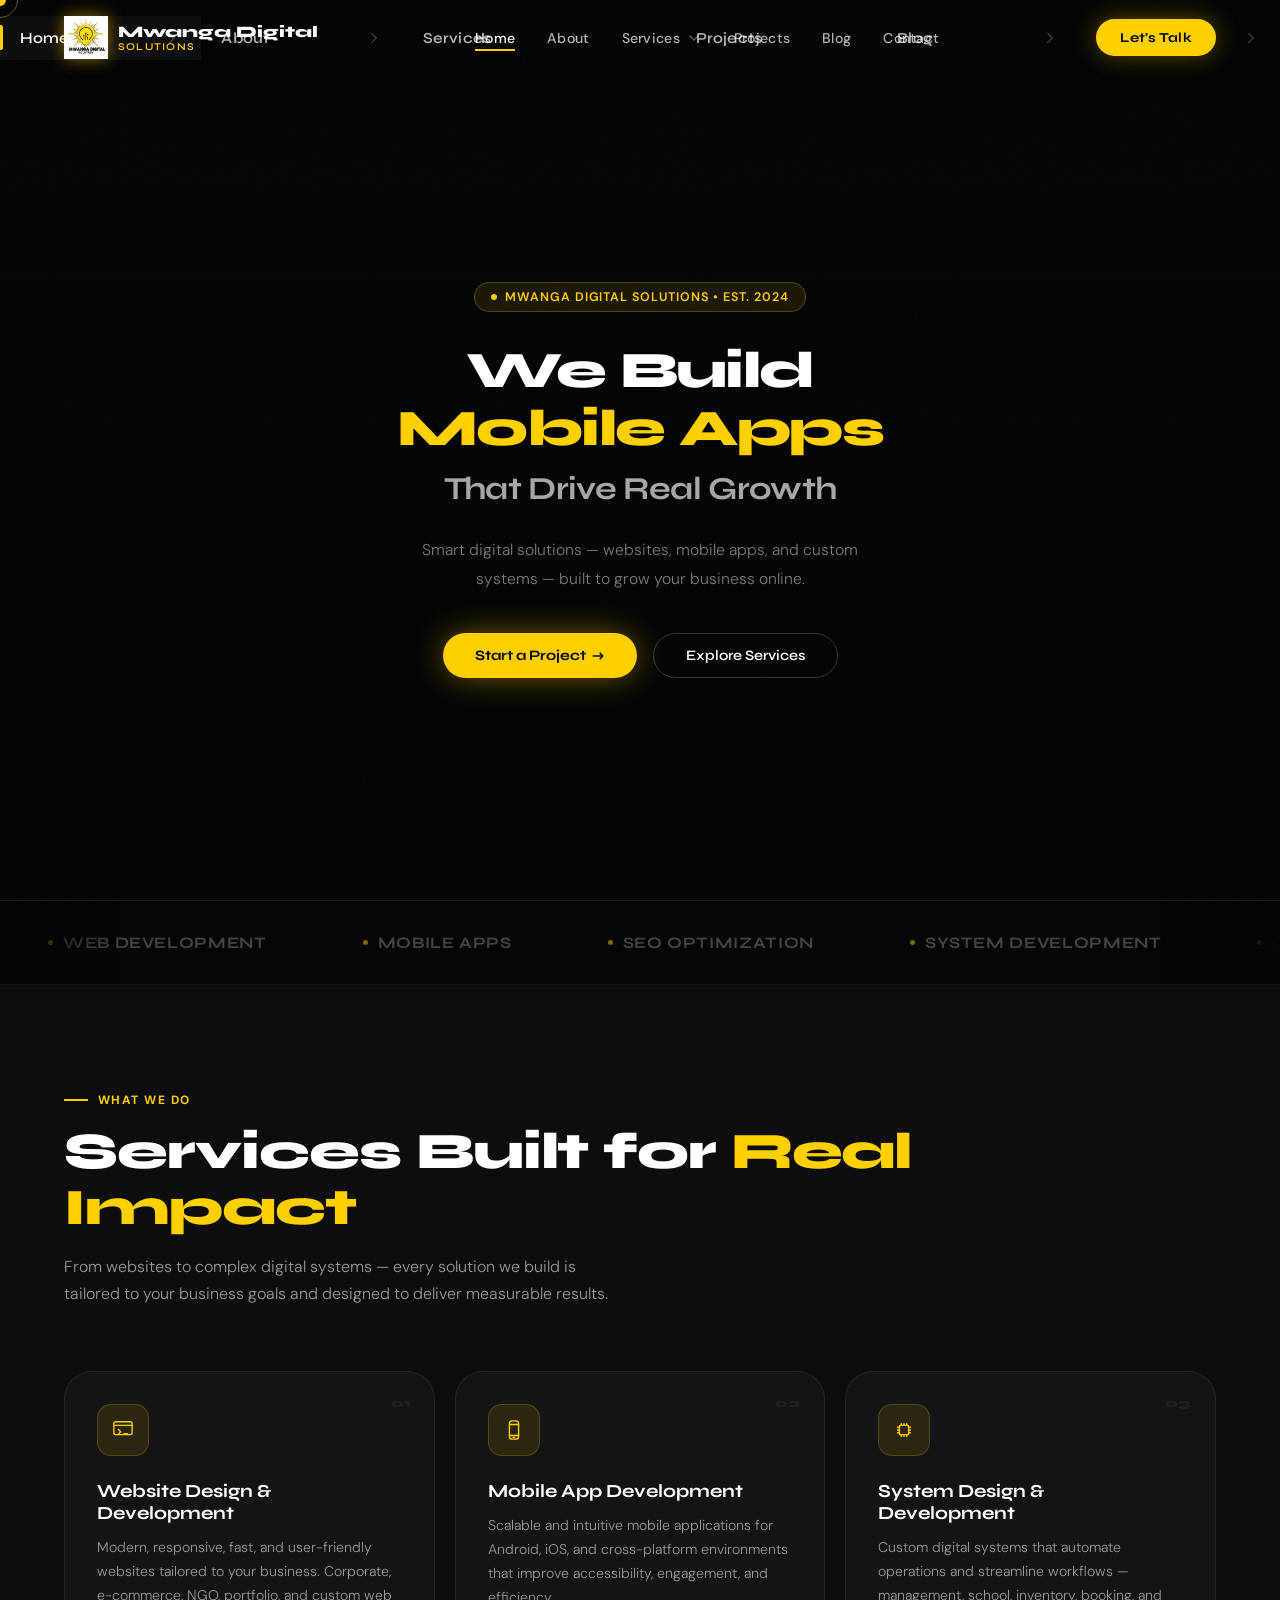
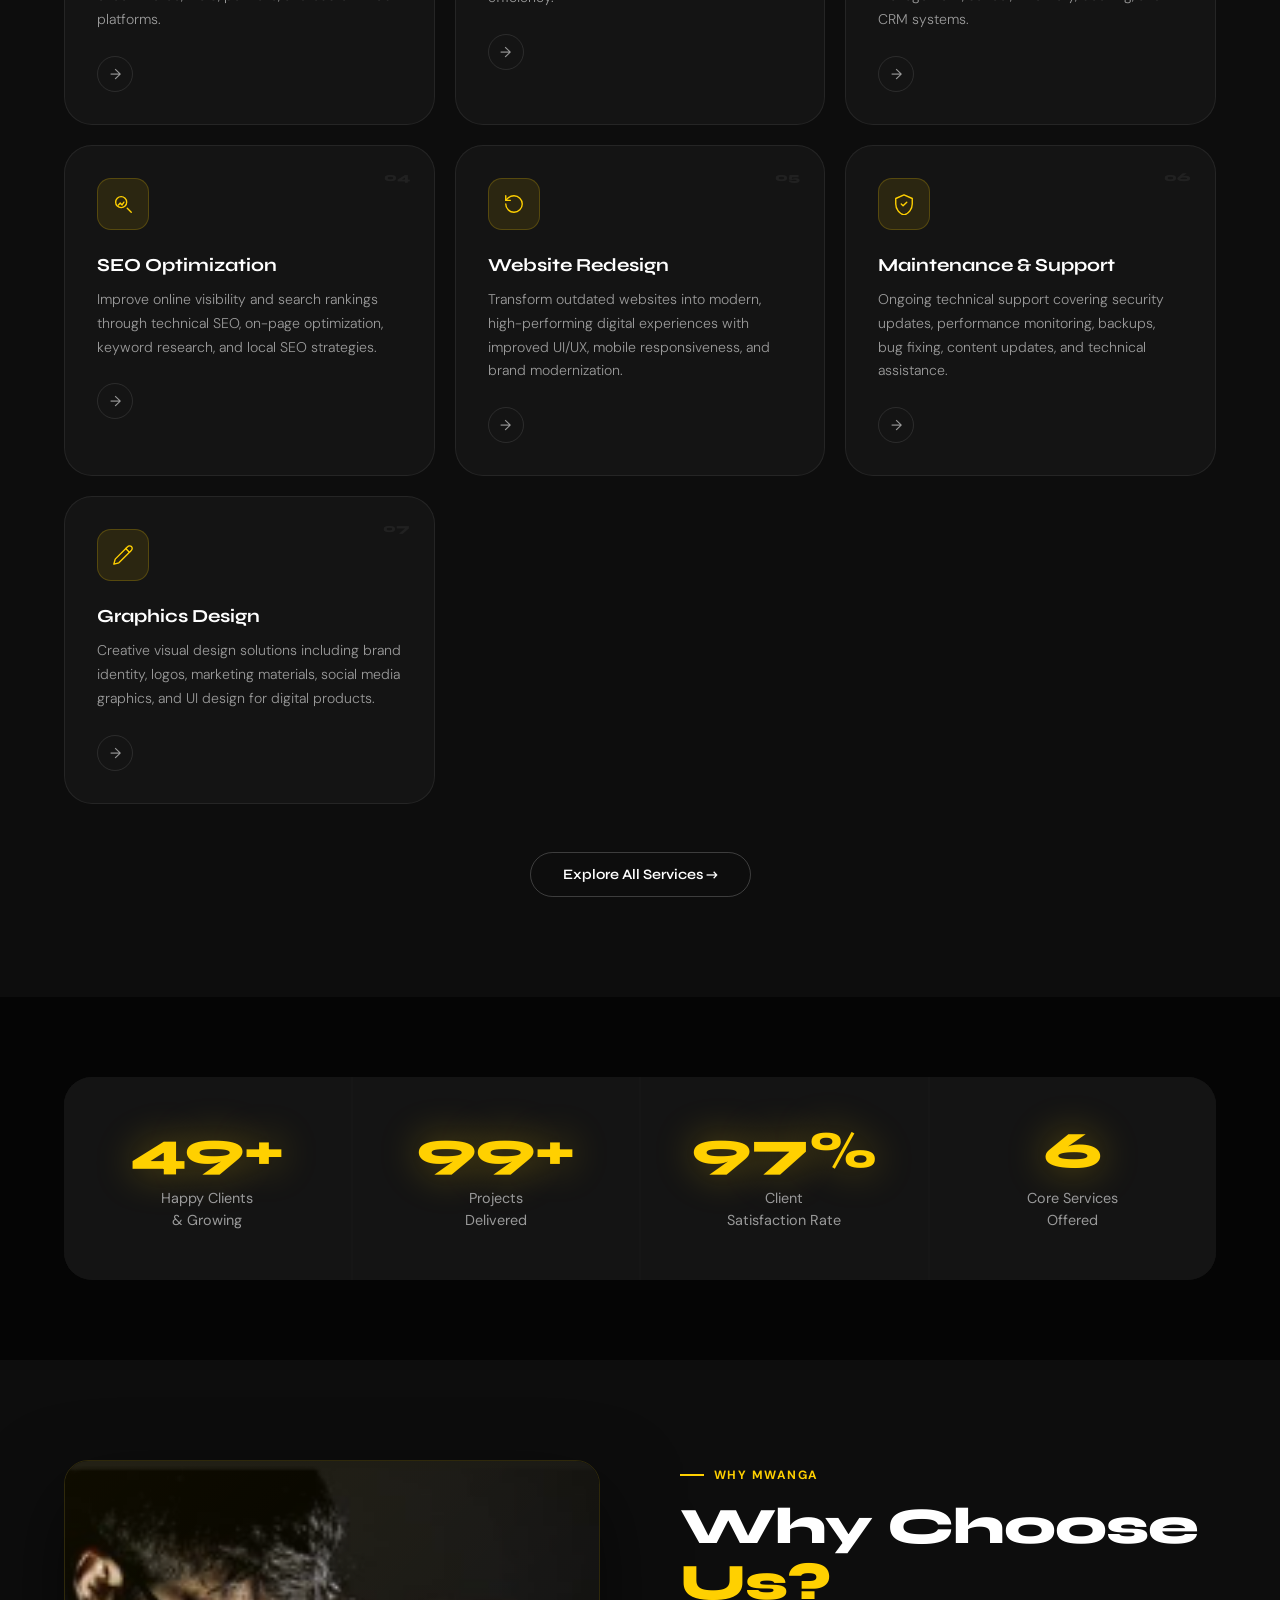
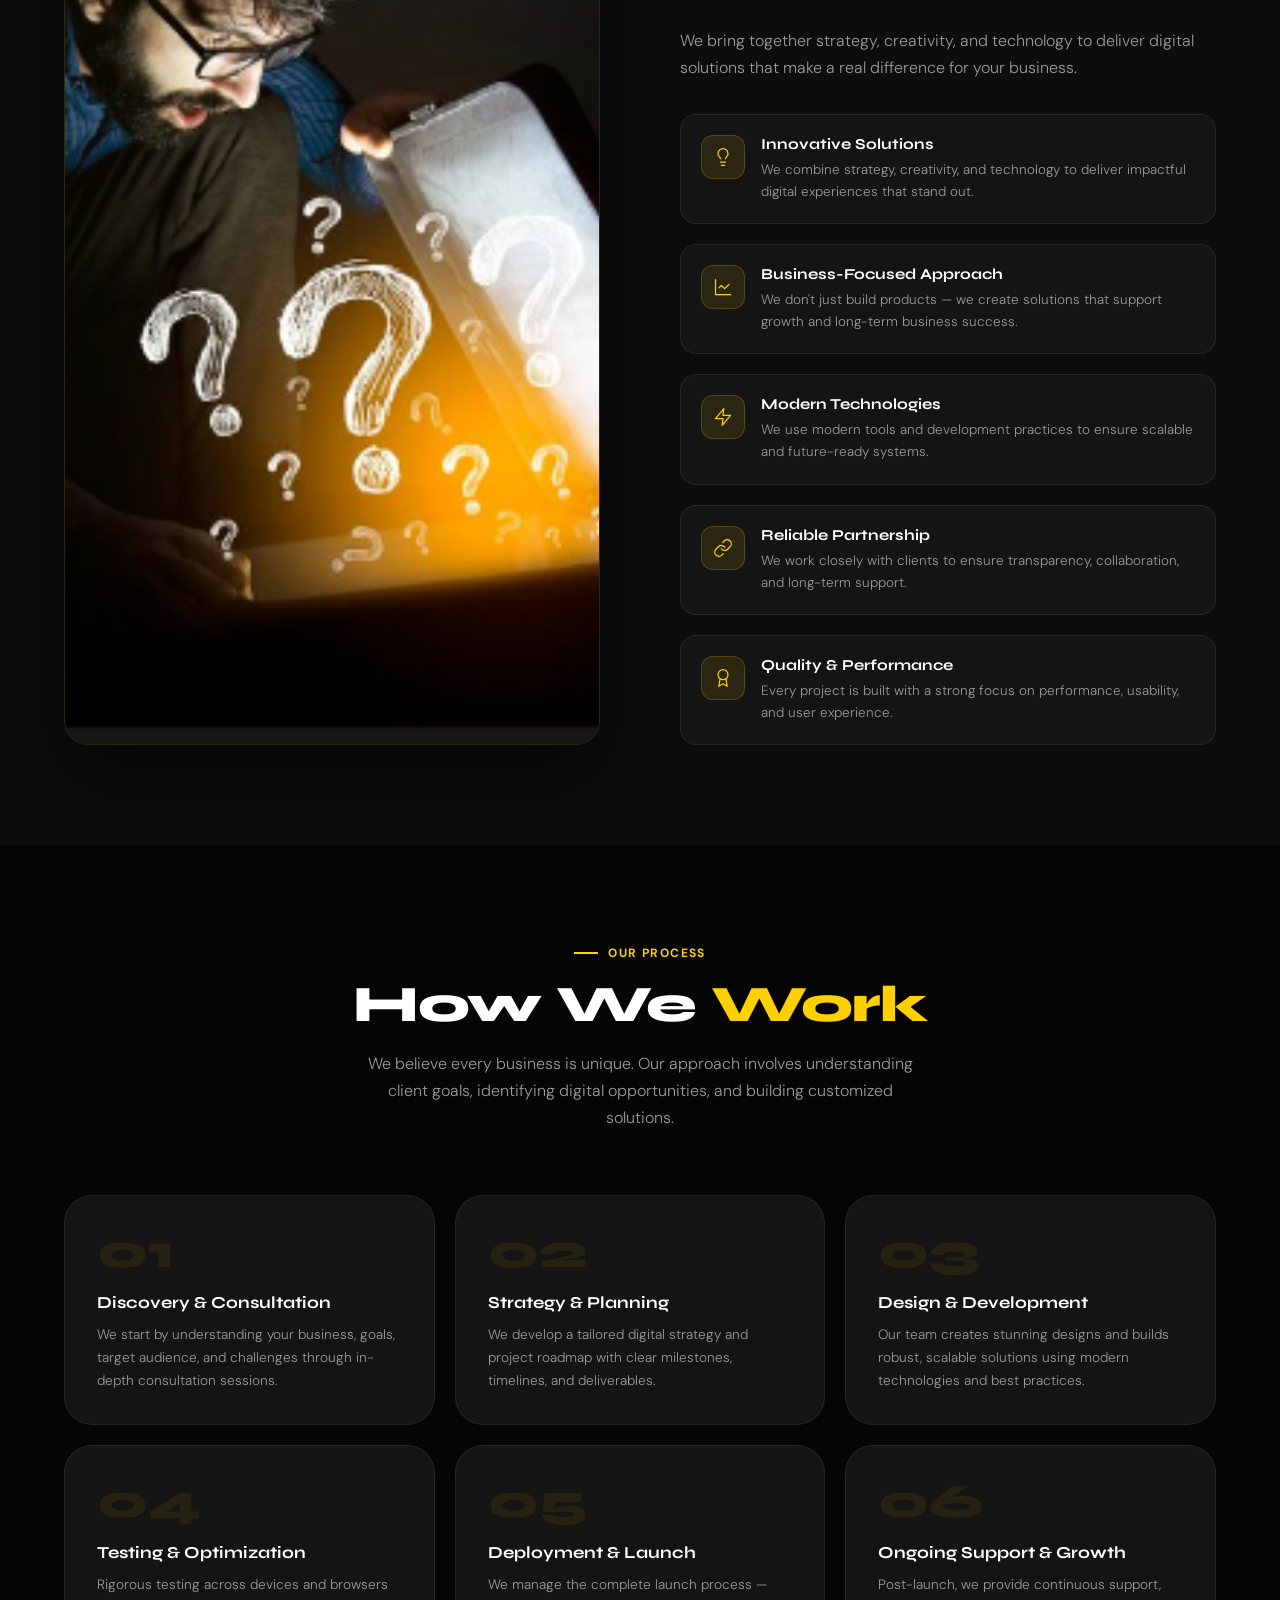
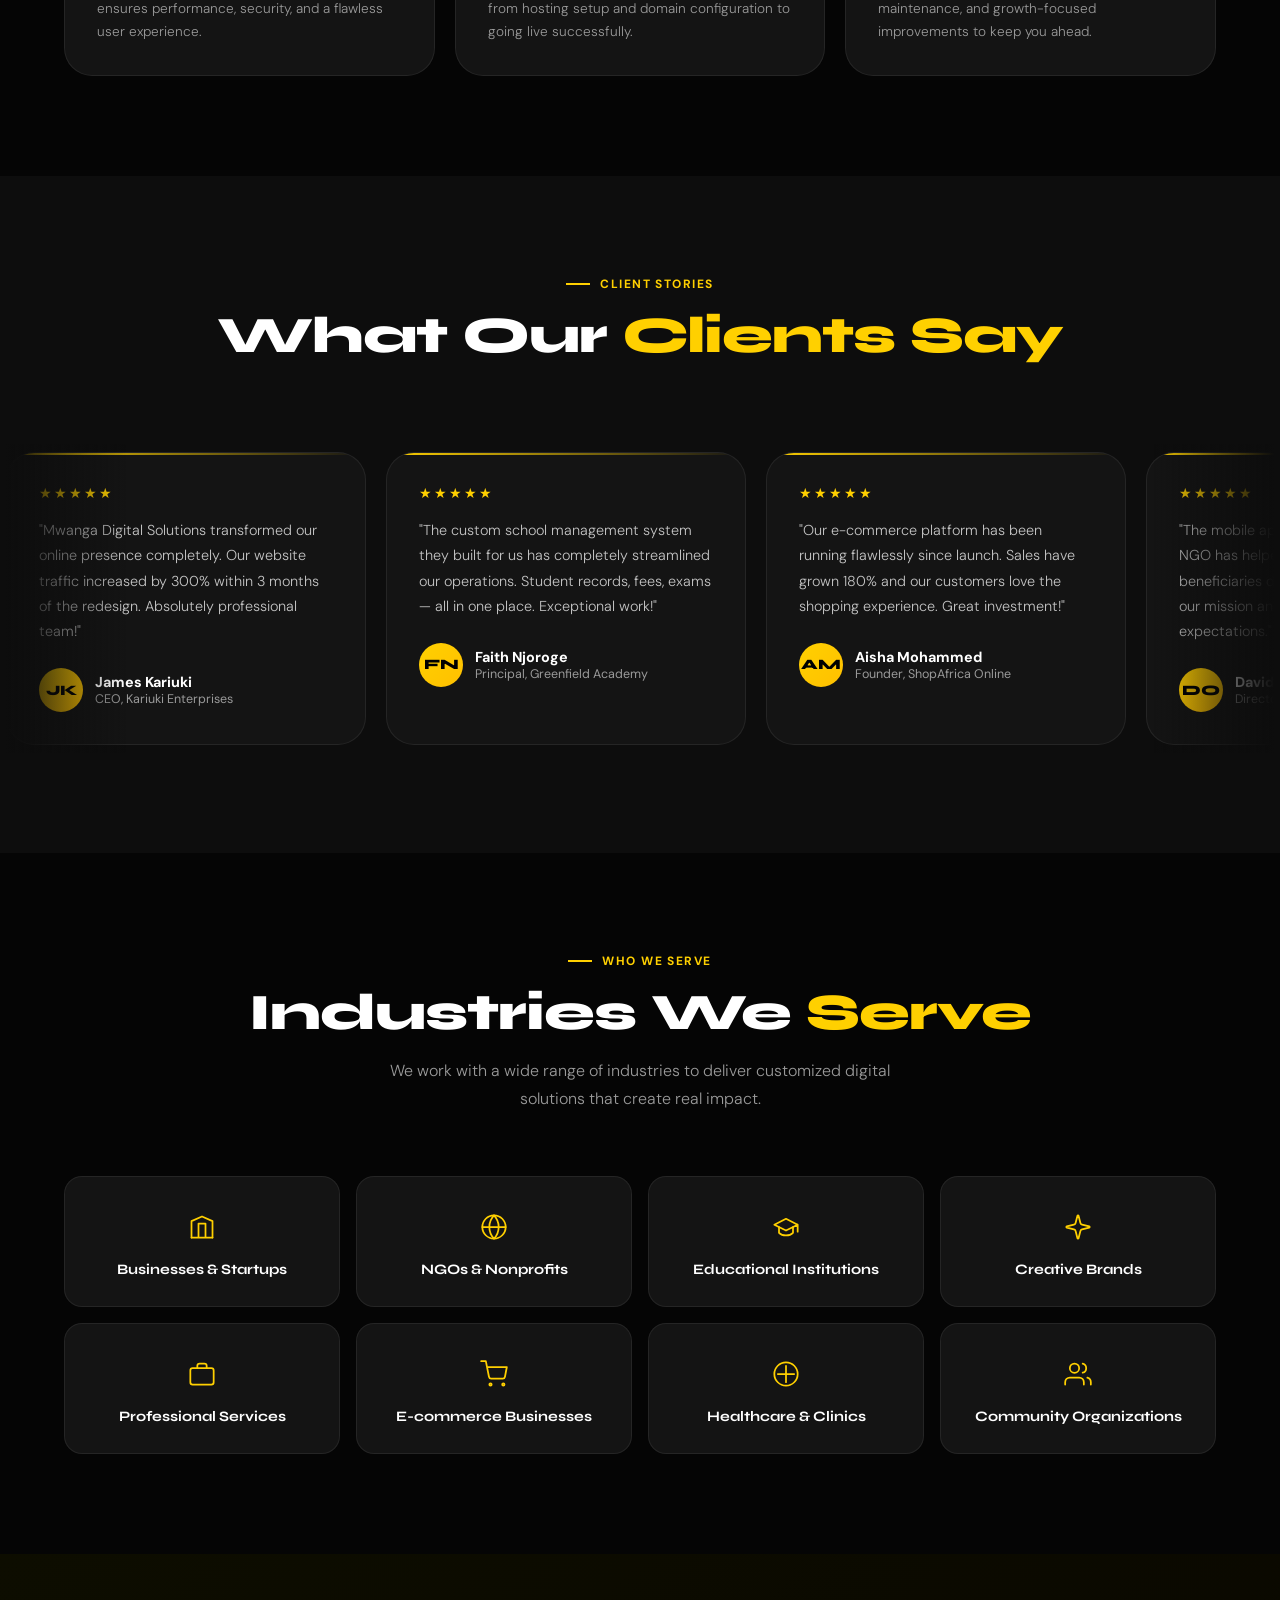
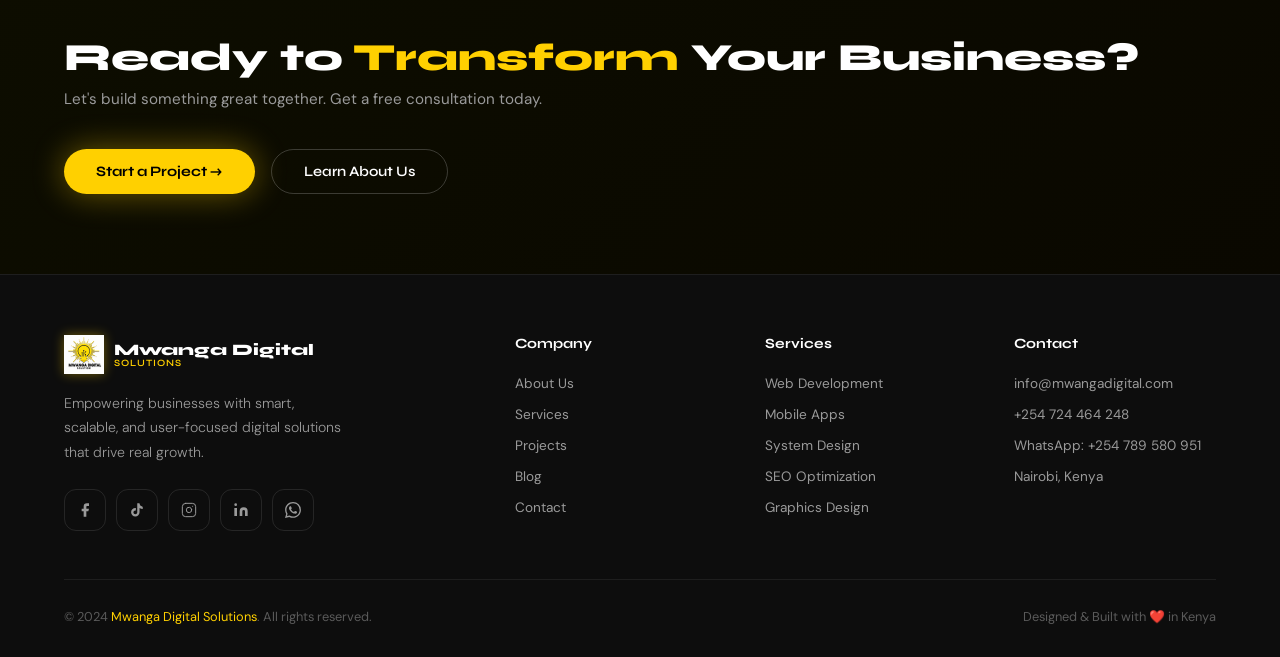
==== commit 1b8086aa: "Replace mobile menu with standard modern side drawer - Side panel slides in from right (85vw wide, m" ====
--- a/index.html
+++ b/index.html
@@ -234,60 +234,42 @@
   </div>
 </nav>
 
+<!-- MOBILE MENU OVERLAY -->
+<div id="mob-overlay" onclick="closeMobileMenu()"></div>
 <!-- MOBILE MENU -->
 <div id="mobile-menu">
-  <div class="mm-top">
-    <a href="index.html" class="mm-logo" onclick="closeMobileMenu()">
-      <img src="assets/images/mwanga-logo.png" alt="Mwanga Digital Solutions Logo"/>
-      <div class="mm-logo-text">Mwanga Digital<span>Solutions</span></div>
+  <div class="mob-head">
+    <a href="index.html" class="mob-logo-wrap" onclick="closeMobileMenu()">
+      <img src="assets/images/mwanga-logo.png" alt="Mwanga Digital Solutions"/>
+      <div class="mob-logo-name">Mwanga Digital<span class="mob-logo-sub">Solutions</span></div>
     </a>
-    <button class="mm-close" onclick="closeMobileMenu()" aria-label="Close menu">
+    <button class="mob-x-btn" onclick="closeMobileMenu()" aria-label="Close menu">
       <svg viewBox="0 0 24 24" fill="none" stroke="currentColor" stroke-width="2" stroke-linecap="round" stroke-linejoin="round"><path d="M18 6 6 18M6 6l12 12"/></svg>
     </button>
   </div>
-  <div class="mm-sep"></div>
-  <nav class="mm-nav">
-    <a href="index.html" class="mm-link active" onclick="closeMobileMenu()">
-      <span class="mm-num">01</span><span class="mm-label">Home</span>
-      <span class="mm-arr"><svg viewBox="0 0 24 24" fill="none" stroke="currentColor" stroke-width="1.8" stroke-linecap="round" stroke-linejoin="round"><path d="M7 17 17 7M7 7h10v10"/></svg></span>
-    </a>
-    <a href="about.html" class="mm-link" onclick="closeMobileMenu()">
-      <span class="mm-num">02</span><span class="mm-label">About</span>
-      <span class="mm-arr"><svg viewBox="0 0 24 24" fill="none" stroke="currentColor" stroke-width="1.8" stroke-linecap="round" stroke-linejoin="round"><path d="M7 17 17 7M7 7h10v10"/></svg></span>
-    </a>
-    <div class="mm-link mm-svc-wrap">
-      <div class="mm-svc-head" onclick="toggleServicesMenu()">
-        <span class="mm-num">03</span><span class="mm-label">Services</span>
-        <span class="mm-arr mm-svc-arr"><svg viewBox="0 0 24 24" fill="none" stroke="currentColor" stroke-width="2" stroke-linecap="round" stroke-linejoin="round"><path d="m6 9 6 6 6-6"/></svg></span>
-      </div>
-      <div class="mm-sub">
-        <a href="services.html#web-design" class="mm-sub-link" onclick="closeMobileMenu()"><span class="mm-sub-dot"></span>Web Design & Development</a>
-        <a href="services.html#mobile-apps" class="mm-sub-link" onclick="closeMobileMenu()"><span class="mm-sub-dot"></span>Mobile App Development</a>
-        <a href="services.html#systems" class="mm-sub-link" onclick="closeMobileMenu()"><span class="mm-sub-dot"></span>System Development</a>
-        <a href="services.html#seo" class="mm-sub-link" onclick="closeMobileMenu()"><span class="mm-sub-dot"></span>SEO Optimization</a>
-        <a href="services.html#redesign" class="mm-sub-link" onclick="closeMobileMenu()"><span class="mm-sub-dot"></span>Website Redesign</a>
-        <a href="services.html#maintenance" class="mm-sub-link" onclick="closeMobileMenu()"><span class="mm-sub-dot"></span>Maintenance & Support</a>
-        <a href="services.html#graphics" class="mm-sub-link" onclick="closeMobileMenu()"><span class="mm-sub-dot"></span>Graphics Design</a>
-      </div>
-    </div>
-    <a href="projects.html" class="mm-link" onclick="closeMobileMenu()">
-      <span class="mm-num">04</span><span class="mm-label">Projects</span>
-      <span class="mm-arr"><svg viewBox="0 0 24 24" fill="none" stroke="currentColor" stroke-width="1.8" stroke-linecap="round" stroke-linejoin="round"><path d="M7 17 17 7M7 7h10v10"/></svg></span>
-    </a>
-    <a href="blog.html" class="mm-link" onclick="closeMobileMenu()">
-      <span class="mm-num">05</span><span class="mm-label">Blog</span>
-      <span class="mm-arr"><svg viewBox="0 0 24 24" fill="none" stroke="currentColor" stroke-width="1.8" stroke-linecap="round" stroke-linejoin="round"><path d="M7 17 17 7M7 7h10v10"/></svg></span>
-    </a>
-    <a href="contact.html" class="mm-link" onclick="closeMobileMenu()">
-      <span class="mm-num">06</span><span class="mm-label">Contact</span>
-      <span class="mm-arr"><svg viewBox="0 0 24 24" fill="none" stroke="currentColor" stroke-width="1.8" stroke-linecap="round" stroke-linejoin="round"><path d="M7 17 17 7M7 7h10v10"/></svg></span>
-    </a>
+  <nav class="mob-nav">
+    <a href="index.html" class="mob-link active" onclick="closeMobileMenu()">Home<svg class="mob-chevron" viewBox="0 0 24 24" fill="none" stroke="currentColor" stroke-width="2" stroke-linecap="round" stroke-linejoin="round"><path d="m9 18 6-6-6-6"/></svg></a>
+    <a href="about.html" class="mob-link" onclick="closeMobileMenu()">About<svg class="mob-chevron" viewBox="0 0 24 24" fill="none" stroke="currentColor" stroke-width="2" stroke-linecap="round" stroke-linejoin="round"><path d="m9 18 6-6-6-6"/></svg></a>
+    <button class="mob-link mob-svc-toggle" onclick="toggleServicesMenu()">Services<svg class="mob-chevron mob-svc-chevron" viewBox="0 0 24 24" fill="none" stroke="currentColor" stroke-width="2" stroke-linecap="round" stroke-linejoin="round"><path d="m9 18 6-6-6-6"/></svg></button>
+    <div class="mob-svc-panel">
+      <a href="services.html#web-design" class="mob-svc-item" onclick="closeMobileMenu()"><span class="mob-svc-dot"></span>Web Design & Development</a>
+      <a href="services.html#mobile-apps" class="mob-svc-item" onclick="closeMobileMenu()"><span class="mob-svc-dot"></span>Mobile App Development</a>
+      <a href="services.html#systems" class="mob-svc-item" onclick="closeMobileMenu()"><span class="mob-svc-dot"></span>System Development</a>
+      <a href="services.html#seo" class="mob-svc-item" onclick="closeMobileMenu()"><span class="mob-svc-dot"></span>SEO Optimization</a>
+      <a href="services.html#redesign" class="mob-svc-item" onclick="closeMobileMenu()"><span class="mob-svc-dot"></span>Website Redesign</a>
+      <a href="services.html#maintenance" class="mob-svc-item" onclick="closeMobileMenu()"><span class="mob-svc-dot"></span>Maintenance & Support</a>
+      <a href="services.html#graphics" class="mob-svc-item" onclick="closeMobileMenu()"><span class="mob-svc-dot"></span>Graphics Design</a>
+    </div>
+    <div class="mob-divider"></div>
+    <a href="projects.html" class="mob-link" onclick="closeMobileMenu()">Projects<svg class="mob-chevron" viewBox="0 0 24 24" fill="none" stroke="currentColor" stroke-width="2" stroke-linecap="round" stroke-linejoin="round"><path d="m9 18 6-6-6-6"/></svg></a>
+    <a href="blog.html" class="mob-link" onclick="closeMobileMenu()">Blog<svg class="mob-chevron" viewBox="0 0 24 24" fill="none" stroke="currentColor" stroke-width="2" stroke-linecap="round" stroke-linejoin="round"><path d="m9 18 6-6-6-6"/></svg></a>
+    <a href="contact.html" class="mob-link" onclick="closeMobileMenu()">Contact<svg class="mob-chevron" viewBox="0 0 24 24" fill="none" stroke="currentColor" stroke-width="2" stroke-linecap="round" stroke-linejoin="round"><path d="m9 18 6-6-6-6"/></svg></a>
   </nav>
-  <div class="mm-foot">
-    <a href="contact.html" class="mm-cta" onclick="closeMobileMenu()">Let's Talk →</a>
-    <div class="mm-contacts">
-      <a href="tel:+254724464248" class="mm-contact"><svg viewBox="0 0 24 24" fill="none" stroke="currentColor" stroke-width="1.5" stroke-linecap="round" stroke-linejoin="round"><path d="M22 16.92v3a2 2 0 0 1-2.18 2 19.79 19.79 0 0 1-8.63-3.07A19.5 19.5 0 0 1 4.09 10a19.79 19.79 0 0 1-3.07-8.67A2 2 0 0 1 2.98 2h3a2 2 0 0 1 2 1.72 12.84 12.84 0 0 0 .7 2.81 2 2 0 0 1-.45 2.11L7 8a16 16 0 0 0 9 9l1.36-1.22a2 2 0 0 1 2.11-.45 12.84 12.84 0 0 0 2.81.7A2 2 0 0 1 22 16.92z"/></svg><span>+254 724 464248</span></a>
-      <a href="mailto:info@mwangadigital.com" class="mm-contact"><svg viewBox="0 0 24 24" fill="none" stroke="currentColor" stroke-width="1.5" stroke-linecap="round" stroke-linejoin="round"><rect x="2" y="4" width="20" height="16" rx="2"/><path d="m22 7-8.97 5.7a1.94 1.94 0 0 1-2.06 0L2 7"/></svg><span>info@mwangadigital.com</span></a>
+  <div class="mob-foot">
+    <a href="contact.html" class="mob-cta" onclick="closeMobileMenu()">Let's Talk →</a>
+    <div class="mob-contacts">
+      <a href="tel:+254724464248" class="mob-contact-link"><svg viewBox="0 0 24 24" fill="none" stroke="currentColor" stroke-width="1.5" stroke-linecap="round" stroke-linejoin="round"><path d="M22 16.92v3a2 2 0 0 1-2.18 2 19.79 19.79 0 0 1-8.63-3.07A19.5 19.5 0 0 1 4.09 10a19.79 19.79 0 0 1-3.07-8.67A2 2 0 0 1 2.98 2h3a2 2 0 0 1 2 1.72 12.84 12.84 0 0 0 .7 2.81 2 2 0 0 1-.45 2.11L7 8a16 16 0 0 0 9 9l1.36-1.22a2 2 0 0 1 2.11-.45 12.84 12.84 0 0 0 2.81.7A2 2 0 0 1 22 16.92z"/></svg>+254 724 464248</a>
+      <a href="mailto:info@mwangadigital.com" class="mob-contact-link"><svg viewBox="0 0 24 24" fill="none" stroke="currentColor" stroke-width="1.5" stroke-linecap="round" stroke-linejoin="round"><rect x="2" y="4" width="20" height="16" rx="2"/><path d="m22 7-8.97 5.7a1.94 1.94 0 0 1-2.06 0L2 7"/></svg>info@mwangadigital.com</a>
     </div>
   </div>
 </div>
--- a/assets/css/global.css
+++ b/assets/css/global.css
@@ -241,223 +241,137 @@
 }
 .nd-r-cta:hover{transform:scale(1.03);box-shadow:0 0 20px rgba(255,208,0,0.4)}
 
-/* ===== MOBILE MENU — FULL SCREEN ===== */
+/* ===== MOBILE MENU ===== */
+/* Backdrop overlay */
+#mob-overlay{
+  display:none;position:fixed;inset:0;
+  background:rgba(0,0,0,0.55);
+  backdrop-filter:blur(3px);-webkit-backdrop-filter:blur(3px);
+  z-index:998;opacity:0;transition:opacity 0.3s ease;
+}
+#mob-overlay.open{opacity:1}
+
+/* Side drawer panel */
 #mobile-menu{
-  position:fixed;inset:0;
-  z-index:999;
-  background:#060606;
-  display:flex;flex-direction:column;
+  position:fixed;top:0;right:-100%;
+  width:min(320px,85vw);
+  height:100dvh;height:100vh;
+  background:#0d0d0d;
+  border-left:1px solid rgba(255,208,0,0.12);
+  z-index:999;display:flex;flex-direction:column;
   overflow:hidden;
-  transform:translateX(100%);
-  transition:transform 0.55s cubic-bezier(0.76,0,0.24,1);
-}
-/* Gold glow orb */
-#mobile-menu::before{
-  content:'';position:absolute;
-  bottom:-15%;right:-15%;
-  width:480px;height:480px;
-  background:radial-gradient(circle,rgba(255,208,0,0.07) 0%,transparent 65%);
-  border-radius:50%;pointer-events:none;
-}
-/* Subtle dot grid */
-#mobile-menu::after{
-  content:'';position:absolute;inset:0;z-index:0;
-  background-image:radial-gradient(rgba(255,208,0,0.12) 1px,transparent 1px);
-  background-size:32px 32px;
-  opacity:0.35;pointer-events:none;
-}
-#mobile-menu.open{transform:translateX(0)}
-
-/* Animation keyframe — opacity only avoids compositor conflict with parent translateX */
-@keyframes mmFadeIn{
-  from{opacity:0}
-  to{opacity:1}
-}
-
-/* ── Top bar ── */
-.mm-top{
+  transition:right 0.35s cubic-bezier(0.25,0.46,0.45,0.94);
+  box-shadow:-16px 0 56px rgba(0,0,0,0.7);
+}
+#mobile-menu.open{right:0}
+
+/* Header row */
+.mob-head{
   display:flex;align-items:center;justify-content:space-between;
-  padding:22px 6%;flex-shrink:0;
-  position:relative;z-index:2;
-}
-
-.mm-logo{display:flex;align-items:center;gap:10px;text-decoration:none}
-.mm-logo img{height:38px;width:38px;object-fit:contain;filter:drop-shadow(0 0 8px rgba(255,208,0,0.5))}
-.mm-logo-text{font-family:var(--font-display);font-weight:800;font-size:0.92rem;color:var(--white);line-height:1.1}
-.mm-logo-text span{color:var(--gold);display:block;font-size:0.58rem;font-weight:600;letter-spacing:0.12em;text-transform:uppercase}
-
-.mm-close{
-  width:44px;height:44px;border-radius:50%;
-  border:1px solid rgba(255,255,255,0.12);
+  padding:18px 20px;flex-shrink:0;
+  border-bottom:1px solid rgba(255,255,255,0.06);
+}
+.mob-logo-wrap{display:flex;align-items:center;gap:10px;text-decoration:none}
+.mob-logo-wrap img{
+  width:36px;height:36px;object-fit:contain;
+  filter:drop-shadow(0 0 6px rgba(255,208,0,0.4));
+}
+.mob-logo-name{
+  font-family:var(--font-display);font-weight:800;
+  font-size:0.88rem;color:var(--white);line-height:1.15;
+}
+.mob-logo-sub{
+  display:block;font-size:0.56rem;font-weight:700;
+  color:var(--gold);text-transform:uppercase;letter-spacing:0.14em;
+}
+.mob-x-btn{
+  width:36px;height:36px;border-radius:10px;
+  border:1px solid rgba(255,255,255,0.1);
   background:rgba(255,255,255,0.04);
   display:flex;align-items:center;justify-content:center;
-  cursor:pointer;color:var(--white);
-  transition:all 0.3s;
-}
-.mm-close:hover{border-color:rgba(255,208,0,0.4);background:rgba(255,208,0,0.08);color:var(--gold);transform:rotate(90deg)}
-.mm-close svg{width:18px;height:18px}
-
-/* Gold separator line */
-.mm-sep{
-  height:1px;margin:0 6%;flex-shrink:0;
-  background:linear-gradient(90deg,transparent,rgba(255,208,0,0.3) 40%,transparent);
-  position:relative;z-index:2;
-}
-
-/* ── Navigation ── */
-.mm-nav{
-  flex:1;overflow-y:auto;
-  padding:4px 0 8px;
-  position:relative;z-index:2;
-}
-.mm-nav::-webkit-scrollbar{display:none}
-
-/* Each link row */
-.mm-nav>.mm-link{
-  display:flex;align-items:center;
-  gap:14px;padding:11px 6%;
-  text-decoration:none;cursor:pointer;
+  cursor:pointer;color:var(--white);transition:all 0.25s;
+}
+.mob-x-btn:hover{
+  border-color:rgba(255,208,0,0.35);
+  background:rgba(255,208,0,0.08);color:var(--gold);
+}
+.mob-x-btn svg{width:16px;height:16px}
+
+/* Nav scroll area */
+.mob-nav{flex:1;overflow-y:auto;padding:6px 0}
+.mob-nav::-webkit-scrollbar{display:none}
+
+/* Nav links */
+.mob-link{
+  display:flex;align-items:center;justify-content:space-between;
+  padding:13px 20px;text-decoration:none;
+  color:rgba(255,255,255,0.72);
+  font-family:var(--font-display);font-size:0.95rem;font-weight:600;
+  letter-spacing:0.01em;cursor:pointer;
   border:none;background:none;width:100%;text-align:left;
-  position:relative;
-  opacity:0;
-  transition:background 0.2s;
-}
-.mm-nav>.mm-link:hover{background:rgba(255,255,255,0.025)}
-/* Active indicator */
-.mm-nav>.mm-link.active::before{
-  content:'';position:absolute;
-  left:0;top:22%;bottom:22%;
-  width:3px;background:var(--gold);
-  border-radius:0 2px 2px 0;
-}
-/* Staggered entrance — fade only, no transform to avoid compositor conflict */
-#mobile-menu.open .mm-nav>.mm-link:nth-child(1){animation:mmFadeIn 0.4s 0.12s ease both}
-#mobile-menu.open .mm-nav>.mm-link:nth-child(2){animation:mmFadeIn 0.4s 0.18s ease both}
-#mobile-menu.open .mm-nav>.mm-link:nth-child(3){animation:mmFadeIn 0.4s 0.24s ease both}
-#mobile-menu.open .mm-nav>.mm-link:nth-child(4){animation:mmFadeIn 0.4s 0.30s ease both}
-#mobile-menu.open .mm-nav>.mm-link:nth-child(5){animation:mmFadeIn 0.4s 0.36s ease both}
-#mobile-menu.open .mm-nav>.mm-link:nth-child(6){animation:mmFadeIn 0.4s 0.42s ease both}
-
-/* Link number */
-.mm-num{
-  font-family:var(--font-display);font-size:0.6rem;font-weight:700;
-  color:rgba(255,208,0,0.4);letter-spacing:0.1em;
-  min-width:22px;flex-shrink:0;
-  transition:color 0.2s;
-}
-.mm-nav>.mm-link:hover .mm-num,
-.mm-nav>.mm-link.active .mm-num{color:var(--gold)}
-
-/* Link label */
-.mm-label{
-  font-family:var(--font-display);
-  font-size:clamp(1.55rem,5vw,1.9rem);
-  font-weight:800;letter-spacing:-0.025em;line-height:1;
-  color:rgba(255,255,255,0.82);flex:1;
-  transition:color 0.2s;
-}
-.mm-nav>.mm-link:hover .mm-label,
-.mm-nav>.mm-link.active .mm-label{color:var(--white)}
-
-/* Arrow circle */
-.mm-arr{
-  width:38px;height:38px;border-radius:50%;
-  border:1px solid rgba(255,255,255,0.08);
+  position:relative;transition:all 0.2s;
+}
+.mob-link:hover,.mob-link.active{
+  color:var(--white);background:rgba(255,255,255,0.04);
+}
+.mob-link.active::after{
+  content:'';position:absolute;left:0;top:22%;bottom:22%;
+  width:3px;background:var(--gold);border-radius:0 2px 2px 0;
+}
+.mob-chevron{
+  width:18px;height:18px;color:rgba(255,255,255,0.22);
+  flex-shrink:0;transition:all 0.25s;
+}
+.mob-link:hover .mob-chevron{color:rgba(255,208,0,0.7)}
+
+/* Services accordion toggle */
+.mob-svc-toggle.svc-open{color:var(--white);background:rgba(255,208,0,0.05)}
+.mob-svc-toggle.svc-open .mob-svc-chevron{transform:rotate(90deg);color:var(--gold)}
+
+/* Services sub-panel */
+.mob-svc-panel{
+  max-height:0;overflow:hidden;
+  transition:max-height 0.38s ease;
+  background:rgba(255,255,255,0.02);
+}
+.mob-svc-panel.open{max-height:320px}
+.mob-svc-item{
+  display:flex;align-items:center;gap:8px;
+  padding:9px 20px 9px 36px;
+  color:rgba(255,255,255,0.48);font-size:0.84rem;font-weight:500;
+  text-decoration:none;transition:all 0.2s;
+}
+.mob-svc-dot{
+  width:4px;height:4px;border-radius:50%;
+  background:rgba(255,208,0,0.3);flex-shrink:0;transition:background 0.2s;
+}
+.mob-svc-item:hover{color:var(--gold);background:rgba(255,208,0,0.04);padding-left:40px}
+.mob-svc-item:hover .mob-svc-dot{background:var(--gold)}
+
+.mob-divider{height:1px;background:rgba(255,255,255,0.05);margin:6px 20px}
+
+/* Footer */
+.mob-foot{
+  padding:16px 20px 28px;flex-shrink:0;
+  border-top:1px solid rgba(255,255,255,0.06);
+}
+.mob-cta{
   display:flex;align-items:center;justify-content:center;
-  flex-shrink:0;
-  transition:all 0.3s;
-}
-.mm-arr svg{width:16px;height:16px;color:rgba(255,255,255,0.2);transition:color 0.3s}
-.mm-nav>.mm-link:not(.mm-svc-wrap):hover .mm-arr{
-  border-color:rgba(255,208,0,0.35);
-  background:rgba(255,208,0,0.07);
-  transform:rotate(-45deg);
-}
-.mm-nav>.mm-link:not(.mm-svc-wrap):hover .mm-arr svg{color:var(--gold)}
-
-/* ── Services accordion ── */
-.mm-svc-wrap{
-  flex-direction:column;
-  align-items:stretch;
-  padding:0;
-  cursor:default;
-  gap:0;
-}
-.mm-svc-head{
-  display:flex;align-items:center;
-  gap:14px;padding:11px 6%;
-  cursor:pointer;transition:background 0.2s;width:100%;
-}
-.mm-svc-head:hover{background:rgba(255,255,255,0.025)}
-.mm-svc-head:hover .mm-label{color:var(--white)}
-.mm-svc-head:hover .mm-num{color:var(--gold)}
-.mm-svc-arr{transition:transform 0.35s ease,border-color 0.3s,background 0.3s}
-.mm-svc-arr svg{color:rgba(255,255,255,0.25);transition:color 0.3s}
-.mm-svc-wrap.open .mm-svc-arr{
-  transform:rotate(180deg);
-  border-color:rgba(255,208,0,0.35);
-  background:rgba(255,208,0,0.07);
-}
-.mm-svc-wrap.open .mm-svc-arr svg{color:var(--gold)}
-.mm-svc-wrap.open .mm-svc-head .mm-label{color:var(--gold)}
-.mm-svc-wrap.open .mm-svc-head .mm-num{color:var(--gold)}
-
-/* Sub-panel */
-.mm-sub{
-  max-height:0;overflow:hidden;
-  transition:max-height 0.42s ease;
-  background:rgba(255,208,0,0.02);
-  border-top:1px solid transparent;
-  border-bottom:1px solid transparent;
-}
-.mm-svc-wrap.open .mm-sub{max-height:360px;border-color:rgba(255,255,255,0.04)}
-.mm-sub-link{
-  display:flex;align-items:center;gap:10px;
-  padding:9px 6% 9px calc(6% + 36px);
-  text-decoration:none;color:rgba(255,255,255,0.45);
-  font-size:0.9rem;font-weight:500;
-  transition:all 0.2s;
-}
-.mm-sub-link:hover{color:var(--gold);background:rgba(255,208,0,0.04);padding-left:calc(6% + 42px)}
-.mm-sub-dot{
-  width:4px;height:4px;border-radius:50%;
-  background:rgba(255,208,0,0.3);flex-shrink:0;
-  transition:background 0.2s;
-}
-.mm-sub-link:hover .mm-sub-dot{background:var(--gold)}
-
-/* ── Footer ── */
-.mm-foot{
-  padding:18px 6% 30px;
-  border-top:1px solid rgba(255,255,255,0.05);
-  flex-shrink:0;position:relative;z-index:2;
-  opacity:0;
-}
-#mobile-menu.open .mm-foot{animation:mmFadeIn 0.4s 0.46s ease both}
-.mm-cta{
-  display:flex;align-items:center;justify-content:center;gap:8px;
   width:100%;background:var(--gold);color:#000;
-  font-family:var(--font-display);font-weight:800;font-size:0.95rem;
-  padding:15px;border-radius:100px;text-decoration:none;
-  letter-spacing:0.03em;
-  transition:all 0.25s;
-  box-shadow:0 0 28px rgba(255,208,0,0.35);
-  margin-bottom:16px;
-}
-.mm-cta:hover{transform:translateY(-2px);box-shadow:0 0 44px rgba(255,208,0,0.55)}
-.mm-contacts{
-  display:flex;gap:12px;flex-wrap:wrap;
-  padding-top:14px;border-top:1px solid rgba(255,255,255,0.04);
-}
-.mm-contact{
-  display:flex;align-items:center;gap:6px;
+  font-family:var(--font-display);font-weight:800;font-size:0.88rem;
+  padding:13px 20px;border-radius:100px;text-decoration:none;
+  letter-spacing:0.02em;transition:all 0.25s;
+  box-shadow:0 0 20px rgba(255,208,0,0.3);margin-bottom:14px;
+}
+.mob-cta:hover{transform:translateY(-2px);box-shadow:0 0 32px rgba(255,208,0,0.5)}
+.mob-contacts{display:flex;flex-direction:column;gap:8px}
+.mob-contact-link{
+  display:flex;align-items:center;gap:7px;
   font-size:0.72rem;color:rgba(255,255,255,0.32);
   text-decoration:none;transition:color 0.2s;
-  flex:1;min-width:0;overflow:hidden;
-}
-.mm-contact:hover{color:var(--gold)}
-.mm-contact svg{width:12px;height:12px;flex-shrink:0}
-.mm-contact span{white-space:nowrap;overflow:hidden;text-overflow:ellipsis}
+}
+.mob-contact-link:hover{color:var(--gold)}
+.mob-contact-link svg{width:12px;height:12px;flex-shrink:0}
 
 /* ===== FOOTER ===== */
 footer{
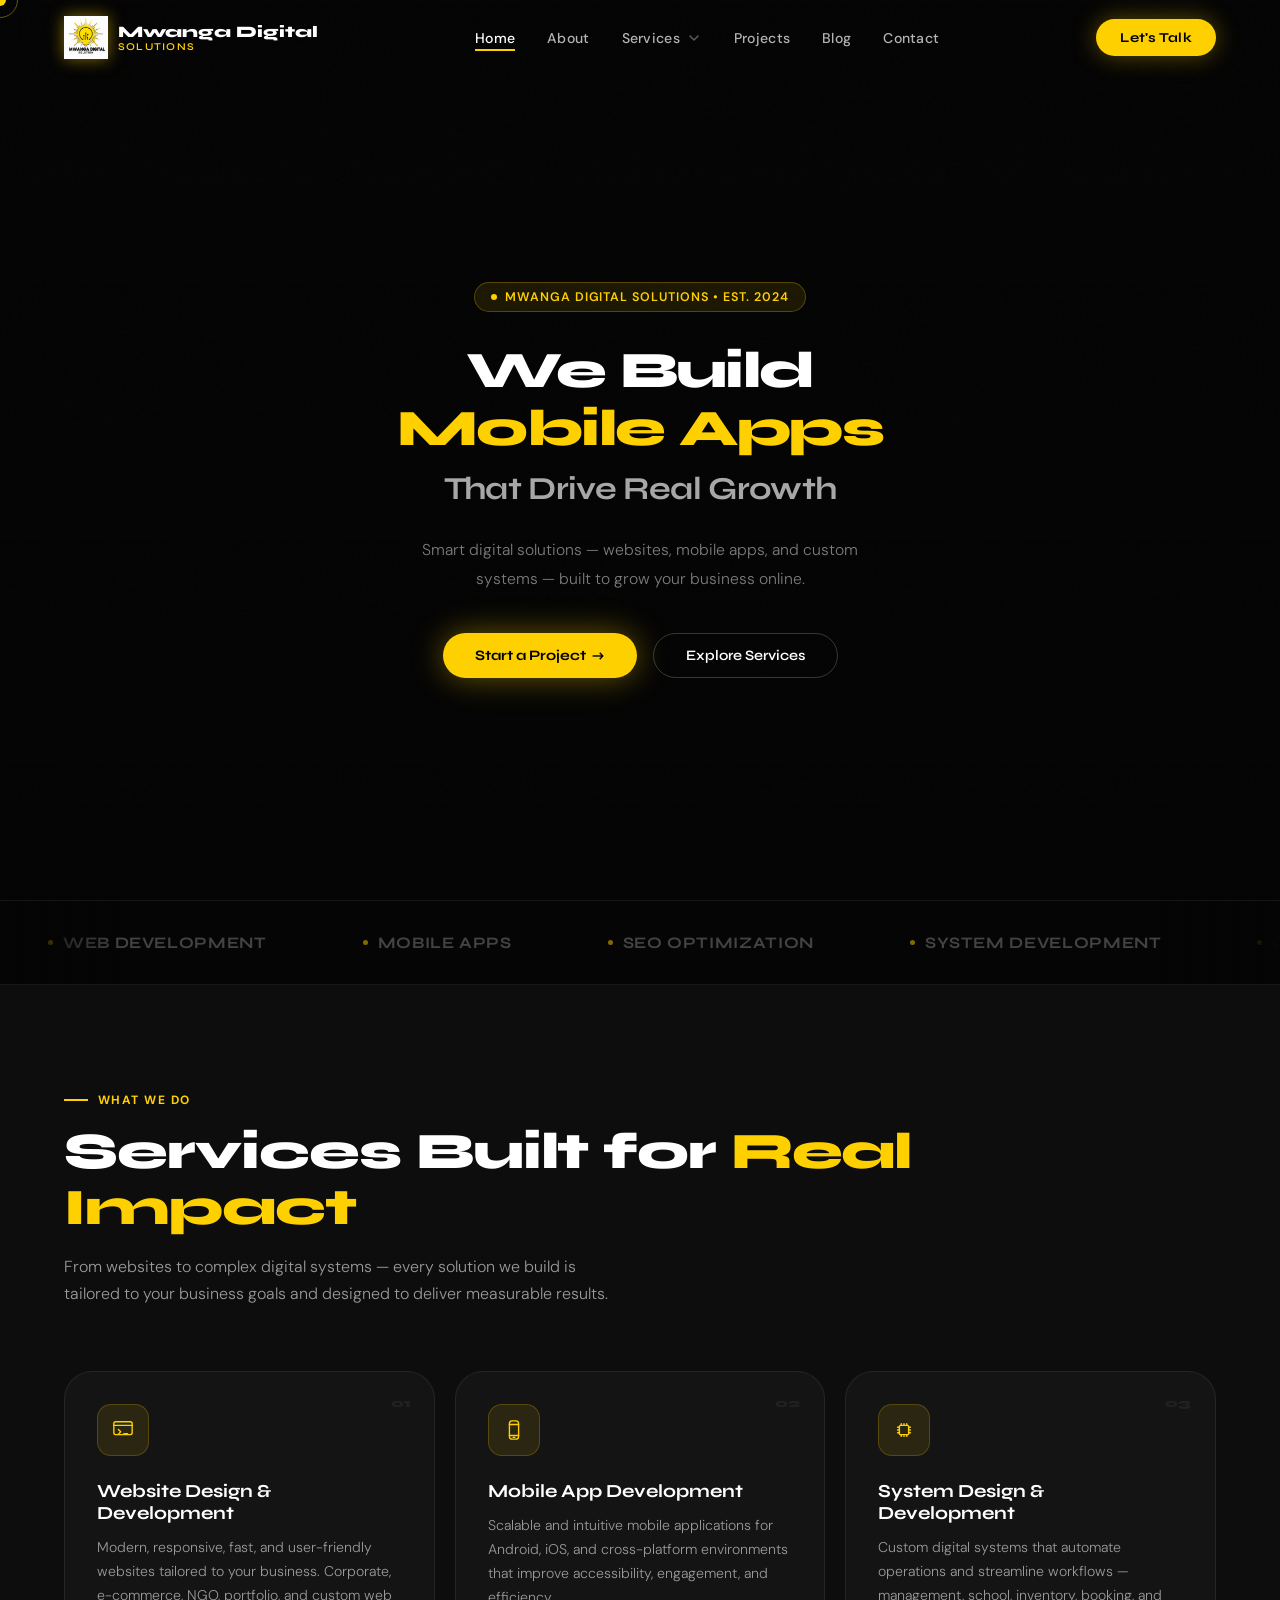
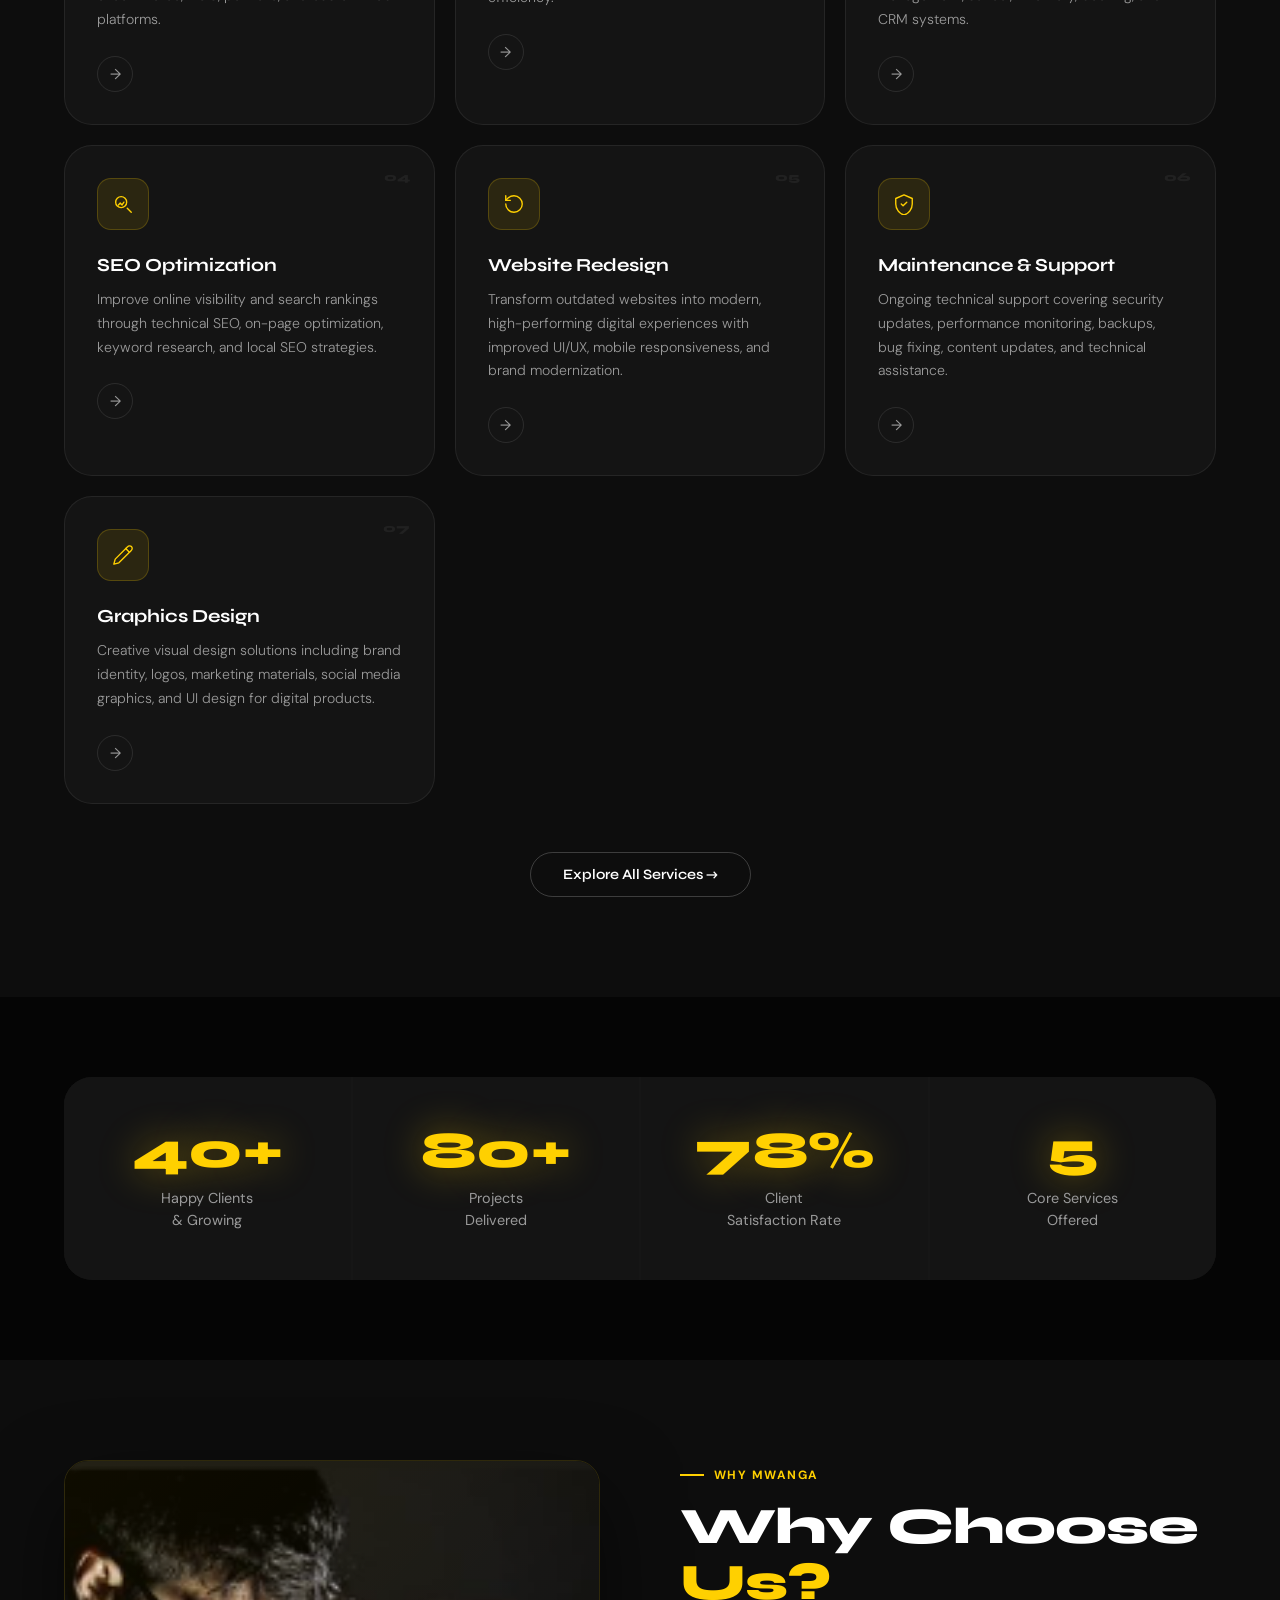
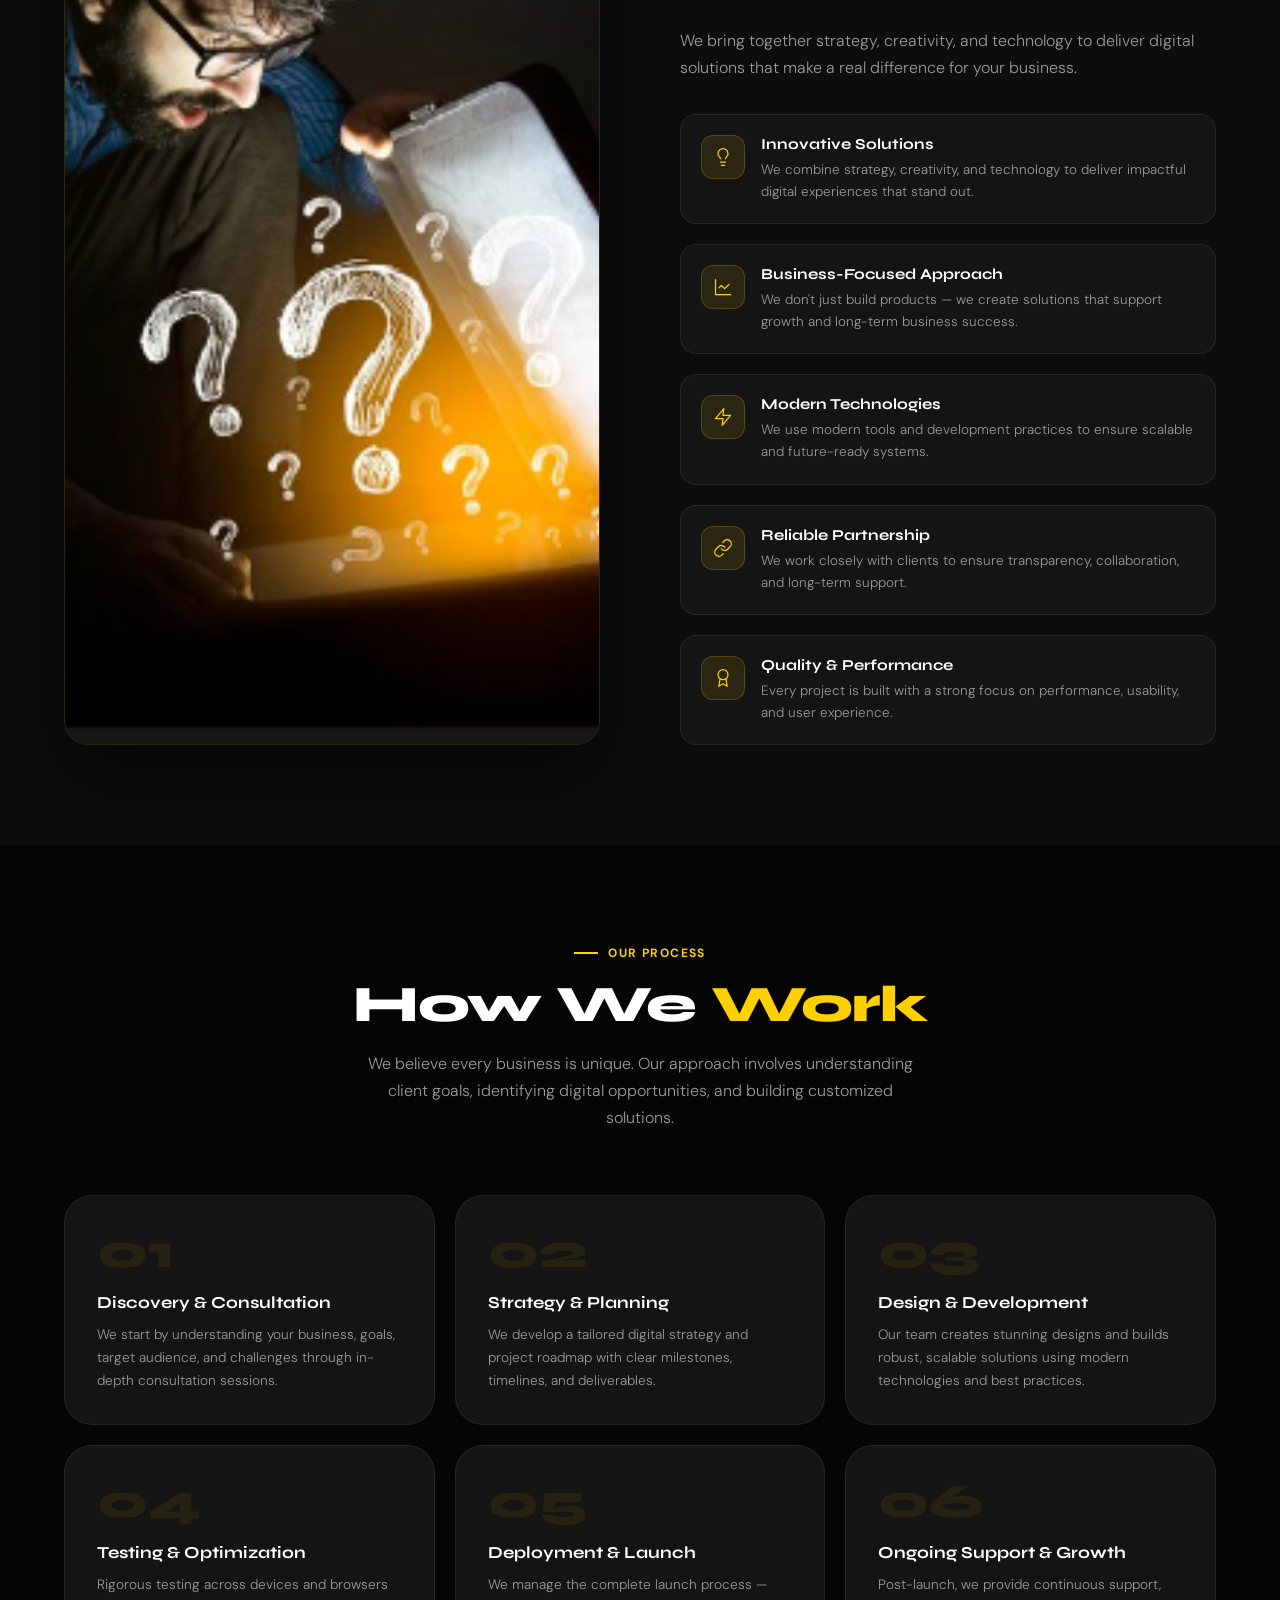
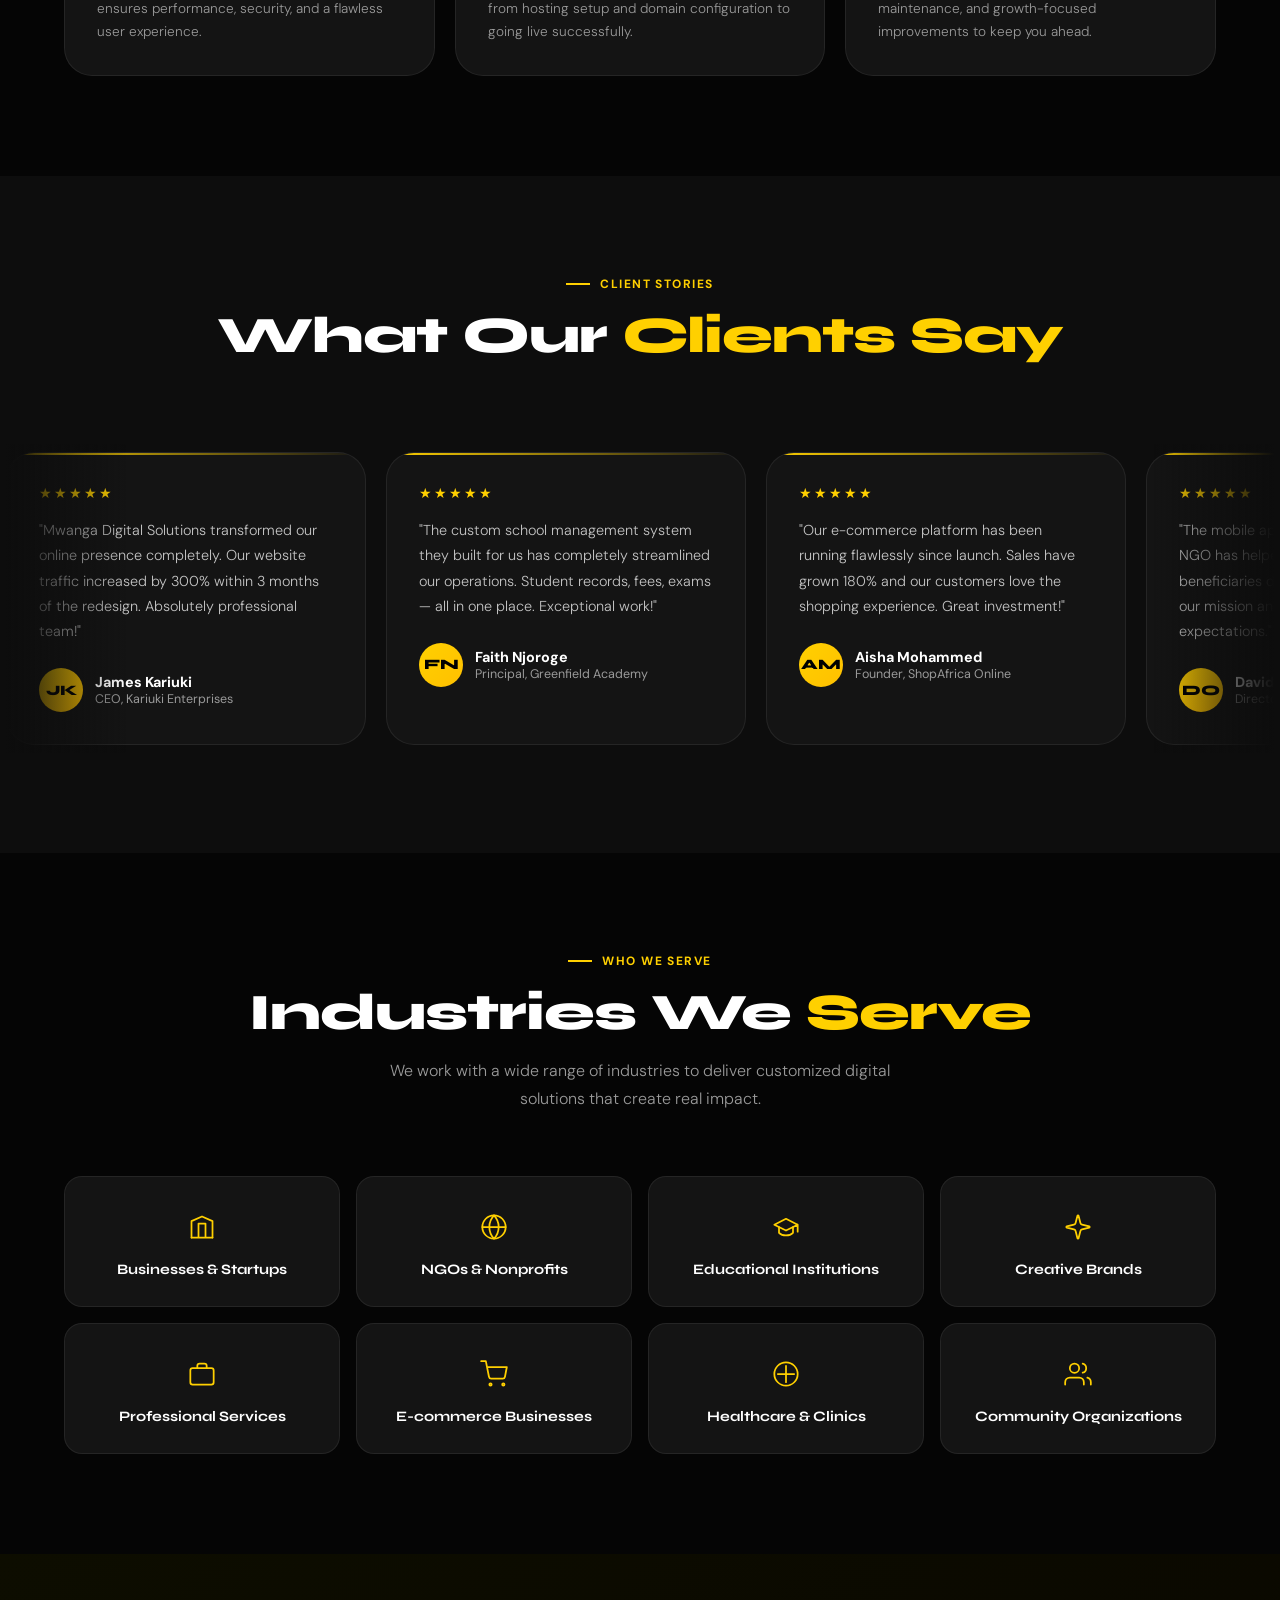
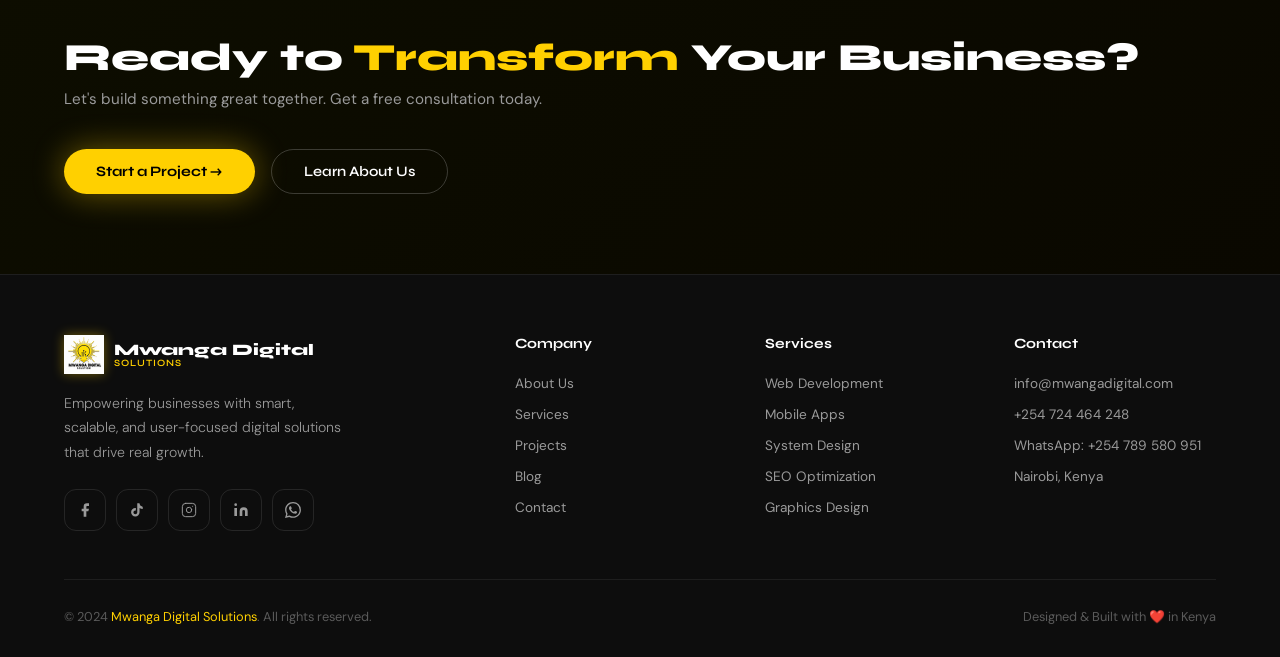
==== commit da0e8ba9: "Fix mobile responsiveness across all pages about.html: - Remove nth-child grid-column-end rule that " ====
--- a/index.html
+++ b/index.html
@@ -178,6 +178,12 @@
   .stats-grid{grid-template-columns:1fr 1fr}
   .marquee-item{padding:0 24px;font-size:0.85rem}
   .testimonial-card{width:300px}
+  .service-card{padding:24px}
+  .stat-card{padding:32px 16px}
+  .stat-num{font-size:clamp(2rem,8vw,2.8rem)}
+  .industry-card{padding:22px 14px}
+  .why-item{padding:16px}
+  .approach-step{padding:24px}
 }
 </style>
 </head>
--- a/assets/css/global.css
+++ b/assets/css/global.css
@@ -247,7 +247,7 @@
   display:none;position:fixed;inset:0;
   background:rgba(0,0,0,0.55);
   backdrop-filter:blur(3px);-webkit-backdrop-filter:blur(3px);
-  z-index:998;opacity:0;transition:opacity 0.3s ease;
+  z-index:1000;opacity:0;transition:opacity 0.3s ease;
 }
 #mob-overlay.open{opacity:1}
 
@@ -258,7 +258,7 @@
   height:100dvh;height:100vh;
   background:#0d0d0d;
   border-left:1px solid rgba(255,208,0,0.12);
-  z-index:999;display:flex;flex-direction:column;
+  z-index:1001;display:flex;flex-direction:column;
   overflow:hidden;
   transition:right 0.35s cubic-bezier(0.25,0.46,0.45,0.94);
   box-shadow:-16px 0 56px rgba(0,0,0,0.7);
@@ -297,8 +297,14 @@
 }
 .mob-x-btn svg{width:16px;height:16px}
 
-/* Nav scroll area */
-.mob-nav{flex:1;overflow-y:auto;padding:6px 0}
+/* Nav scroll area — reset global nav{} styles that would break this element */
+.mob-nav{
+  flex:1;overflow-y:auto;padding:6px 0;
+  position:relative;top:auto;left:auto;right:auto;
+  height:auto;z-index:auto;
+  display:flex;flex-direction:column;align-items:stretch;justify-content:flex-start;
+  background:transparent;border:none;transition:none;
+}
 .mob-nav::-webkit-scrollbar{display:none}
 
 /* Nav links */
